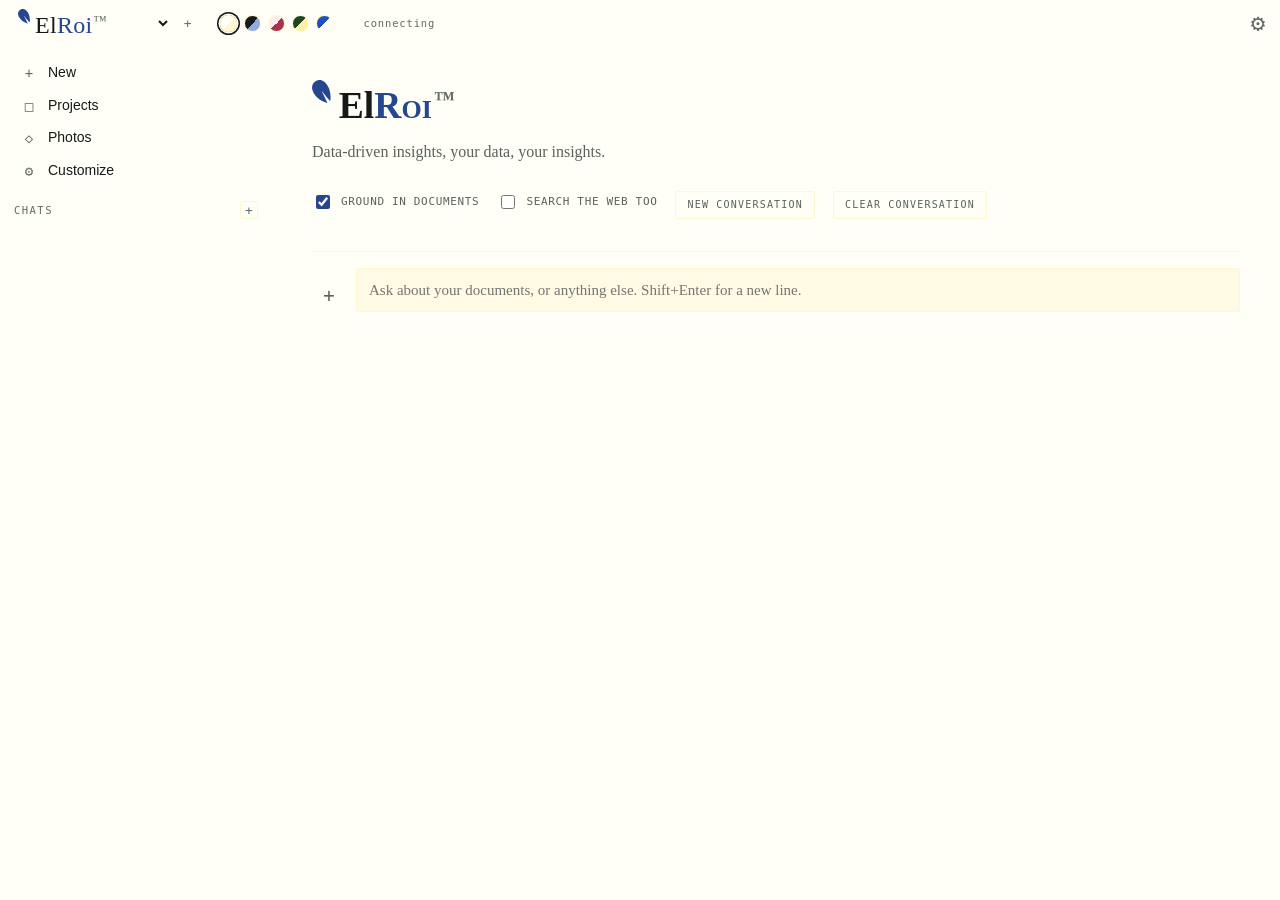
==== templates/index.html @ 9b27650b "Update applied" ====
<!DOCTYPE html>
<html lang="en">
<head>
<meta charset="utf-8">
<meta name="viewport" content="width=device-width, initial-scale=1">
<title>Ask Ash</title>
<link rel="icon" href="/static/logo-light.png">
<script>
/* Runs before the stylesheet paints, so a dark-theme user never sees a white
   flash on load. Falls back to the OS preference on first visit. */
(function(){
  var t;
  try { t = window.localStorage.getItem("theme"); } catch(e){}
  if (!t) t = (window.matchMedia &&
    window.matchMedia("(prefers-color-scheme: dark)").matches) ? "dark" : "light";
  document.documentElement.setAttribute("data-theme", t);
  // Same instant-apply reasoning as theme above: scripture blocks can render
  // the moment a saved conversation loads, well before Settings is ever
  // visited, so this has to come from a cached value at boot rather than
  // waiting on a /api/tuning round trip.
  var sz;
  try { sz = window.localStorage.getItem("scripture_size"); } catch(e){}
  document.documentElement.setAttribute("data-scripture-size", sz || "medium");
})();
</script>
<style>
/* ---------------------------------------------------------------------------
   Proofreader's galley.
   Two-colour proofing convention: red marks what is wrong, blue carries author
   apparatus. That mapping survives every theme, because it means something.
   Charter for prose (Carter designed it for proofing on low-res output), mono
   for everything the machine says. No web fonts, no CDN.

   Three themes. Every text colour was checked against its own background for
   WCAG contrast rather than picked by eye, since red-vs-blue here is load
   bearing: it is the difference between a real citation and an invented one.
   --------------------------------------------------------------------------- */

/* LIGHT — warm grey stock, the colour of proofing paper */
:root, [data-theme="light"]{
  --paper:#fffff7; --paper-2:#fffae3; --paper-3:#fdfbd4;
  --ink:#16191a; --ink-soft:#5a625e; --ink-faint:#626a65;
  --rule:#fff7d1; --rule-soft:#fdfbd4;
  --red:#a5372c; --red-wash:#fff7d1;
  --blue:#26478d; --blue-wash:#ffffff;
  --green:#3c6147;
  --shadow:rgba(22,25,26,.07);
}

/* DARK — not inverted. Warm near-black, accents lifted until they read as ink
   on the new ground rather than as glowing UI. */
[data-theme="dark"]{
  --paper:#16181a; --paper-2:#1e2124; --paper-3:#282c2f;
  --ink:#e6e8e3; --ink-soft:#a3aaa4; --ink-faint:#909891;
  --rule:#343a3c; --rule-soft:#282d2f;
  --red:#e08472; --red-wash:#3a2622;
  --blue:#8fabe0; --blue-wash:#212a3a;
  --green:#7fb894;
  --shadow:rgba(0,0,0,.4);
}

/* BALLET PINK — pale rose stock. The proofing red shifts toward carmine so it
   still separates from the ground, and the accent runs hot magenta: bright
   enough to read as pink on pink, dark enough (5.5:1 on the paper) to hold up
   at citation and label sizes, and far enough from the carmine that accents
   and errors never blur together. */
[data-theme="pink"]{
  --paper:#faeef0; --paper-2:#f4e2e6; --paper-3:#ecd4da;
  --ink:#2e1e24; --ink-soft:#6b4f58; --ink-faint:#7c5e67;
  --rule:#e0c3cb; --rule-soft:#ebd3d9;
  --red:#a8324f; --red-wash:#f6d9e0;
  --blue:#b3187f; --blue-wash:#fadcee;
  --green:#4a7256;
  --shadow:rgba(46,30,36,.08);
}

/* GRASS — deep forest macOS Terminal Grass-style palette. */
[data-theme="grass"]{
  --paper:#1e4620; --paper-2:#275a29; --paper-3:#316d33;
  --ink:#fff0a5; --ink-soft:#eadf99; --ink-faint:#d8cc86;
  --rule:#47794a; --rule-soft:#3b673d;
  --red:#8e2800; --red-wash:#3a1a0b;
  --blue:#b64926; --blue-wash:#3b2f12;
  --green:#fff0a5;
  --shadow:rgba(0,0,0,.35);
}

/* OCEAN — deep terminal blue with crisp white foreground. */
[data-theme="ocean"]{
  --paper:#224fbc; --paper-2:#1d45a6; --paper-3:#173b90;
  --ink:#ffffff; --ink-soft:#eaf0ff; --ink-faint:#d5e1ff;
  --rule:#6f8ee0; --rule-soft:#4f72cf;
  --red:#ffd0c2; --red-wash:#18387f;
  --blue:#ffffff; --blue-wash:#2d5fd0;
  --green:#ffffff;
  --shadow:rgba(0,0,0,.32);
}

:root{
  --serif:Charter,"Bitstream Charter","Iowan Old Style",Georgia,serif;
  --sans:ui-sans-serif,-apple-system,BlinkMacSystemFont,"Segoe UI",sans-serif;
  --mono:ui-monospace,"SF Mono",Menlo,Consolas,monospace;
  --wordmark:"Caveat","Cormorant Garamond",cursive;
  --measure:34rem;
  /* Scripture text runs noticeably larger than body copy by default (this
     is quoted primary-source text, not incidental prose), with small/large
     variants selectable in Settings. [data-scripture-size] overrides below. */
  --scripture-en-size:18px; --scripture-en-lh:1.6;
  --scripture-orig-size:20px; --scripture-orig-lh:1.75;
  --scripture-trans-size:15px; --scripture-trans-lh:1.55;
}
[data-scripture-size="small"]{
  --scripture-en-size:14px; --scripture-en-lh:1.55;
  --scripture-orig-size:15px; --scripture-orig-lh:1.65;
  --scripture-trans-size:12px; --scripture-trans-lh:1.45;
}
[data-scripture-size="large"]{
  --scripture-en-size:22px; --scripture-en-lh:1.65;
  --scripture-orig-size:26px; --scripture-orig-lh:1.85;
  --scripture-trans-size:18px; --scripture-trans-lh:1.6;
}
/* Self-hosted, not a Google Fonts <link> -- see the note above about "no
   web fonts, no CDN". Caveat ships as a single variable-weight file
   (400-700 in one .ttf) rather than separate static files per weight like
   Cormorant Garamond did, so only one @font-face rule is needed here. */
@font-face{
  font-family:"Caveat";
  src:url("/static/fonts/Caveat-Regular.ttf") format("truetype-variations");
  font-weight:400 700;font-style:normal;font-display:swap;
}
@font-face{
  font-family:"Cormorant Garamond";
  src:url("/static/fonts/CormorantGaramond-Regular.ttf") format("truetype");
  font-weight:400;font-style:normal;font-display:swap;
}
@font-face{
  font-family:"Cormorant Garamond";
  src:url("/static/fonts/CormorantGaramond-Medium.ttf") format("truetype");
  font-weight:500;font-style:normal;font-display:swap;
}
html{color-scheme:light}
[data-theme="dark"]{color-scheme:dark}
body,.rail,.slab,.sec,.log,.stream,input,textarea,select{
  transition:background-color .18s ease,border-color .18s ease,color .18s ease}
@media (prefers-reduced-motion:reduce){*{transition:none !important}}
*{box-sizing:border-box}
html,body{margin:0;height:100%}
body{
  background:var(--paper); color:var(--ink); font-family:var(--serif);
  font-size:16px; line-height:1.62;
  -webkit-font-smoothing:antialiased;
}
button,input,textarea,select{font:inherit;color:inherit}

/* --- chrome ------------------------------------------------------------- */
.rail{
  display:flex;align-items:stretch;gap:0;flex-wrap:wrap;
  background:var(--paper);
  position:sticky;top:0;z-index:40;
}
.brand{
  padding:9px 18px;
  display:flex;align-items:center;gap:11px;white-space:nowrap;
}
/* Three recoloured copies, one shown per theme. Swapping in CSS rather than
   JS means the right mark is painted on the first frame, with no flash. */
.brand .mark{height:48px;width:auto;display:none}
[data-theme="light"] .mark:nth-of-type(1),
:root:not([data-theme]) .mark:nth-of-type(1),
[data-theme="dark"]  .mark:nth-of-type(2),
[data-theme="pink"]  .mark:nth-of-type(3),
[data-theme="grass"] .mark:nth-of-type(4),
[data-theme="ocean"] .mark:nth-of-type(5){display:block}
/* Text wordmark: "El" in ink, "Roi" in blue, one baseline. Live text rather
   than art, so it takes each theme's two tones for free. */
.brand .wordmark{
  font-family:var(--serif);font-size:24px;line-height:1;color:var(--ink);
  letter-spacing:.01em;display:inline-block;
  background:none;border:0;padding:0;cursor:pointer;transition:opacity .12s;
}
/* The same leaf the title in the main window carries, at the same
   proportions: sized in em off the wordmark, so the two read as one mark at
   two sizes rather than as two different marks. */
.brand .wordmark .spark{
  color:var(--blue);font-size:.78em;height:.78em;width:auto;
  fill:currentColor;margin-right:.28em;vertical-align:.52em;
}
/* The baseline shift is expressed in the mark's own em, so it has to come
   down as the size goes up or the ™ climbs off the cap line. .56/.61 keeps
   it sitting exactly where .36/.95 put it, only bigger. */
.brand .wordmark .tm{
  font-size:.56em;vertical-align:.61em;margin-left:.09em;
  letter-spacing:0;color:var(--ink-faint);
}
.brand .wordmark:hover{opacity:.72}
.brand .wordmark:focus-visible{outline:2px solid var(--blue);outline-offset:3px}
.brand .wordmark .roi{color:var(--blue);letter-spacing:.01em}
/* The wordmark carries the brand, so this only has to name the tool. Set on
   the baseline of the logo rather than centred, so the two align optically.
   Caveat at a slightly larger size than the mono default used to be --
   handwritten scripts need more room to read clearly than a geometric
   sans does at the same size, and letter-spacing is dropped entirely
   (unlike the Cormorant Garamond version before it) since added tracking
   works against a handwritten feel rather than for it. */
.wordmark-sub{
  font-family:var(--wordmark);font-weight:500;font-size:19px;
  color:var(--ink-faint);padding-top:2px;white-space:nowrap;
}
/* One icon left in here since Home moved onto the wordmark, so the nav no
   longer claims a row of its own -- it rides at the end of the rail. */
nav{
  display:flex;flex:0 0 auto;order:20;margin-left:auto;
  align-items:center;overflow:visible;
}
nav button{
  flex:0 0 auto;
  background:none;border:0;
  padding:9px 14px;cursor:pointer;font-family:var(--mono);font-size:10px;
  letter-spacing:.08em;text-transform:uppercase;color:var(--ink-faint);
  white-space:nowrap;transition:color .12s,background .12s;
}
nav button[data-tab="ask"]{
  flex:1 1 auto;text-align:left;padding:13px 22px;font-size:13px;
  color:var(--ink);background:var(--paper);
}
.home-tab{display:inline-flex;align-items:center;gap:8px}
.home-tab .home-icon{font-size:16px;line-height:1}
nav button.icon-tab{
  width:44px;min-width:44px;padding:7px 0;font-size:24px;line-height:1;
  letter-spacing:0;text-align:center;text-transform:none;
}
nav button:hover{color:var(--ink);background:var(--paper)}
nav button[aria-selected="true"]{
  color:var(--ink);background:var(--paper);
  box-shadow:inset 0 -2px 0 var(--blue);
}
nav button[data-tab="ask"][aria-selected="true"]{
  box-shadow:none;
}
nav button:focus-visible,.btn:focus-visible,.cite:focus-visible{
  outline:2px solid var(--blue);outline-offset:1px}
.projpick{display:flex;align-items:center}
.projpick select{
  background:none;border:0;padding:11px 10px 11px 16px;cursor:pointer;
  font-family:var(--mono);font-size:11px;letter-spacing:.1em;color:var(--ink);
  max-width:15rem;
}
.projpick select:focus{outline:0;background:var(--paper)}
.projpick button{
  background:none;border:0;cursor:pointer;
  padding:11px 13px;font-family:var(--mono);font-size:13px;color:var(--ink-faint);
}
.projpick button:hover{color:var(--ink);background:var(--paper)}
.themes{display:flex;align-items:center;gap:7px;padding:0 15px}
.themes button{
  width:17px;height:17px;border-radius:50%;cursor:pointer;padding:0;
  border:1px solid var(--rule);position:relative;
}
.themes button:hover{transform:scale(1.14)}
.themes button[aria-pressed="true"]{
  box-shadow:0 0 0 1.5px var(--paper),0 0 0 3px var(--ink)}
.themes button:focus-visible{outline:2px solid var(--blue);outline-offset:3px}
.sw-light{background:linear-gradient(135deg,#fffff7 0 50%,#fff7d1 50% 100%);border-color:#c9cec3}
.sw-dark{background:linear-gradient(135deg,#16181a 0 50%,#8fabe0 50% 100%);border-color:#343a3c}
.sw-pink{background:linear-gradient(135deg,#faeef0 0 50%,#a8324f 50% 100%);border-color:#e0c3cb}
.sw-grass{background:linear-gradient(135deg,#1e4620 0 50%,#fff0a5 50% 100%);border-color:#47794a}
.sw-ocean{background:linear-gradient(135deg,#224fbc 0 50%,#ffffff 50% 100%);border-color:#6f8ee0}
.statusbit{
  font-family:var(--mono);font-size:10.5px;letter-spacing:.08em;
  padding:11px 16px;color:var(--ink-faint);
  display:flex;align-items:center;gap:14px;white-space:nowrap;
}
.dot{width:6px;height:6px;border-radius:50%;background:var(--green);display:inline-block;margin-right:5px}
.dot.bad{background:var(--red)}

/* --- update banner -------------------------------------------------------
   Shown when the code on disk has changed since this server process
   started. "Apply" commits the change as a real version and restarts;
   nothing here ever restarts on its own without that click. */
.updatebar{
  display:none;align-items:center;gap:14px;flex-wrap:wrap;
  padding:9px 18px;background:var(--blue-wash);border-bottom:1px solid var(--rule);
  font-family:var(--mono);font-size:11.5px;color:var(--blue);
}
.updatebar.on{display:flex}
.updatebar .files{color:var(--ink-faint);font-size:10.5px}
.restarting{
  position:fixed;inset:0;background:var(--paper);z-index:200;
  display:flex;align-items:center;justify-content:center;
  font-family:var(--mono);font-size:12px;letter-spacing:.08em;text-transform:uppercase;
  color:var(--ink-soft);
}

/* --- panels ------------------------------------------------------------- */
.panel{display:none;padding:34px 40px 90px}
.panel.on{display:block}
.wrap{max-width:74rem;margin:0 auto}
.eyebrow{
  font-family:var(--mono);font-size:10.5px;letter-spacing:.16em;text-transform:uppercase;
  color:var(--ink-faint);margin:0 0 10px;
}
h1{font-size:1.85rem;font-weight:600;letter-spacing:-.01em;margin:0 0 6px;line-height:1.2}
/* h2 and h3 were inheriting body's 1.62, so a single 32px heading sat in a
   52px line box and every section opened with ~20px of leading nobody asked
   for. Body leading is for paragraphs; a heading is one or two lines and
   wants its own. Same inheritance was padding the sidebar rows below. */
h2,h3{line-height:1.2}
h2{font-size:1.2rem;font-weight:600;margin:0 0 4px}
.lede{color:var(--ink-soft);margin:0 0 26px;max-width:44rem}
.bakash-title{margin-bottom:10px}
.bakash-title .word{
  display:block;font-family:var(--serif);font-size:2.35rem;line-height:1.18;font-weight:600;
  letter-spacing:0;
}
.bakash-title .spark{color:var(--blue);font-family:var(--mono);font-size:.78em;margin-right:.28em}
.bakash-title svg.spark{height:.78em;width:auto;fill:currentColor;vertical-align:.52em}
.bakash-title .accent{
  color:var(--blue);font-family:inherit;font-variant-caps:small-caps;
}
/* Matches .brand .wordmark .tm, which is scoped to the rail and so cannot be
   shared. Everything is in em, so the mark tracks the heading at either
   size -- 2.35rem inline, 3.45rem in the empty state. */
.bakash-title .tm{
  font-size:.56em;vertical-align:.61em;margin-left:.09em;
  letter-spacing:0;color:var(--ink-faint);font-variant-caps:normal;
}
.bakash-title .definition{
  display:block;font-family:var(--mono);font-size:12px;font-weight:400;
  letter-spacing:.03em;color:var(--ink-soft);margin-top:7px;
}

.btn{
  background:var(--ink);color:var(--paper);border:0;padding:9px 20px;cursor:pointer;
  font-family:var(--mono);font-size:11px;letter-spacing:.12em;text-transform:uppercase;
  border-radius:2px;transition:opacity .12s;
}
.btn:hover{opacity:.85}
.btn[disabled]{opacity:.32;cursor:not-allowed}
.btn.ghost{background:none;color:var(--ink-soft);border:1px solid var(--rule)}
.btn.ghost:hover{color:var(--ink);border-color:var(--ink-soft)}
.btn.small{padding:5px 11px;font-size:10px}

label{display:block;font-family:var(--mono);font-size:10.5px;letter-spacing:.12em;
  text-transform:uppercase;color:var(--ink-faint);margin:0 0 6px}
input[type=text],input[type=number],textarea{
  width:100%;background:var(--paper-2);border:1px solid var(--rule);
  padding:10px 12px;border-radius:2px;font-family:var(--serif);
}
input[type=text]:focus,input[type=number]:focus,textarea:focus{outline:0;border-color:var(--blue);
  background:var(--paper)}
textarea{resize:vertical;min-height:74px}
.field{margin-bottom:18px}
.row{display:flex;gap:14px;align-items:flex-end;flex-wrap:wrap}
.field select{
  width:100%;background:var(--paper-2);border:1px solid var(--rule);
  padding:10px 12px;border-radius:2px;font-family:var(--serif);
}
.field select:focus{outline:0;border-color:var(--blue);background:var(--paper)}

/* --- setup grid --------------------------------------------------------- */
.slab{border:1px solid var(--rule);background:var(--paper-2);padding:18px 20px;border-radius:2px}
.grid3{display:grid;grid-template-columns:repeat(auto-fit,minmax(230px,1fr));gap:14px;margin-bottom:28px}
.metric{font-family:var(--mono);font-size:1.7rem;letter-spacing:-.02em}
.metric small{font-size:11px;letter-spacing:.1em;color:var(--ink-faint);display:block;margin-top:3px}
.rolerow{display:flex;justify-content:space-between;gap:12px;font-family:var(--mono);
  font-size:11.5px;padding:6px 0;border-bottom:1px dotted var(--rule)}
.rolerow:last-child{border:0}
.role-bad{color:var(--red)}

/* --- outline editor ----------------------------------------------------- */
.sec{
  border:1px solid var(--rule);background:var(--paper-2);border-radius:2px;
  margin-bottom:12px;display:flex;
}
.sec .num{
  font-family:var(--mono);font-size:11px;color:var(--ink-faint);
  padding:16px 0 0;width:44px;text-align:center;flex:0 0 44px;
  border-right:1px solid var(--rule-soft);
}
.sec .body{flex:1;padding:14px 18px}
.sec .tools{display:flex;flex-direction:column;gap:4px;padding:12px;border-left:1px solid var(--rule-soft)}
.sec .tools button{background:none;border:0;cursor:pointer;color:var(--ink-faint);
  font-family:var(--mono);font-size:11px;padding:3px 6px;border-radius:2px}
.sec .tools button:hover{color:var(--ink);background:var(--paper-3)}
.sec .tools button.danger:hover{color:var(--red)}
.qlist{display:flex;flex-wrap:wrap;gap:5px;margin-top:8px}
.q{font-family:var(--mono);font-size:10.5px;background:var(--blue-wash);color:var(--blue);
  padding:3px 8px;border-radius:2px;display:inline-flex;gap:7px;align-items:center}
.q button{background:none;border:0;cursor:pointer;color:var(--blue);opacity:.5;padding:0}
.q button:hover{opacity:1}
.tally{font-family:var(--mono);font-size:11px;color:var(--ink-faint);margin:16px 0 22px}

/* --- galley: the signature ---------------------------------------------- */
.galley{display:grid;grid-template-columns:minmax(0,var(--measure)) 20rem;gap:3.2rem;
  align-items:start;justify-content:center}
.column{max-width:var(--measure)}
/* 2.4em on a 16.8px heading is 40px of air above every section, and a
   lesson answer has six or eight of them. The rule line under the
   heading already does the separating; the margin was doing it twice.
   1.35em keeps a clear break at about half the cost. */
.column h2{font-size:1.05rem;letter-spacing:.02em;margin:1.35em 0 .45em;
  padding-bottom:.3em;border-bottom:1px solid var(--rule)}
.column h2:first-child{margin-top:0}
/* Sub-headings need to read as subordinate, not as another section
   break. Smaller, no rule line, and a margin between h2's and a
   paragraph's. An h1 inside an answer is the answer's own title, so
   it sits at the top with no margin above it. */
.column h1{font-size:1.35rem;letter-spacing:-.005em;margin:0 0 .5em;line-height:1.2}
.column h3{font-size:.95rem;font-weight:600;letter-spacing:.01em;
  margin:1em 0 .3em;line-height:1.25}
.column h3:first-child,.column h1:first-child{margin-top:0}
.column p{margin:0 0 1.1em;hyphens:auto}
.column ul,.column ol{margin:0 0 1.1em;padding-left:1.3em}
.doctitle{font-size:2rem;line-height:1.15;margin:0 0 .2em;letter-spacing:-.015em}
.thesis{color:var(--ink-soft);font-style:italic;margin:0 0 2.2em;
  padding-bottom:1.4em;border-bottom:2px solid var(--ink)}

.cite{
  font-family:var(--mono);font-size:.62em;vertical-align:.42em;
  color:var(--blue);background:none;border:0;cursor:pointer;padding:0 .12em;
  text-decoration:underline;text-decoration-style:dotted;text-underline-offset:2px;
}
.cite:hover,.cite.active{background:var(--blue-wash)}
.cite.ghostmark{color:var(--red);text-decoration-style:wavy;font-weight:600}
/* Red and blue sit at almost identical luminance in every theme, so colour
   alone cannot carry the real-vs-fabricated distinction. The wavy rule and
   this dagger do the work for anyone who cannot separate the hues. */
.cite.ghostmark::after{content:"\2020";font-size:.9em;margin-left:.1em}
.cite.ghostmark:hover{background:var(--red-wash)}

.margin{position:sticky;top:64px;max-height:calc(100vh - 92px);overflow-y:auto}
.margin .hint{font-family:var(--mono);font-size:10.5px;color:var(--ink-faint);
  line-height:1.7;border-left:2px solid var(--rule);padding-left:12px}
.gloss{
  border-left:2px solid var(--blue);padding:9px 0 9px 12px;margin-bottom:14px;
  animation:slide .16s ease-out;
}
.gloss.ghost{border-left-color:var(--red)}
@keyframes slide{from{opacity:0;transform:translateX(6px)}to{opacity:1;transform:none}}
@media (prefers-reduced-motion:reduce){.gloss{animation:none}}
.gloss .head{font-family:var(--mono);font-size:10px;letter-spacing:.1em;
  text-transform:uppercase;color:var(--blue);display:flex;justify-content:space-between;gap:10px}
.gloss.ghost .head{color:var(--red)}
.gloss .src{font-family:var(--mono);font-size:11px;color:var(--ink-soft);margin:5px 0 6px;
  word-break:break-all}
.gloss .txt{font-size:13.5px;line-height:1.55;color:var(--ink-soft);
  max-height:15em;overflow-y:auto}
.gloss.ghost .txt{color:var(--red)}

/* --- run log ------------------------------------------------------------ */
.log{font-family:var(--mono);font-size:11.5px;line-height:1.85;background:var(--paper-2);
  border:1px solid var(--rule);border-radius:2px;padding:14px 16px;max-height:15rem;
  overflow-y:auto;margin-bottom:22px}
.log div{color:var(--ink-soft)}
.log div.now{color:var(--ink)}
.log div.err{color:var(--red)}
.stream{font-family:var(--serif);font-size:14px;color:var(--ink-soft);
  background:var(--paper-2);border:1px solid var(--rule);padding:14px 16px;
  border-radius:2px;max-height:13rem;overflow-y:auto;white-space:pre-wrap;margin-bottom:22px}

/* --- ask / chat ---------------------------------------------------------- */
.askbar{display:flex;align-items:center;gap:18px;flex-wrap:wrap;margin-bottom:24px}
.toggle{display:inline-flex;align-items:center;gap:8px;cursor:pointer;
  font-family:var(--mono);font-size:11px;letter-spacing:.06em;color:var(--ink-soft)}
.toggle input{accent-color:var(--blue);width:14px;height:14px;cursor:pointer}
.toggle[data-hint]{position:relative}
.toggle[data-hint]::after{
  content:attr(data-hint);position:absolute;left:0;top:calc(100% + 8px);
  z-index:30;width:max-content;max-width:min(320px,78vw);
  background:var(--ink);color:var(--paper);border:1px solid var(--ink);
  border-radius:4px;padding:8px 10px;box-shadow:0 10px 24px rgba(0,0,0,.16);
  font-family:var(--mono);font-size:12px;line-height:1.45;letter-spacing:0;
  text-transform:none;white-space:normal;opacity:0;visibility:hidden;
  transform:translateY(-2px);transition:opacity .08s ease,transform .08s ease,visibility 0s linear .08s;
  pointer-events:none;
}
.toggle[data-hint]:hover::after,.toggle[data-hint]:focus-within::after{
  opacity:1;visibility:visible;transform:translateY(0);transition-delay:.08s, .08s, 0s;
}
#askModel{
  background:var(--paper-2);border:1px solid var(--rule);border-radius:2px;
  padding:6px 10px;font-family:var(--mono);font-size:11px;color:var(--ink);
}
.chatmsg{margin:0 0 1.9em}
.chatmsg .who{
  font-family:var(--mono);font-size:10px;letter-spacing:.12em;text-transform:uppercase;
  color:var(--ink-faint);margin-bottom:.45em;
}
.chatmsg.user .who{color:var(--blue)}
.chatmsg .bubble{white-space:pre-wrap}
.chatmsg .bubble p{margin:0 0 1em}
.chatmsg .bubble p:last-child{margin-bottom:0}
.chatmsg .bubble pre,.chatmsg .bubble code{font-family:var(--mono)}
.chatmsg .bubble p code,.chatmsg .bubble li code{
  background:var(--paper-2);border:1px solid var(--rule-soft);
  border-radius:2px;padding:.05em .32em;font-size:.86em;
}
.codeblock{
  border:1px solid var(--rule);background:var(--paper-2);
  border-radius:2px;margin:1em 0;overflow:hidden;white-space:normal;
}
.codebar{
  display:flex;align-items:center;justify-content:space-between;gap:12px;
  border-bottom:1px solid var(--rule-soft);background:var(--paper-3);
  color:var(--ink-faint);font-family:var(--mono);font-size:10px;
  letter-spacing:.1em;text-transform:uppercase;padding:7px 10px;
}
.copy-code{
  background:none;border:1px solid var(--rule);color:var(--ink-soft);
  cursor:pointer;border-radius:2px;padding:3px 7px;font:inherit;
}
.copy-code:hover{color:var(--ink);border-color:var(--ink-soft)}
.codeblock pre{
  margin:0;padding:14px 16px;overflow:auto;max-height:32rem;
  font-size:12.5px;line-height:1.65;white-space:pre;tab-size:2;
}
.mathblock{
  border:1px solid var(--rule);background:var(--paper-2);
  border-radius:2px;margin:1em 0;overflow:hidden;white-space:normal;
}
.mathblock .mathbody{
  padding:16px;overflow:auto;font-size:1.04em;line-height:1.6;
}
.youtube-block{
  border:1px solid var(--rule);background:var(--paper-2);
  border-radius:2px;margin:1em 0;overflow:hidden;white-space:normal;
}
.youtube-frame{
  position:relative;width:100%;aspect-ratio:16 / 9;background:#000;
}
.youtube-frame iframe{
  position:absolute;inset:0;width:100%;height:100%;border:0;
}
.youtube-caption{
  display:flex;align-items:center;justify-content:space-between;gap:12px;
  padding:8px 10px;border-top:1px solid var(--rule-soft);
  font-family:var(--mono);font-size:10px;letter-spacing:.1em;text-transform:uppercase;
  color:var(--ink-faint);
}
.lesson-actions{
  display:flex;flex-wrap:wrap;gap:8px;margin:18px 0 4px;white-space:normal;
}
.lesson-action{
  border:1px solid var(--rule);background:var(--paper-2);color:var(--ink);
  border-radius:4px;padding:6px 10px;font-size:12px;line-height:1;cursor:pointer;
}
.lesson-action:hover,.lesson-action:focus-visible{
  border-color:var(--ink-soft);background:var(--paper);outline:0;
}
.tok-comment{color:var(--ink-faint);font-style:italic}
.tok-string{color:var(--green)}
.tok-keyword{color:var(--blue);font-weight:600}
.tok-number{color:var(--red)}
.tok-command{color:var(--blue)}
.tok-add{color:var(--green)}
.tok-del{color:var(--red)}
.chatmsg .bubble.bibliography p{margin:0 0 .9em}
.chatmsg .bubble.bibliography p:first-child{
  font-weight:700;margin-bottom:1.25em;
}
.chatmsg .bubble.bibliography p:nth-of-type(2n+2){
  padding-left:1.5rem;text-indent:-1.5rem;margin-top:1.15em;margin-bottom:.45em;
}
.chatmsg .bubble.bibliography p:nth-of-type(2n+3){
  margin-left:1.5rem;margin-bottom:1.25em;
}
.chatmsg .bubble.bibliography hr{
  border:0;border-top:1px solid var(--rule);margin:1.35em 0;
}
.chatmsg .bubble.pending{white-space:normal}
/* The brand's own leaf, breathing, instead of a sweeping bar and the word
   WORKING. Same mark as the wordmark, so the wait reads as the app thinking
   rather than as a generic spinner bolted on. The stem end is the pivot, so
   it sways from where it would be attached. */
.run-leaf{display:flex;align-items:baseline;gap:.55em;min-height:1.6em;
  font-size:.86em;line-height:1.6}
/* The leaf keeps its own alignment: baseline works for the text beside it,
   but the SVG has no baseline worth aligning to. */
.run-leaf svg{align-self:center;flex:none}
/* The stage is the long, changing part, so it gets the room and truncates.
   The elapsed clock never truncates -- a half-written duration is worse than
   no duration, and it is only ever a few characters wide. */
.run-leaf .run-stage{
  color:var(--muted);min-width:0;flex:1 1 auto;
  overflow:hidden;text-overflow:ellipsis;white-space:nowrap;
}
.run-leaf .run-elapsed{
  color:var(--muted);opacity:.7;flex:none;
  font-variant-numeric:tabular-nums;
}
.run-leaf svg{
  height:22px;width:auto;fill:var(--blue);color:var(--blue);
  transform-origin:14% 92%;
  animation:leaf-breathe 1.9s ease-in-out infinite;
}
@keyframes leaf-breathe{
  0%   {transform:rotate(-8deg) scale(.92);opacity:.4}
  50%  {transform:rotate(5deg)  scale(1.05);opacity:1}
  100% {transform:rotate(-8deg) scale(.92);opacity:.4}
}
.run-leaf .sr-only{
  position:absolute;width:1px;height:1px;padding:0;margin:-1px;
  overflow:hidden;clip:rect(0 0 0 0);white-space:nowrap;border:0;
}
@media (prefers-reduced-motion:reduce){
  .run-leaf svg{animation:leaf-fade 2.4s ease-in-out infinite}
  @keyframes leaf-fade{0%,100%{opacity:.45}50%{opacity:1}}
}
.chatmsg .sources{margin-top:.6em}
.chatmsg .sources.hidden{display:none}
.active-requirements{
  display:flex;flex-wrap:wrap;gap:6px;margin-top:12px;
  font-family:var(--sans);font-size:12px;color:var(--ink-soft);
}
.provenance{
  font-family:var(--mono);font-size:10px;letter-spacing:.06em;
  color:var(--ink-faint);margin-top:8px;
}
.feedback{display:flex;align-items:center;gap:6px;margin-top:8px;flex-wrap:wrap}
.fb-btn{
  background:none;border:1px solid var(--rule);border-radius:2px;
  cursor:pointer;padding:3px 9px;font-size:12px;line-height:1.4;
  color:var(--ink-faint);
}
.fb-btn:hover{color:var(--ink);border-color:var(--ink-soft)}
.fb-btn.active{border-color:var(--blue);color:var(--blue);background:var(--blue-wash)}
.fb-btn.active.down{border-color:var(--red);color:var(--red);background:var(--red-wash)}
.fb-note{
  font-family:var(--mono);font-size:10.5px;color:var(--ink-faint);
  border-left:2px solid var(--rule);padding-left:8px;margin-left:2px;
}
.scripture-block{
  border:1px solid var(--rule);background:var(--paper-2);border-radius:2px;
  padding:12px 16px;margin:10px 0;position:relative;
}
.scripture-block + .scripture-block{margin-top:4px}
.scripture-ref{
  font-family:var(--mono);font-size:10px;letter-spacing:.08em;text-transform:uppercase;
  color:var(--ink-faint);margin-bottom:6px;
}
.scripture-en{
  font-family:var(--serif);font-size:var(--scripture-en-size);
  line-height:var(--scripture-en-lh);color:var(--ink);
  margin:0 0 8px;
}
.scripture-orig{
  font-family:var(--serif);font-size:var(--scripture-orig-size);
  line-height:var(--scripture-orig-lh);color:var(--ink-soft);
  margin:0;padding-top:8px;border-top:1px dotted var(--rule);
}
.scripture-orig[dir="rtl"]{text-align:right}
.scripture-align{
  border-radius:3px;padding:0 1px;transition:background .12s ease,color .12s ease;
}
.scripture-align.lit{
  background:rgba(178,127,74,.22);color:var(--ink);
}
.morph-word{
  position:relative;border-bottom:1px dotted var(--ink-faint);
  cursor:help;text-decoration:none;
}
.morph-word:focus{outline:1px solid var(--accent);outline-offset:2px}
.morph-popover{
  position:absolute;left:calc(100% + 12px);top:54px;z-index:20;
  display:none;width:max-content;max-width:min(360px,34vw);
  white-space:normal;text-align:left;
  font-family:var(--mono);font-size:13px;line-height:1.55;font-style:normal;
  color:var(--paper);background:var(--ink);border:1px solid var(--ink);
  border-radius:4px;padding:10px 12px;box-shadow:0 10px 24px rgba(0,0,0,.18);
}
.morph-popover.open{display:block}
.morph-popover.frozen{outline:2px solid rgba(178,127,74,.65)}
.morph-popover .morph-line{margin:0 0 3px}
.morph-popover .morph-actions{
  display:flex;flex-wrap:wrap;gap:5px;margin-top:8px;padding-top:8px;
  border-top:1px solid rgba(255,255,255,.18);
}
.morph-popover .morph-action-label{
  flex:0 0 100%;margin-top:2px;color:rgba(255,255,255,.72);
  font-size:11px;text-transform:uppercase;
}
.morph-popover .morph-ref{
  border:1px solid rgba(255,255,255,.24);background:rgba(255,255,255,.08);
  color:var(--paper);border-radius:4px;padding:2px 6px;
  font:inherit;font-size:12px;cursor:pointer;
}
.morph-popover .morph-ref:hover,.morph-popover .morph-ref:focus{
  background:rgba(255,255,255,.18);outline:none;
}
.morph-popover .morph-hint{
  margin-top:8px;color:rgba(255,255,255,.7);font-size:11px;
}
@media (max-width:1100px){
  .morph-word{position:relative}
  .morph-popover{
    left:50%;top:calc(100% + 8px);transform:translateX(-50%);
    max-width:min(340px,78vw);
  }
}
.scripture-trans{
  font-family:var(--serif);font-size:var(--scripture-trans-size);
  line-height:var(--scripture-trans-lh);font-style:italic;color:var(--ink-faint);
  margin:6px 0 0;
}
.active-requirements span{
  border:1px solid var(--rule);background:var(--paper-2);
  border-radius:8px;padding:4px 8px;max-width:100%;
}
.mail-attachments{margin-top:12px;display:grid;gap:10px}
.mail-attachment{
  display:block;border:1px solid var(--rule);border-radius:8px;overflow:hidden;
  background:var(--paper);color:inherit;text-decoration:none;
}
.mail-attachment img{display:block;width:100%;height:auto}
.mail-attachment .cap{
  display:flex;justify-content:space-between;gap:12px;padding:8px 10px;
  font-family:var(--sans);font-size:12px;color:var(--ink-soft);
}
.mail-attachment .cap span:first-child{font-weight:700;color:var(--ink)}
.galley.photo-workspace{grid-template-columns:minmax(0,1fr) 18rem;gap:1.6rem;justify-content:stretch}
.galley.photo-workspace .column{max-width:none}
.galley.project-workspace{display:block}
.galley.project-workspace .column{max-width:none}
.projects-page{width:min(68rem,100%);margin:0 auto;padding-top:34px}
.projects-head{
  display:flex;align-items:center;justify-content:space-between;gap:16px;margin-bottom:28px;
}
.projects-head h2{font-size:2rem;font-weight:500;margin:0}
.projects-tools{display:flex;align-items:center;gap:10px}
.project-search{
  width:13rem;background:var(--paper);border:1px solid var(--rule);border-radius:8px;
  padding:8px 10px;font-family:var(--sans);font-size:14px;
}
.projects-grid{display:grid;grid-template-columns:repeat(2,minmax(16rem,1fr));gap:18px}
.project-card{
  /* 8.8rem forced 141px of card around 47px of content -- title, one meta
     row, and 58px of nothing held open by space-between. 6.25rem leaves a
     deliberate band instead of a void. */
  min-height:6.25rem;border:1px solid var(--rule);border-radius:8px;background:var(--paper);
  padding:18px 20px;display:flex;flex-direction:column;justify-content:space-between;
  cursor:pointer;box-shadow:0 1px 0 var(--shadow);
}
.project-card:hover{border-color:var(--ink-faint);background:var(--paper-2)}
.project-card.active{border-color:var(--blue);box-shadow:0 0 0 1px var(--blue)}
.project-card-title{font-family:var(--sans);font-weight:700;font-size:16px;color:var(--ink)}
.project-card-meta{display:flex;justify-content:space-between;gap:12px;color:var(--ink-faint);font-size:13px}
.project-card-meta span:last-child{font-family:var(--mono);font-size:11px}
.project-detail{width:min(74rem,100%);margin:0 auto;padding-top:16px}
.project-breadcrumb{font-family:var(--sans);font-size:14px;color:var(--ink-soft);margin-bottom:28px}
.project-breadcrumb button{background:none;border:0;color:var(--ink);font:inherit;padding:0;cursor:pointer}
.project-breadcrumb button:hover{text-decoration:underline}
.project-detail-head{display:flex;justify-content:space-between;gap:18px;align-items:center;margin-bottom:24px}
.project-detail-head h2{font-size:2rem;font-weight:600;margin:0}
.project-prompt{
  border:1px solid var(--rule);border-radius:8px;background:var(--paper);
  padding:12px;margin-bottom:28px;box-shadow:0 10px 26px var(--shadow);
}
.project-prompt textarea{border:0;background:transparent;min-height:4.3rem;font-size:17px;padding:6px 8px}
.project-prompt textarea:focus{background:transparent}
.project-prompt-actions{display:flex;justify-content:space-between;align-items:center;gap:12px;margin-top:6px}
.recents-title{font-family:var(--sans);font-size:15px;color:var(--ink-faint);margin:0 0 12px}
.recent-list{display:grid}
.recent-row{
  display:grid;grid-template-columns:minmax(0,1fr) auto;gap:18px;width:100%;
  background:none;border:0;border-bottom:1px solid var(--rule-soft);padding:13px 0;
  cursor:pointer;text-align:left;color:var(--ink);font-family:var(--sans);font-size:16px;
}
.recent-row:hover .recent-title{text-decoration:underline}
.recent-date{color:var(--ink-faint);font-size:14px;white-space:nowrap}
.photo-stage{display:grid;gap:10px}
.photo-stage-tools{display:flex;justify-content:flex-end;align-items:center;gap:12px}
.photo-frames{display:grid;grid-template-columns:1fr;gap:12px;align-items:start}
.photo-frames.compare{grid-template-columns:repeat(2,minmax(0,1fr))}
.photo-frame{border:1px solid var(--rule);border-radius:8px;overflow:hidden;background:var(--paper)}
.photo-frame img{display:block;width:100%;height:auto;max-height:calc(100vh - 280px);object-fit:contain;background:#111}
.photo-frame .cap{
  display:flex;justify-content:space-between;gap:12px;padding:8px 10px;
  font-family:var(--sans);font-size:12px;color:var(--ink-soft);
}
.photo-frame .cap span:first-child{font-weight:700;color:var(--ink)}
.photo-history{display:grid;gap:10px}
.photo-history .title{
  font-family:var(--mono);font-size:10px;letter-spacing:.1em;text-transform:uppercase;
  color:var(--ink-faint);
}
.photo-history-item{border-left:2px solid var(--rule);padding-left:10px;font-size:13px;color:var(--ink-soft)}
.photo-history-item.user{border-left-color:var(--blue);color:var(--ink)}
.photo-history-item .role{
  display:block;font-family:var(--mono);font-size:9.5px;letter-spacing:.1em;text-transform:uppercase;
  color:var(--ink-faint);margin-bottom:3px;
}
.photo-adjustments{
  border:1px solid var(--rule);border-radius:2px;padding:12px;margin-top:10px;
  display:grid;gap:10px;background:var(--paper-2);
}
.photo-adjustments summary{cursor:pointer;font-family:var(--sans);font-size:13px;color:var(--ink)}
.photo-adjustments .title{
  font-family:var(--mono);font-size:10px;letter-spacing:.1em;text-transform:uppercase;
  color:var(--ink-faint);
}
.photo-slider{display:grid;grid-template-columns:8.5rem 1fr 3rem;gap:10px;align-items:center}
.photo-slider span{font-size:12px;color:var(--ink-soft)}
.photo-slider output{font-family:var(--mono);font-size:11px;color:var(--ink-faint);text-align:right}
.photo-slider input{width:100%}
.photo-actions{display:flex;flex-wrap:wrap;gap:8px;align-items:center}
.photo-actions .btn{padding:7px 12px;font-size:12px}
.photo-delta{font-family:var(--mono);font-size:10.5px;color:var(--ink-faint)}
#chatGalley.context-hidden{grid-template-columns:minmax(0,1fr)}
#chatGalley.context-hidden #chatMargin{display:none}
.composer{
  display:flex;gap:10px;align-items:flex-end;position:sticky;bottom:0;
  background:var(--paper);padding:16px 0 4px;border-top:1px solid var(--rule);
  margin-top:8px;
}
.composer textarea{
  flex:1;min-height:44px;max-height:14rem;resize:none;font-size:15px;line-height:1.5;
}
.composer .btn{flex:0 0 auto;padding:11px 22px}
.attach-menu-wrap{position:relative;flex:0 0 auto}
.btn.send{
  display:inline-flex;align-items:center;justify-content:center;
  width:34px;height:34px;padding:0;border-radius:50%;
  transition:opacity .12s, transform .12s;
}
.composer .btn.send{padding:0;margin-bottom:2px}
.btn.send svg{width:16px;height:16px;fill:currentColor;stroke:none;display:block}
.btn.send[data-state="busy"] svg{width:13px;height:13px}
.btn.send[hidden]{display:none}
.btn.send:active{transform:scale(.94)}
.btn.attach-plus{
  border:0;border-radius:50%;padding:0;
  width:34px;height:34px;display:inline-flex;align-items:center;justify-content:center;
  font-size:19px;line-height:1;letter-spacing:0;
}
.btn.attach-plus:hover,.btn.attach-plus[aria-expanded="true"]{
  background:var(--paper-2);color:var(--ink);border:0;
}
.attach-menu{
  position:absolute;bottom:calc(100% + 8px);left:0;z-index:40;display:none;
  min-width:11.5rem;padding:4px;background:var(--paper);
  border:1px solid var(--rule);border-radius:5px;box-shadow:0 12px 28px var(--shadow);
}
.attach-menu.open{display:block}
.attach-menu button{
  display:flex;align-items:center;gap:9px;width:100%;
  background:none;border:0;border-radius:3px;cursor:pointer;
  padding:8px 10px;text-align:left;
  font-family:var(--sans);font-size:13px;color:var(--ink);
}
.attach-menu button:hover,.attach-menu button:focus{background:var(--paper-2);outline:0}
.attach-menu svg{
  width:15px;height:15px;flex:0 0 auto;fill:none;stroke:currentColor;
  stroke-width:1.6;stroke-linecap:round;stroke-linejoin:round;color:var(--ink-soft);
}
.composer select{flex:0 1 12rem;margin-bottom:0}
body.ask-empty #p-ask .home-main .wrap{
  min-height:100%;max-width:none;display:flex;flex-direction:column;
  align-items:center;justify-content:center;padding:28px 40px 92px;
}
body.ask-empty .bakash-title{text-align:center;margin:0 0 28px}
body.ask-empty .bakash-title .word{font-size:3.45rem;font-weight:400}
body.ask-empty #askLede{display:none}
body.ask-empty .askbar{order:4;justify-content:center;margin:14px 0 0;opacity:.82}
body.ask-empty #chatGalley{display:none}
body.projects-view .bakash-title,body.projects-view #askLede,body.projects-view .askbar,
body.projects-view .composer,body.project-detail-view .bakash-title,
body.project-detail-view #askLede,body.project-detail-view .askbar,
body.project-detail-view .composer{display:none}
body.ask-empty .composer{
  position:static;width:min(52rem, 100%);border:1px solid var(--rule);
  border-radius:8px;padding:12px;background:var(--paper-2);box-shadow:0 16px 40px var(--shadow);
}
body.ask-empty .composer textarea{
  min-height:3.4rem;max-height:10rem;background:transparent;border:0;font-size:17px;
}
body.ask-empty .composer textarea:focus{background:transparent}
body.photo-mode-active .composer{
  border:1px dotted var(--blue);border-radius:8px;padding:12px;background:var(--paper-2);
}
body.photo-mode-active .composer textarea{
  border-style:dotted;border-color:var(--blue);background:var(--paper);
}
table{width:100%;border-collapse:collapse;font-family:var(--mono);font-size:12px}
th{text-align:left;font-weight:500;font-size:10px;letter-spacing:.12em;text-transform:uppercase;
  color:var(--ink-faint);padding:8px 10px;border-bottom:1px solid var(--ink)}
td{padding:9px 10px;border-bottom:1px solid var(--rule-soft)}
tr:hover td{background:var(--paper-2)}
td.num{text-align:right;font-variant-numeric:tabular-nums}
.bad{color:var(--red);font-weight:600}
.win{color:var(--green)}
.bar{height:3px;background:var(--blue);display:block;margin-top:3px}
.legend{font-family:var(--mono);font-size:10.5px;color:var(--ink-faint);
  line-height:1.9;margin-top:16px;border-left:2px solid var(--rule);padding-left:12px}
.chip{display:inline-block;font-family:var(--mono);font-size:10px;letter-spacing:.08em;
  text-transform:uppercase;padding:2px 7px;border-radius:2px;margin:0 4px 4px 0;
  background:var(--red-wash);color:var(--red)}
.pick{display:flex;flex-wrap:wrap;gap:7px;margin-bottom:20px}
.pick label{display:inline-flex;align-items:center;gap:7px;font-family:var(--mono);
  font-size:11px;text-transform:none;letter-spacing:0;color:var(--ink);
  border:1px solid var(--rule);padding:6px 11px;border-radius:2px;cursor:pointer;margin:0}
.pick label:has(input:checked){border-color:var(--blue);background:var(--blue-wash)}
.pick label.cloud{color:var(--red);border-style:dashed}
.empty{font-family:var(--mono);font-size:12px;color:var(--ink-faint);
  border:1px dashed var(--rule);padding:26px;text-align:center;border-radius:2px}
.tunegrid{display:grid;grid-template-columns:minmax(0,1.7fr) minmax(17rem,.9fr);
  gap:18px;align-items:start}
.filterbar{display:flex;gap:10px;flex-wrap:wrap;margin:0 0 14px}
.filterbar input{max-width:18rem}
.filterbar input,.filterbar select{font-family:var(--mono);font-size:11px}
.filterbar select{
  width:auto;background:var(--paper-2);border:1px solid var(--rule);
  padding:10px 12px;border-radius:2px;
}
.criteria-row{cursor:pointer}
.criteria-row.off td{color:var(--ink-faint)}
.criteria-row.off td:first-child{text-decoration:line-through}
.criteria-summary{
  display:flex;gap:8px;flex-wrap:wrap;margin:0 0 14px;
  font-family:var(--mono);font-size:10.5px;color:var(--ink-faint);
}
.criteria-summary button{
  background:var(--paper);border:1px solid var(--rule);color:var(--ink-soft);
  cursor:pointer;border-radius:2px;padding:5px 8px;font:inherit;
}
.criteria-summary button:hover{border-color:var(--ink-soft);color:var(--ink)}
.criteria-groups{display:grid;gap:10px}
.criteria-group{
  border:1px solid var(--rule);background:var(--paper);border-radius:2px;
  overflow:hidden;
}
.criteria-group summary{
  cursor:pointer;list-style:none;padding:10px 12px;
  display:flex;align-items:center;justify-content:space-between;gap:12px;
  font-family:var(--mono);font-size:11px;color:var(--ink);
}
.criteria-group summary::-webkit-details-marker{display:none}
.criteria-group summary::before{
  content:"+";color:var(--ink-faint);margin-right:2px;
}
.criteria-group[open] summary::before{content:"-"}
.criteria-group .group-title{flex:1}
.criteria-group .group-count{color:var(--ink-faint);font-size:10px}
.criteria-group table{border-top:1px solid var(--rule-soft)}
.tiny{font-family:var(--mono);font-size:10.5px;color:var(--ink-faint)}

@media(max-width:880px){
  .galley{grid-template-columns:1fr;gap:1.6rem}
  .galley.photo-workspace{grid-template-columns:1fr}
  .projects-grid{grid-template-columns:1fr}
  .photo-frames.compare{grid-template-columns:1fr}
  .tunegrid{grid-template-columns:1fr}
  .margin{position:static;max-height:none}
  .panel{padding:24px 18px 80px}
  .home-layout{flex-direction:column;height:auto;overflow:visible}
  .home-main{overflow-y:visible}
  .home-sidebar{width:auto;border-right:0;border-bottom:1px solid var(--rule);
    max-height:16rem;position:static}
}

/* --- home sidebar --------------------------------------------------------
   Ask-panel-only navigation: Projects and Chats, side by side with the
   chat itself, the same shape as claude.ai's own sidebar. Deliberately
   scoped to #p-ask rather than the whole app -- Setup/Compare/History/
   Settings keep the existing top-rail project picker untouched, since
   those pages weren't part of this pass and don't need their own copy of
   this navigation. */
/* Two independent scroll panes. The layout box is exactly the height left
   over under the rail (and the update bar when it is showing), measured at
   runtime into --chrome-h, so neither column can push the window itself into
   a scrollbar. overflow-y:auto means each column shows its own bar only once
   its content actually overflows. */
.home-layout{
  display:flex;align-items:stretch;
  height:calc(100vh - var(--chrome-h, 60px));min-height:0;overflow:hidden;
}
/* The panel's own padding would sit outside those two scroll panes and push
   the window into a scrollbar of its own. The columns carry their padding. */
#p-ask{padding:0}
.home-sidebar{
  width:17rem;flex:0 0 17rem;min-height:0;
  padding:12px 10px;overflow-y:auto;background:var(--paper);
}
.home-main{flex:1;min-width:0;min-height:0;overflow-y:auto}
.home-main .wrap{padding:34px 40px 90px}
.sidebar-primary{display:grid;gap:3px;margin-bottom:16px}
.sidebar-action{
  display:flex;align-items:center;gap:10px;width:100%;border:0;background:none;
  padding:6px 10px;border-radius:6px;cursor:pointer;color:var(--ink);
  font-family:var(--sans);font-size:14px;line-height:1.25;text-align:left;
}
.sidebar-action:hover,.sidebar-action.active{background:var(--paper-3)}
.sidebar-icon{
  width:18px;flex:0 0 18px;text-align:center;color:var(--ink-faint);
  font-family:var(--mono);font-size:14px;line-height:1;
}
.sidebar-section{margin-bottom:14px}
.sidebar-head{
  display:flex;align-items:center;justify-content:space-between;
  font-family:var(--mono);font-size:10.5px;letter-spacing:.14em;text-transform:uppercase;
  color:var(--ink-faint);margin-bottom:6px;padding:0 4px;
}
.sidebar-add{
  background:none;border:1px solid var(--rule);border-radius:2px;cursor:pointer;
  color:var(--ink-faint);width:18px;height:18px;line-height:1;font-size:13px;padding:0;
}
.sidebar-add:hover{color:var(--ink);border-color:var(--ink-soft)}
.sidebar-item{
  display:flex;align-items:center;gap:9px;padding:5px 9px;border-radius:6px;
  cursor:pointer;font-size:13.5px;line-height:1.25;color:var(--ink);white-space:nowrap;
  overflow:hidden;text-overflow:ellipsis;
}
.sidebar-item:hover{background:var(--paper-3);color:var(--ink)}
.sidebar-item.active{background:var(--blue-wash);color:var(--blue);font-weight:600}
.sidebar-chat{display:flex;align-items:center;justify-content:space-between;gap:8px}
.sidebar-chat-title{overflow:hidden;text-overflow:ellipsis;white-space:nowrap;flex:1}
.chat-tag{
  font-family:var(--mono);font-size:9.5px;letter-spacing:.04em;color:var(--ink-faint);
  border:1px solid var(--rule);border-radius:2px;padding:1px 5px;flex:0 0 auto;
}
.sidebar-empty{font-size:12px;color:var(--ink-faint);padding:4px}
</style>
<!-- KaTeX, vendored under static/vendor/katex rather than pulled from a CDN.
     Everything else in this app runs without the network and the math should
     too: a lesson read on a plane must still show its formulas. Only the
     woff2 faces are shipped (20 files, ~300KB); the CSS still lists woff and
     ttf fallbacks, but no browser this app targets will ever ask for them. -->
<link rel="stylesheet" href="/static/vendor/katex/katex.min.css">
<script defer src="/static/vendor/katex/katex.min.js"></script>
<script defer src="/static/vendor/katex/auto-render.min.js"></script>
</head>
<body>

<div class="rail">
  <div class="brand">
    <button class="wordmark" id="btnHome" type="button" title="Home" aria-label="Home"><svg class="spark" viewBox="0 0 457 562" aria-hidden="true" focusable="false"><path fill="currentColor" d="M361.00 557.91 C212.51 518.64 77.16 407.49 23.20 280.50 C7.86 244.41 1.06 215.37 1.02 185.80 C0.92 113.11 39.36 51.52 105.84 17.88 C137.89 1.66 174.63 -3.52 212.00 2.92 C245.53 8.70 278.96 24.36 308.53 48.15 C329.83 65.29 356.13 95.72 376.41 126.70 C440.35 224.38 467.83 352.98 452.97 485.03 C449.99 511.58 448.96 516.43 446.25 516.82 C444.65 517.05 442.90 515.91 440.13 512.82 C434.69 506.75 314.30 361.94 293.54 336.50 C284.12 324.95 271.71 309.20 265.97 301.50 C254.86 286.60 242.65 273.03 241.45 274.23 C239.73 275.93 248.46 295.27 260.56 316.62 C270.72 334.54 278.93 351.24 363.68 526.32 C372.01 543.53 377.99 557.07 377.81 558.32 C377.36 561.49 374.24 561.41 361.00 557.91 Z"/></svg>El<span class="roi">Roi</span><span class="tm" aria-hidden="true">™</span></button>
  </div>
  <div class="projpick">
    <select id="projSel" title="Project"></select>
    <button id="btnNewProj" title="New project">+</button>
  </div>
  <nav id="nav">
    <button class="icon-tab" data-tab="tuning" aria-selected="false" title="Settings" aria-label="Settings">⚙</button>
  </nav>
  <div class="themes" role="group" aria-label="Theme">
    <button class="sw-light" data-theme-set="light" title="Light" aria-pressed="true"></button>
    <button class="sw-dark"  data-theme-set="dark"  title="Dark"  aria-pressed="false"></button>
    <button class="sw-pink"  data-theme-set="pink"  title="Ballet pink" aria-pressed="false"></button>
    <button class="sw-grass" data-theme-set="grass" title="Grass" aria-pressed="false"></button>
    <button class="sw-ocean" data-theme-set="ocean" title="Ocean" aria-pressed="false"></button>
  </div>
  <div class="statusbit" id="statusbit">connecting</div>
</div>

<div class="updatebar" id="updateBar">
  <span>Update available</span>
  <span class="files" id="updateFiles"></span>
  <button class="btn small" id="btnApplyUpdate">Apply &amp; restart</button>
</div>

<!-- SETUP -->
<section class="panel" id="p-setup"><div class="wrap">
  <p class="eyebrow">Local status</p>
  <h1>Projects and index health</h1>
  <p class="lede">This is a status page. Your projects are source folders under
    the documents root; use this page to confirm what is indexed, rescan files,
    and check the local model setup.</p>
  <div class="grid3" id="setupgrid"></div>
  <div class="slab" style="margin-bottom:20px">
    <p class="eyebrow" style="margin-bottom:12px">Model roles</p>
    <div id="roles"></div>
  </div>
  <div class="slab" style="margin-bottom:20px">
    <p class="eyebrow" style="margin-bottom:12px">Version</p>
    <div id="versionInfo"></div>
    <div id="versionHistory" style="margin-top:4px"></div>
  </div>
  <div class="row">
    <button class="btn" id="btnRescan">Rescan documents</button>
    <button class="btn ghost" id="btnToOutline">Plan a document</button>
  </div>
  <div class="log" id="setuplog" style="display:none;margin-top:20px"></div>
</div></section>

<!-- ASK -->
<section class="panel on" id="p-ask"><div class="home-layout">
  <aside class="home-sidebar" id="homeSidebar">
    <div class="sidebar-primary">
      <button class="sidebar-action" id="btnSidebarNewChat" type="button">
        <span class="sidebar-icon" aria-hidden="true">+</span><span>New</span>
      </button>
      <button class="sidebar-action" id="btnSidebarProjects" type="button">
        <span class="sidebar-icon" aria-hidden="true">□</span><span>Projects</span>
      </button>
      <button class="sidebar-action" id="btnSidebarPhotos" type="button">
        <span class="sidebar-icon" aria-hidden="true">◇</span><span>Photos</span>
      </button>
      <button class="sidebar-action" id="btnSidebarSettings" type="button">
        <span class="sidebar-icon" aria-hidden="true">⚙</span><span>Customize</span>
      </button>
    </div>
    <div class="sidebar-section">
      <div class="sidebar-head">
        <span>Chats</span>
        <button class="sidebar-add" id="btnNewChatSidebar" title="New conversation">+</button>
      </div>
      <div id="sidebarChats"></div>
    </div>
  </aside>
  <div class="home-main"><div class="wrap">
  <h1 class="bakash-title">
    <span class="word"><svg class="spark" viewBox="0 0 457 562" aria-hidden="true" focusable="false"><path fill="currentColor" d="M361.00 557.91 C212.51 518.64 77.16 407.49 23.20 280.50 C7.86 244.41 1.06 215.37 1.02 185.80 C0.92 113.11 39.36 51.52 105.84 17.88 C137.89 1.66 174.63 -3.52 212.00 2.92 C245.53 8.70 278.96 24.36 308.53 48.15 C329.83 65.29 356.13 95.72 376.41 126.70 C440.35 224.38 467.83 352.98 452.97 485.03 C449.99 511.58 448.96 516.43 446.25 516.82 C444.65 517.05 442.90 515.91 440.13 512.82 C434.69 506.75 314.30 361.94 293.54 336.50 C284.12 324.95 271.71 309.20 265.97 301.50 C254.86 286.60 242.65 273.03 241.45 274.23 C239.73 275.93 248.46 295.27 260.56 316.62 C270.72 334.54 278.93 351.24 363.68 526.32 C372.01 543.53 377.99 557.07 377.81 558.32 C377.36 561.49 374.24 561.41 361.00 557.91 Z"/></svg><span id="askWelcome">El<span class="accent">Roi</span><span class="tm" aria-hidden="true">™</span></span></span>
  </h1>
  <p class="lede" id="askLede">Data-driven insights, your data, your insights.</p>

  <div class="askbar">
    <label class="toggle" data-hint="Use passages from the current project's indexed documents. Turn this off for a plain conversation.">
      <input type="checkbox" id="groundToggle" checked>
      <span>Ground in documents</span>
    </label>
    <label class="toggle" data-hint="Allow a web search when local documents do not cover the question. This works independently of document grounding.">
      <input type="checkbox" id="externalSearchAskToggle">
      <span>Search the web too</span>
    </label>
    <button class="btn ghost small" id="btnNewChat">New conversation</button>
    <button class="btn ghost small" id="btnClearChat">Clear conversation</button>
  </div>

  <div class="galley" id="chatGalley">
    <div class="column" id="chatColumn"></div>
    <div class="margin" id="chatMargin">
      <div class="hint" id="chatHint">Click any citation to read its source.</div>
      <div id="chatGlosses"></div>
    </div>
  </div>

  <div class="log" id="asklog" style="display:none"></div>

  <div class="composer">
    <span id="composerAttachSlot"></span>
    <input id="attachmentInput" type="file" accept="image/*,.arw,.bmp,.cr2,.cr3,.dng,.docx,.gif,.jpeg,.jpg,.md,.nef,.orf,.pdf,.png,.pptx,.raf,.rw2,.tiff,.txt,.xlsx" multiple hidden>
    <input id="folderInput" type="file" webkitdirectory directory multiple hidden>
    <textarea id="askInput" rows="1"
      placeholder="Ask about your documents, or anything else. Shift+Enter for a new line."></textarea>
    <button class="btn send" id="btnAsk" type="button" hidden>Send</button>
  </div>
  </div></div>
</div></section>

<!-- SUMMARIZE -->
<section class="panel" id="p-summarize"><div class="wrap">
  <p class="eyebrow">Whole documents, not fragments</p>
  <h1>Search, then summarize</h1>
  <p class="lede">Finds every indexed file that mentions your term — every
    one, not just the closest matches — then reads and summarizes each straight
    off disk. No retrieved chunks involved, so a passing mention doesn't get
    truncated into nothing.</p>

  <div class="row" style="margin-bottom:22px">
    <div class="field" style="flex:1;min-width:220px;margin-bottom:0">
      <label for="sumTerm">Search term</label>
      <input type="text" id="sumTerm" placeholder="An author, title fragment, or topic">
    </div>
    <button class="btn" id="btnSummarize">Search &amp; summarize</button>
  </div>

  <div class="log" id="sumlog" style="display:none"></div>
  <div id="sumWrap"></div>
</div></section>

<!-- OUTLINE -->
<section class="panel" id="p-outline"><div class="wrap">
  <p class="eyebrow">Step one</p>
  <h1>Plan it before you spend the time</h1>
  <p class="lede">Editing the plan is the highest-leverage two minutes here. The
    search queries in each section are run against your own documents, so phrase
    them the way your material reads, not as questions.</p>

  <div class="slab" style="margin-bottom:26px">
    <div class="field"><label for="topic">Topic</label>
      <input type="text" id="topic" placeholder="What is the document about?"></div>
    <div class="field"><label for="brief">Direction (optional)</label>
      <textarea id="brief" placeholder="Angle, audience, emphasis"></textarea></div>
    <button class="btn" id="btnPlan">Generate outline</button>
  </div>

  <div class="log" id="outlog" style="display:none"></div>
  <div id="outlineWrap"></div>
  <div id="archive"></div>
</div></section>

<!-- DRAFT -->
<section class="panel" id="p-draft"><div class="wrap">
  <div id="draftPre">
    <p class="eyebrow">Step two</p>
    <h1>Write it</h1>
    <p class="lede" id="draftLede">Load or create an outline first.</p>
    <button class="btn" id="btnDraft" disabled>Start drafting</button>
  </div>
  <div class="log" id="draftlog" style="display:none;margin-top:22px"></div>
  <div class="stream" id="stream" style="display:none"></div>
  <div id="docWrap"></div>
</div></section>

<!-- BENCH -->
<section class="panel" id="p-bench"><div class="wrap">
  <p class="eyebrow">Controlled comparison</p>
  <h1>Which model writes this best</h1>
  <p class="lede">Same outline, same retrieval, same prompts. Only the drafting
    model changes, so the difference you see is the model.</p>
  <div class="slab" style="margin-bottom:22px">
    <p class="eyebrow" style="margin-bottom:10px">Models to compare</p>
    <div class="pick" id="modelpick"></div>
    <div class="row">
      <div><label for="secLimit">Sections</label>
        <select id="secLimit" style="padding:8px;border:1px solid var(--rule);
          background:var(--paper-2);border-radius:2px"></select></div>
      <button class="btn" id="btnBench">Run comparison</button>
    </div>
  </div>
  <div class="log" id="benchlog" style="display:none"></div>
  <div id="benchWrap"></div>
</div></section>

<!-- HISTORY -->
<section class="panel" id="p-history"><div class="wrap">
  <p class="eyebrow">Accumulated evidence</p>
  <h1>How each model holds up over time</h1>
  <p class="lede">One topic proves very little. Several start to mean something.</p>
  <div id="histWrap"></div>
</div></section>

<!-- TUNING -->
<section class="panel" id="p-tuning"><div class="wrap">
  <p class="eyebrow">Retrieval controls</p>
  <h1>Settings</h1>
  <div class="row" style="margin-bottom:16px">
    <button class="btn ghost small" onclick="show('setup')">Status</button>
    <button class="btn ghost small" onclick="show('bench')">Compare</button>
    <button class="btn ghost small" onclick="show('history')">History</button>
  </div>
  <p class="lede">Criteria live in memory, so retrieval can be adjusted without
    editing code. Misses are saved as examples to check future tuning against.</p>

  <div class="tunegrid">
    <div>
      <div class="slab" style="margin-bottom:18px">
        <p class="eyebrow" style="margin-bottom:12px">Search criteria</p>
        <div class="filterbar">
          <select id="critFilterType" title="Criteria type">
            <option value="">All types</option>
            <option value="stopword">Stopword</option>
            <option value="low_signal">Low signal</option>
            <option value="source_low_signal">Source low signal</option>
            <option value="section_noise">Section noise</option>
            <option value="document_section">Document section</option>
            <option value="genre_marker">Genre marker</option>
            <option value="theme_marker">Theme marker</option>
            <option value="subject_stop_label">Subject stop label</option>
            <option value="domain_trigger">Domain trigger</option>
            <option value="domain_term">Domain term</option>
            <option value="ask_route">Ask route</option>
            <option value="genre_alias">Genre alias</option>
            <option value="source_lookup_stopword">Source lookup stopword</option>
            <option value="relation_target">Relation target</option>
            <option value="generic_reference">Generic reference</option>
            <option value="query_stopword">Query stopword</option>
            <option value="query_boost">Query boost</option>
            <option value="redaction_profile">Redaction profile</option>
            <option value="redaction_rule">Redaction rule</option>
            <option value="redaction_protection">Redaction protection</option>
            <option value="requirement_trigger">Requirement trigger</option>
            <option value="requirement_text">Requirement text</option>
          </select>
          <input type="text" id="critFilterText" placeholder="Filter term or group">
        </div>
        <div id="criteriaWrap"></div>
      </div>

      <div class="slab">
        <p class="eyebrow" style="margin-bottom:12px">Recent misses</p>
        <div id="missWrap"></div>
      </div>

      <div class="slab" style="margin-top:18px">
        <p class="eyebrow" style="margin-bottom:12px">Response feedback</p>
        <div class="row" style="margin-bottom:10px;align-items:center">
          <select id="fbFilter" title="Filter by rating">
            <option value="">All ratings</option>
            <option value="up">Good only</option>
            <option value="down">Bad only</option>
          </select>
          <span class="tiny" id="fbCounts"></span>
          <button class="btn ghost small" id="btnExportFeedback" style="margin-left:auto">Export JSONL</button>
        </div>
        <div id="feedbackWrap"></div>
        <div class="tiny" style="margin-top:10px">Click a row to read the full question and answer. Good rows are the positive examples, bad rows are the negative ones -- the export keeps that shape.</div>
      </div>
    </div>

    <div>
      <div class="slab" style="margin-bottom:18px">
        <p class="eyebrow" style="margin-bottom:12px">Ask preferences</p>
        <div class="field" style="margin-bottom:12px">
          <label for="askModel">Response model</label>
          <select id="askModel" title="Model"></select>
        </div>
        <label class="toggle" style="margin-bottom:4px">
          <input type="checkbox" id="contextToggle">
          <span>Show source context</span>
        </label>
      </div>

      <div class="slab" style="margin-bottom:18px">
        <p class="eyebrow" style="margin-bottom:12px">Add or edit</p>
        <div class="field"><label for="critType">Type</label>
          <select id="critType">
            <option value="stopword">Stopword</option>
            <option value="low_signal">Low signal</option>
            <option value="source_low_signal">Source low signal</option>
            <option value="section_noise">Section noise</option>
            <option value="document_section">Document section</option>
            <option value="genre_marker">Genre marker</option>
            <option value="theme_marker">Theme marker</option>
            <option value="subject_stop_label">Subject stop label</option>
            <option value="domain_trigger">Domain trigger</option>
            <option value="domain_term">Domain term</option>
            <option value="ask_route">Ask route</option>
            <option value="genre_alias">Genre alias</option>
            <option value="source_lookup_stopword">Source lookup stopword</option>
            <option value="relation_target">Relation target</option>
            <option value="generic_reference">Generic reference</option>
            <option value="query_stopword">Query stopword</option>
            <option value="query_boost">Query boost</option>
            <option value="redaction_profile">Redaction profile</option>
            <option value="redaction_rule">Redaction rule</option>
            <option value="redaction_protection">Redaction protection</option>
            <option value="requirement_trigger">Requirement trigger</option>
            <option value="requirement_text">Requirement text</option>
          </select></div>
        <div class="row">
          <div class="field" style="flex:1;min-width:120px"><label for="critGroup">Group</label>
            <input type="text" id="critGroup" placeholder="healthcare"></div>
          <div class="field" style="flex:1;min-width:120px"><label for="critWeight">Weight</label>
            <input type="number" id="critWeight" value="1" step="0.1"></div>
        </div>
        <div class="field"><label for="critTerm">Term</label>
          <input type="text" id="critTerm" placeholder="clinical"></div>
        <div class="field"><label for="critNotes">Notes</label>
          <textarea id="critNotes" placeholder="Why this term matters"></textarea></div>
        <label class="toggle" style="margin-bottom:14px">
          <input type="checkbox" id="critEnabled" checked>
          <span>Enabled</span>
        </label>
        <div class="row">
          <button class="btn" id="btnSaveCrit">Save criterion</button>
          <button class="btn ghost" id="btnClearCrit">Clear</button>
        </div>
      </div>

      <div class="slab" style="margin-bottom:18px">
        <p class="eyebrow" style="margin-bottom:12px">Indexing</p>
        <div class="row">
          <div class="field" style="flex:1;min-width:120px"><label for="chunkSize">Chunk size</label>
            <input type="number" id="chunkSize" min="150" max="2000" step="25"></div>
          <div class="field" style="flex:1;min-width:120px"><label for="chunkOverlap">Overlap</label>
            <input type="number" id="chunkOverlap" min="0" max="500" step="25"></div>
          <div class="field" style="flex:1;min-width:120px"><label for="topicMinHits">Minimum topic hits</label>
            <input type="number" id="topicMinHits" min="1" max="100" step="1"></div>
        </div>
        <div class="field"><label for="supportedExtensions">Supported extensions</label>
          <textarea id="supportedExtensions" placeholder=".pdf, .docx, .md"></textarea></div>
        <div class="field"><label for="ignoredDirs">Ignored folders</label>
          <textarea id="ignoredDirs" placeholder=".git, node_modules, .trash"></textarea></div>
        <button class="btn ghost" id="btnSaveIndexing">Save indexing</button>
        <div class="tiny" style="margin-top:10px">Re-index after changing extensions, ignored folders, or chunking.</div>
      </div>

      <div class="slab" style="margin-bottom:18px">
        <p class="eyebrow" style="margin-bottom:12px">Mail source</p>
        <div class="row">
          <div class="field" style="flex:1;min-width:120px"><label for="mailAccount">Account name</label>
            <input type="text" id="mailAccount" placeholder="Personal"></div>
          <div class="field" style="flex:1;min-width:180px"><label for="mailHost">IMAP host</label>
            <input type="text" id="mailHost" placeholder="imap.gmail.com"></div>
        </div>
        <div class="field"><label for="mailUser">Email address</label>
          <input type="text" id="mailUser" placeholder="you@example.com"></div>
        <div class="row">
          <div class="field" style="flex:1;min-width:120px"><label for="mailMaxAge">Days back</label>
            <input type="number" id="mailMaxAge" min="1" max="3650" step="30"></div>
          <div class="field" style="flex:1;min-width:120px"><label for="mailMaxSize">Max message bytes</label>
            <input type="number" id="mailMaxSize" min="10000" max="50000000" step="100000"></div>
        </div>
        <div class="field"><label for="mailFolders">Folders</label>
          <textarea id="mailFolders" placeholder="INBOX, Sent"></textarea></div>
        <div class="field"><label for="mailCert">Certificate file</label>
          <input type="text" id="mailCert" placeholder="/opt/homebrew/etc/openssl@3/cert.pem"></div>
        <label class="toggle" style="margin-bottom:14px">
          <input type="checkbox" id="mailSsl" checked>
          <span>Use SSL</span>
        </label>
        <div class="row">
          <button class="btn ghost" id="btnSaveMail">Save mail settings</button>
          <button class="btn" id="btnRescanMail">Index synced mail</button>
        </div>
        <div class="tiny" id="mailInfo" style="margin-top:10px"></div>
        <div class="log" id="maillog" style="display:none;margin-top:14px"></div>
      </div>

      <div class="slab" style="margin-bottom:18px">
        <p class="eyebrow" style="margin-bottom:12px">Redaction profiles</p>
        <div id="redactionProfilesWrap"></div>
        <button class="btn ghost small" id="btnSaveRedactionProfiles">Save redaction profiles</button>
        <div class="tiny" style="margin-top:10px">Rules and protections are editable above under redaction criteria.</div>
      </div>

      <div class="slab" style="margin-bottom:18px">
        <p class="eyebrow" style="margin-bottom:12px">Apply changes</p>
        <label class="toggle" style="margin-bottom:14px">
          <input type="checkbox" id="autoReindexToggle">
          <span>Auto re-index after saves</span>
        </label>
        <label class="toggle" style="margin-bottom:14px">
          <input type="checkbox" id="externalSearchToggle">
          <span>Allow external web search for other integrations</span>
        </label>
        <button class="btn" id="btnReindexTuning">Re-index now</button>
        <div class="log" id="tuninglog" style="display:none;margin-top:14px"></div>
      </div>

      <div class="slab" style="margin-bottom:18px">
        <p class="eyebrow" style="margin-bottom:12px">Scripture translation</p>
        <div class="field" style="margin-bottom:10px">
          <label for="bibleTranslation">New Testament translation</label>
          <select id="bibleTranslation">
            <option value="kjv">King James Version (KJV)</option>
            <option value="web">World English Bible (WEB)</option>
            <option value="asv">American Standard Version (ASV)</option>
            <option value="ylt">Young's Literal Translation (YLT)</option>
            <option value="darby">Darby Translation</option>
            <option value="bbe">Bible in Basic English (BBE)</option>
          </select>
        </div>
        <div class="field" style="margin-bottom:10px">
          <label for="scriptureFontSize">Scripture text size</label>
          <select id="scriptureFontSize">
            <option value="small">Small</option>
            <option value="medium">Medium</option>
            <option value="large">Large</option>
          </select>
        </div>
        <div class="tiny">Old Testament passages always use Sefaria's own Hebrew text. This only changes the English translation used for New Testament references.</div>
      </div>

      <div class="slab">
        <p class="eyebrow" style="margin-bottom:12px">Submit miss</p>
        <div class="field"><label for="missQuery">Query</label>
          <textarea id="missQuery" placeholder="Question that produced the miss"></textarea></div>
        <div class="field"><label for="missExpected">Expected source</label>
          <input type="text" id="missExpected" placeholder="The source that should have matched"></div>
        <div class="field"><label for="missActual">Actual source</label>
          <input type="text" id="missActual" placeholder="The irrelevant source that appeared"></div>
        <div class="field"><label for="missNotes">Notes</label>
          <textarea id="missNotes" placeholder="What went wrong"></textarea></div>
        <button class="btn" id="btnSubmitMiss">Save miss</button>
      </div>
    </div>
  </div>
</div></section>

<script>
const $ = s => document.querySelector(s);
const el = (t, c, x) => { const n = document.createElement(t);
  if (c) n.className = c; if (x !== undefined) n.textContent = x; return n; };
const esc = s => (s ?? "").replace(/[&<>"]/g, c =>
  ({"&":"&amp;","<":"&lt;",">":"&gt;",'"':"&quot;"}[c]));

let STATE = { outline:null, evidence:{}, models:[], busy:false,
              project:null, projects:[], showContext:false };
STATE.tuning = { criteria: [], misses: [], settings: {} };
STATE.mail = { settings: {} };
STATE.morph = { anchor:null, panel:null, frozen:false };

/* Every request carries the project explicitly. The server holds no session,
   so there is no way to be looking at one project and writing into another. */
const withProject = (o) => Object.assign({project: STATE.project}, o || {});
const qp = (u) => u + (u.includes("?") ? "&" : "?") +
  "project=" + encodeURIComponent(STATE.project || "");

/* --- theme -------------------------------------------------------------- */
/* Applied before first paint by the inline script in <head>, so there is no
   flash of the wrong theme on load. This only handles switching. */
function setTheme(name){
  document.documentElement.setAttribute("data-theme", name);
  document.querySelectorAll("[data-theme-set]").forEach(b =>
    b.setAttribute("aria-pressed", b.dataset.themeSet === name));
  try { window.localStorage.setItem("theme", name); } catch(e){}
}
document.querySelectorAll("[data-theme-set]").forEach(b =>
  b.onclick = () => setTheme(b.dataset.themeSet));

/* Same pattern as setTheme() above: applies instantly (no page reload,
   no waiting on Settings to load) and caches to localStorage so the next
   boot picks it up before the first scripture block ever renders. */
function applyScriptureFontSize(size){
  document.documentElement.setAttribute("data-scripture-size", size);
  try { window.localStorage.setItem("scripture_size", size); } catch(e){}
}

/* --- tabs --------------------------------------------------------------- */
$("#nav").addEventListener("click", e => {
  const b = e.target.closest("button[data-tab]"); if (!b) return;
  show(b.dataset.tab);
});
function show(tab){
  document.querySelectorAll("#nav button[data-tab]").forEach(b =>
    b.setAttribute("aria-selected", b.dataset.tab === tab));
  document.querySelectorAll(".panel").forEach(p =>
    p.classList.toggle("on", p.id === "p-" + tab));
  if (tab === "tuning") loadTuning();
  if (tab === "history") loadHistory();
}
/* --- job streaming ------------------------------------------------------ */
const JOB_STOPPED = "__job_stopped__";

function runJob(url, body, logEl, onEvent){
  // The returned promise carries an .abort() so the composer's stop button
  // can cut a stream mid-flight. Aborting closes the EventSource and rejects
  // with JOB_STOPPED, which callers treat as "keep what arrived" rather than
  // as a failure worth rolling the turn back.
  let cancelStream = null, cancelled = false;
  const job = new Promise((resolve, reject) => {
    logEl.style.display = "none"; logEl.innerHTML = "";
    fetch(url, {method:"POST", headers:{"Content-Type":"application/json"},
                body: JSON.stringify(withProject(body))})
      .then(r => r.json()).then(j => {
        if (j.error) { logLine(logEl, j.error, "err"); return reject(j.error); }
        if (cancelled) return reject(JOB_STOPPED);
        const src = new EventSource(`/api/jobs/${j.job}/stream`);
        cancelStream = () => { src.close(); reject(JOB_STOPPED); };
        src.onmessage = m => {
          const ev = JSON.parse(m.data);
          onEvent(ev, logEl);
          if (ev.type === "done"){
            src.close();
            if (!logEl.children.length) logEl.style.display = "none";
            resolve(ev);
          }
          if (ev.type === "error"){ src.close();
            logLine(logEl, ev.message, "err"); reject(ev.message); }
        };
        src.onerror = () => { src.close(); reject("connection lost"); };
      }).catch(reject);
  });
  job.abort = () => {
    if (cancelled) return;
    cancelled = true;
    if (cancelStream) cancelStream();
  };
  return job;
}
function logLine(box, text, cls){
  box.style.display = "block";
  box.querySelectorAll(".now").forEach(n => n.classList.remove("now"));
  const d = el("div", "now " + (cls || ""), text);
  box.appendChild(d); box.scrollTop = box.scrollHeight;
}

/* --- setup -------------------------------------------------------------- */
async function loadStatus(){
  const s = await (await fetch(qp("/api/status"))).json();
  STATE.models = s.models;
  STATE.roles = s.roles;
  // Live from the server every load/switch, not just set-and-forget on
  // click -- if it's changed from the Tuning tab (or by another tab open
  // on this same app), the Ask bar reflects that on the next status pull
  // instead of silently disagreeing with what the next question will do.
  STATE.externalSearchEnabled = !!s.external_search_enabled;
  const extToggle = $("#externalSearchAskToggle");
  if (extToggle) extToggle.checked = STATE.externalSearchEnabled;
  const bad = s.roles.filter(r => !r.ok).length;
  $("#statusbit").innerHTML =
    `<span><span class="dot${s.ollama ? "" : " bad"}"></span>ollama</span>` +
    `<span><span class="dot${bad ? " bad" : ""}"></span>${bad ? bad + " model missing" : "models ready"}</span>` +
    `<span>${(s.projects.find(p => p.name === STATE.project)?.chunks ?? s.chunks).toLocaleString()} chunks in ${STATE.project}</span>`;
  STATE.projects = s.projects;

  const g = $("#setupgrid"); g.innerHTML = "";
  [["Indexed chunks", s.chunks.toLocaleString()],
   ["Models installed", s.models.length],
   ["Saved outline", s.has_plan ? "yes" : "none"]].forEach(([k, v]) => {
    const d = el("div", "slab");
    const m = el("div", "metric", v); m.appendChild(el("small", "", k));
    d.appendChild(m); g.appendChild(d);
  });

  // This asks the RUNNING server process directly which fixes it actually
  // has loaded. Two separate lines, not one: a process can have picked up
  // an earlier fix without the next one, and a single combined status would
  // hide exactly that gap.
  const codeCard = el("div", "slab");
  codeCard.style.gridColumn = "1 / -1";
  const allLoaded = s.ask_retry_guard && s.ask_history_sanitizer;
  codeCard.style.borderColor = allLoaded ? "" : "var(--red)";
  const head = el("div", "eyebrow", "Running code");
  head.style.margin = "0 0 8px";
  codeCard.appendChild(head);
  [["Ask retry guard", s.ask_retry_guard],
   ["Ask history sanitizer", s.ask_history_sanitizer]].forEach(([label, ok]) => {
    const row = el("div", "rolerow" + (ok ? "" : " role-bad"));
    row.appendChild(el("span", "", label));
    row.appendChild(el("span", "",
      ok ? "active" : "NOT LOADED — restart the server after updating ask.py"));
    codeCard.appendChild(row);
  });
  g.appendChild(codeCard);

  const r = $("#roles"); r.innerHTML = "";
  s.roles.forEach(x => {
    const row = el("div", "rolerow" + (x.ok ? "" : " role-bad"));
    row.appendChild(el("span", "", x.role));
    row.appendChild(el("span", "", x.model + (x.ok ? "" : "  not installed")));
    r.appendChild(row);
  });
  if (bad) {
    const p = el("div", "legend",
      "Pull the missing model, or point its OLLAMA_*_MODEL variable in .env at one you have.");
    r.appendChild(p);
  }
  buildModelPicker();
  buildAskModel();
  loadVersionInfo();
  renderSidebarProjects();
}

$("#btnRescan").onclick = () =>
  runJob("/api/rescan", {}, $("#setuplog"), (ev, box) => {
    if (ev.type === "stage") logLine(box, ev.stage);
    if (ev.type === "done"){
      const s = ev.summary;
      logLine(box, `${s.new.length} new, ${s.updated.length} updated, ` +
                   `${s.removed.length} removed. ${s.chunks} chunks indexed.`);
      loadStatus();
    }
  });
$("#btnToOutline").onclick = () => show("outline");

/* --- outline editor ----------------------------------------------------- */
$("#btnPlan").onclick = async () => {
  const topic = $("#topic").value.trim();
  if (!topic) { $("#topic").focus(); return; }
  $("#btnPlan").disabled = true;
  try {
    const ev = await runJob("/api/outline", {topic, brief: $("#brief").value},
      $("#outlog"), (e, box) => {
        if (e.type === "stage") logLine(box, e.stage);
      });
    STATE.outline = ev.outline; renderOutline();
  } catch(e){} finally { $("#btnPlan").disabled = false; }
};

function toast(msg){
  let t = $("#toast");
  if (!t){ t = el("div"); t.id = "toast";
    t.style.cssText = "position:fixed;bottom:22px;left:50%;transform:translateX(-50%);" +
      "background:var(--ink);color:var(--paper);font-family:var(--mono);font-size:11px;" +
      "letter-spacing:.08em;padding:9px 16px;border-radius:2px;z-index:99";
    document.body.appendChild(t); }
  t.textContent = msg; t.style.opacity = "1";
  clearTimeout(t._h); t._h = setTimeout(() => t.style.opacity = "0", 2600);
}

async function loadArchive(){
  const box = $("#archive");
  const j = await (await fetch(qp("/api/plans"))).json();
  box.innerHTML = "";
  if (!j.plans.length) return;
  box.appendChild(Object.assign(el("p", "eyebrow"),
    {textContent: "Discarded outlines", style: "margin:34px 0 10px"}));
  j.plans.forEach(p => {
    const row = el("div", "rolerow");
    const left = el("span", "", `${p.title}   ${p.sections} sections`);
    const b = el("button", "btn small ghost", "Restore");
    b.onclick = async () => {
      const r = await (await fetch(qp(`/api/plans/${encodeURIComponent(p.file)}/restore`),
        {method:"POST"})).json();
      STATE.outline = r.outline; renderOutline(); toast("Restored");
    };
    row.append(left, b); box.appendChild(row);
  });
}

function renderOutline(){
  const w = $("#outlineWrap"); w.innerHTML = "";
  const o = STATE.outline;
  if (!o) { w.appendChild(el("div", "empty",
    "No outline yet. Describe the document above and generate one.")); 
    prepDraft(); loadArchive(); return; }

  const head = el("div", "slab"); head.style.marginBottom = "18px";
  const t = el("div", "field");
  t.appendChild(Object.assign(el("label"), {textContent:"Title"}));
  const ti = el("input"); ti.type = "text"; ti.value = o.title || "";
  ti.oninput = e => o.title = e.target.value; t.appendChild(ti);
  const th = el("div", "field"); th.style.marginBottom = "0";
  th.appendChild(Object.assign(el("label"), {textContent:"Thesis"}));
  const ta = el("textarea"); ta.value = o.thesis || "";
  ta.oninput = e => o.thesis = e.target.value; th.appendChild(ta);
  head.append(t, th); w.appendChild(head);

  o.sections.forEach((s, i) => w.appendChild(sectionCard(s, i)));

  const total = o.sections.reduce((a, s) => a + (+s.target_words || 700), 0);
  const n = o.sections.length;
  w.appendChild(el("div", "tally",
    `${n} sections   ${total.toLocaleString()} words   about ${n*3}–${n*5} minutes to draft`));

  const bar = el("div", "row");
  const add = el("button", "btn ghost", "Add section");
  add.onclick = () => { o.sections.push({heading:"New section", purpose:"",
    target_words:700, queries:[]}); renderOutline(); };
  const save = el("button", "btn ghost", "Save plan");
  save.onclick = async () => { await fetch("/api/plan", {method:"POST",
    headers:{"Content-Type":"application/json"},
    body:JSON.stringify({outline:o})}); save.textContent = "Saved"; 
    setTimeout(() => save.textContent = "Save plan", 1400); };
  const go = el("button", "btn", "Draft this");
  go.onclick = () => { show("draft"); prepDraft(); };
  const drop = el("button", "btn ghost", "Discard outline");
  drop.style.marginLeft = "auto";
  drop.onclick = async () => {
    if (!confirm("Clear this outline and start over?\n\n" +
                 "A copy is kept in the plans folder, so you can bring it back.")) return;
    const r = await (await fetch(qp("/api/plan"), {method:"DELETE"})).json();
    STATE.outline = null;
    $("#topic").value = ""; $("#brief").value = "";
    renderOutline(); loadArchive();
    if (r.archived) toast(`Archived to ${r.archived.split("/").slice(-2).join("/")}`);
  };
  bar.append(add, save, go, drop); w.appendChild(bar);

  loadArchive();

  prepDraft(); buildSectionLimit();
}

function sectionCard(s, i){
  const o = STATE.outline;
  const card = el("div", "sec");
  card.appendChild(el("div", "num", String(i + 1).padStart(2, "0")));

  const body = el("div", "body");
  const h = el("input"); h.type = "text"; h.value = s.heading || "";
  h.style.cssText = "font-family:var(--serif);font-size:1.02rem;font-weight:600;" +
    "border:0;background:none;padding:0;margin-bottom:6px";
  h.oninput = e => s.heading = e.target.value;

  const p = el("textarea"); p.value = s.purpose || "";
  p.placeholder = "What this section establishes, and what it leaves to others";
  p.style.cssText = "font-size:14px;min-height:52px;background:none;border:0;" +
    "padding:0;color:var(--ink-soft)";
  p.oninput = e => s.purpose = e.target.value;

  const wr = el("div"); wr.style.cssText = "display:flex;gap:8px;align-items:center;margin-top:8px";
  const wl = el("span", "", "target"); 
  wl.style.cssText = "font-family:var(--mono);font-size:10px;letter-spacing:.1em;" +
    "text-transform:uppercase;color:var(--ink-faint)";
  const wi = el("input"); wi.type = "text"; wi.value = s.target_words || 700;
  wi.style.cssText = "width:70px;font-family:var(--mono);font-size:12px;padding:3px 7px";
  wi.oninput = e => { const v = parseInt(e.target.value, 10);
    if (!isNaN(v)) s.target_words = v; };
  wr.append(wl, wi, el("span", "", "words"));
  wr.lastChild.style.cssText = "font-family:var(--mono);font-size:10px;color:var(--ink-faint)";

  const ql = el("div", "qlist");
  (s.queries || []).forEach((q, qi) => {
    const chip = el("span", "q"); chip.appendChild(el("span", "", q));
    const x = el("button", "", "\u00d7"); x.title = "Remove query";
    x.onclick = () => { s.queries.splice(qi, 1); renderOutline(); };
    chip.appendChild(x); ql.appendChild(chip);
  });
  const addq = el("button", "btn small ghost", "+ query");
  addq.onclick = () => { const v = prompt("Search phrase, as your documents would word it:");
    if (v) { (s.queries = s.queries || []).push(v); renderOutline(); } };
  ql.appendChild(addq);

  body.append(h, p, wr, ql);

  const tools = el("div", "tools");
  const up = el("button", "", "\u2191"); up.title = "Move up"; up.disabled = i === 0;
  up.onclick = () => { o.sections.splice(i - 1, 0, o.sections.splice(i, 1)[0]); renderOutline(); };
  const dn = el("button", "", "\u2193"); dn.title = "Move down";
  dn.disabled = i === o.sections.length - 1;
  dn.onclick = () => { o.sections.splice(i + 1, 0, o.sections.splice(i, 1)[0]); renderOutline(); };
  const rm = el("button", "danger", "\u00d7"); rm.title = "Delete section";
  rm.onclick = () => { o.sections.splice(i, 1); renderOutline(); };
  tools.append(up, dn, rm);

  card.append(body, tools);
  return card;
}

/* --- drafting ----------------------------------------------------------- */
function prepDraft(){
  const o = STATE.outline, ok = o && o.sections && o.sections.length;
  $("#btnDraft").disabled = !ok || STATE.busy;
  $("#draftLede").textContent = ok
    ? `${o.sections.length} sections planned. Roughly ${o.sections.length*3}–${o.sections.length*5} minutes.`
    : "Load or create an outline first.";
}

$("#btnDraft").onclick = async () => {
  STATE.busy = true; prepDraft();
  $("#stream").style.display = "block"; $("#stream").textContent = "";
  $("#docWrap").innerHTML = "";
  const bodies = [];
  try {
    const ev = await runJob("/api/draft", {outline: STATE.outline},
      $("#draftlog"), (e, box) => {
        if (e.type === "stage") logLine(box, e.stage);
        if (e.type === "section_start")
          logLine(box, `${String(e.index+1).padStart(2,"0")}  ${e.heading}  ` +
                       `${e.passages} passages, target ${e.target}w`);
        if (e.type === "token"){
          const s = $("#stream"); s.textContent += e.text;
          if (s.textContent.length > 4000) s.textContent = s.textContent.slice(-4000);
          s.scrollTop = s.scrollHeight;
        }
        if (e.type === "section_done"){
          bodies[e.index] = e.body;
          logLine(box, `    done  ${e.words}w in ${e.elapsed_s}s`);
        }
      });
    STATE.evidence = ev.evidence || {};
    $("#stream").style.display = "none";
    renderDocument(ev.title, STATE.outline.thesis, bodies, ev.report);
  } catch(e){} finally { STATE.busy = false; prepDraft(); }
};

/* Minimal markdown: headings, lists, bold, italic. The drafter is told to emit
   an h2 and prose, so a full parser would be more surface area than value. */
function stripHiddenCitations(md){
  return md
    .replace(/(?:\s*(?:,|and|or)?\s*\[[\w-]*C\d+\])+/gi, "")
    .replace(/\s+([,.;:!?])/g, "$1")
    .replace(/,\s*([.;:!?])/g, "$1")
    .replace(/\s+(?:and|or)\s*([.;:!?])/gi, "$1")
    .replace(/[ \t]{2,}/g, " ");
}

function mdToHtml(md, opts = {}){
  const showCitations = opts.showCitations !== false;
  if (!showCitations) md = stripHiddenCitations(md);
  const lines = md.split("\n"); let out = [], list = null, code = null;
  let scripture = null, math = null;
  const inline = t => esc(t)
    .replace(/`([^`]+)`/g, "<code>$1</code>")
    .replace(/\*\*(.+?)\*\*/g, "<strong>$1</strong>")
    .replace(/(^|\W)\*(?!\s)(.+?)\*/g, "$1<em>$2</em>")
    // Chat markers are prefixed per turn ("t1-C3") so citations from different
    // turns never collide once merged into one evidence map; document markers
    // stay bare ("C3"). Both shapes match here.
    .replace(/\[([\w-]*C\d+)\]/g, (m, c) => showCitations ? citeHtml(c) : "")
    .replace(/\bhttps?:\/\/[^\s<]+/g, url => linkUrlHtml(url));
  const close = () => { if (list){ out.push(`</${list}>`); list = null; } };
  for (const raw of lines){
    if (math){
      const end = raw.match(/^(.*?)\\+\]\s*$/);
      if (end){
        if (end[1]) math.lines.push(end[1]);
        out.push(mathBlockHtml(math.lines.join("\n")));
        math = null;
      } else {
        math.lines.push(raw);
      }
      continue;
    }
    // A [SCRIPTURE ref="..." translation="..." lang="he|grc"] ... [/SCRIPTURE]
    // block is its own mini-format, not markdown -- see ask.py's "Scripture
    // display convention" for why: a verse quotation needs English on top
    // and the original-language text underneath, visually set apart from
    // ordinary prose, rather than blending into a paragraph. Parsed as its
    // own block state the same way a code fence is, so it can span
    // multiple lines and can't be mistaken for a heading or list item.
    if (scripture){
      if (/^\s*\[\/SCRIPTURE\]\s*$/.test(raw)){
        out.push(scriptureBlockHtml(scripture));
        scripture = null;
      } else {
        const enMatch = raw.match(/^\s*EN:\s*(.*)$/);
        const origMatch = raw.match(/^\s*ORIG:\s*(.*)$/);
        const transMatch = raw.match(/^\s*TRANS:\s*(.*)$/);
        const morphMatch = raw.match(/^\s*MORPH:\s*(.*)$/);
        if (enMatch) scripture.en = enMatch[1].trim();
        else if (origMatch) scripture.orig = origMatch[1].trim();
        else if (transMatch) scripture.trans = transMatch[1].trim();
        else if (morphMatch) scripture.morph = morphMatch[1].trim();
      }
      continue;
    }
    const scriptureStart = raw.match(/^\s*\[SCRIPTURE\b([^\]]*)\]\s*$/);
    if (scriptureStart){
      close();
      const attrs = parseScriptureAttrs(scriptureStart[1]);
      scripture = {ref: attrs.ref || "", translation: attrs.translation || "",
                   lang: attrs.lang || "", en: "", orig: "", trans: "", morph: ""};
      continue;
    }
    let fence = raw.match(/^\s*```\s*([\w.+-]*)\s*$/);
    if (fence){
      close();
      if (code){
        out.push(codeBlockHtml(code.lang, code.lines.join("\n")));
        code = null;
      } else {
        code = {lang: (fence[1] || "text").toLowerCase(), lines: []};
      }
      continue;
    }
    if (code){ code.lines.push(raw); continue; }
    const mathStart = raw.match(/^\s*\\+\[\s*(.*)$/);
    if (mathStart){
      close();
      const sameLine = mathStart[1].match(/^(.*?)\\+\]\s*$/);
      if (sameLine) out.push(mathBlockHtml(sameLine[1]));
      else math = {lines: mathStart[1] ? [mathStart[1]] : []};
      continue;
    }
    const l = raw.trim();
    if (!l) { close(); continue; }
    let m;
    if ((m = l.match(/^youtube:([A-Za-z0-9_-]{11})$/i))) {
      close();
      out.push(youtubeBlockHtml(m[1]));
    }
    else if ((m = l.match(/^\[LESSON_ACTIONS\s+([a-z\s]+)\]$/i))) {
      close();
      out.push(lessonActionsHtml(m[1]));
    }
    else if (lessonActionWordsFromText(l).length) {
      close();
      out.push(lessonActionsHtml(lessonActionWordsFromText(l).join(" ")));
    }
    else if ((m = l.match(/^https:\/\/(?:www\.)?youtube\.com\/watch\?v=([A-Za-z0-9_-]{11})\b/i))
        || (m = l.match(/^https:\/\/youtu\.be\/([A-Za-z0-9_-]{11})\b/i))) {
      close();
      out.push(youtubeBlockHtml(m[1]));
    }
    else if (/^---+$/.test(l)) { close(); out.push("<hr>"); }
    // Every heading level used to collapse to <h2>, so "###" looked exactly
    // like "##" and a long answer read as one flat stack of equal sections
    // with no hierarchy. "#" was not matched at all and fell through to a
    // paragraph, which is why a leading "# expected utility" printed its own
    // hash at the reader. Levels 1-3 now map to h1-h3; 4+ stays h3.
    else if ((m = l.match(/^(#{1,6})\s+(.*)/))) {
      close();
      const level = Math.min(m[1].length, 3);
      out.push(`<h${level}>${inline(m[2])}</h${level}>`);
    }
    else if ((m = l.match(/^[-*]\s+(.*)/))) {
      if (list !== "ul"){ close(); out.push("<ul>"); list = "ul"; }
      out.push(`<li>${inline(m[1])}</li>`);
    } else if ((m = l.match(/^\d+\.\s+(.*)/))) {
      if (list !== "ol"){ close(); out.push("<ol>"); list = "ol"; }
      out.push(`<li>${inline(m[1])}</li>`);
    } else { close(); out.push(`<p>${inline(l)}</p>`); }
  }
  if (scripture) out.push(scriptureBlockHtml(scripture));
  if (math) out.push(mathBlockHtml(math.lines.join("\n")));
  if (code) out.push(codeBlockHtml(code.lang, code.lines.join("\n")));
  close(); return out.join("");
}

/* Attributes on a [SCRIPTURE ...] tag, order-independent -- the model is
   told a specific attribute order in the system prompt, but this doesn't
   depend on it holding exactly, the same defensiveness as everywhere else
   markers can drift slightly from what was asked for. */
function parseScriptureAttrs(attrString){
  const attrs = {};
  const re = /(\w+)="([^"]*)"/g;
  let m;
  while ((m = re.exec(attrString || ""))) attrs[m[1]] = m[2];
  return attrs;
}

/* English on top, original language in the middle, transliteration underneath.
   dir="rtl" for Hebrew keeps punctuation and word order reading correctly;
   Greek stays left-to-right by default. */
function scriptureBlockHtml(s){
  const label = s.ref + (s.translation ? ` (${s.translation})` : "");
  const langAttr = s.lang === "he" ? ' dir="rtl" lang="he"' : ' lang="grc"';
  const morph = scriptureMorphItems(s);
  const alignment = scriptureAlignment(s, morph);
  let html = `<div class="scripture-block">`;
  if (label.trim()) html += `<div class="scripture-ref">${esc(label)}</div>`;
  if (s.en) html += `<p class="scripture-en">${scriptureLinkedLineHtml(s.en, alignment.en)}</p>`;
  if (s.orig) html += `<p class="scripture-orig"${langAttr}>${scriptureOrigHtml(s, morph)}</p>`;
  if (s.trans) html += `<p class="scripture-trans">${scriptureLinkedLineHtml(s.trans, alignment.trans)}</p>`;
  html += `</div>`;
  return html;
}

function scriptureAlignment(s, morph){
  const count = morph.length;
  if (!count) return {en: {}, trans: {}};
  return {
    en: scriptureEnglishAlignment(s, count),
    trans: scriptureOneToOneAlignment(count)
  };
}

function scriptureOneToOneAlignment(count){
  const map = {};
  for (let i = 0; i < count; i++) map[i] = [i];
  return map;
}

function scriptureEnglishAlignment(s, count){
  const wordCount = scriptureWordCount(s.en);
  if (!wordCount || !count) return {};

  const ref = (s.ref || "").trim().toLowerCase();
  if (s.lang === "he" && ref === "genesis 1:1") {
    return scriptureGroupsToWordMap([
      [0, 1, 2], // בְּרֵאשִׁית: In the beginning
      [4],       // בָּרָא: created
      [3],       // אֱלֹהִים: God
      [5, 6],    // אֵת: direct-object marker for the heaven
      [5, 6],    // הַשָּׁמַיִם: the heaven
      [7, 8, 9], // וְאֵת: and + direct-object marker for the earth
      [8, 9],    // הָאָרֶץ: the earth
    ], wordCount);
  }

  const groups = [];
  for (let i = 0; i < count; i++) {
    const start = Math.round(i * wordCount / count);
    const end = Math.round((i + 1) * wordCount / count);
    const indexes = [];
    for (let j = start; j < end; j++) indexes.push(j);
    groups.push(indexes);
  }
  return scriptureGroupsToWordMap(groups, wordCount);
}

function scriptureWordCount(text){
  return ((text || "").match(/\S+/g) || []).length;
}

function scriptureGroupsToWordMap(groups, wordCount){
  const map = {};
  groups.forEach((indexes, alignIndex) => {
    indexes.forEach(wordIndex => {
      if (wordIndex >= 0 && wordIndex < wordCount) {
        if (!map[wordIndex]) map[wordIndex] = [];
        map[wordIndex].push(alignIndex);
      }
    });
  });
  return map;
}

function scriptureLinkedLineHtml(text, wordMap){
  const re = /\S+/g;
  let html = "", last = 0, wordIndex = 0, match;
  while ((match = re.exec(text || ""))) {
    html += esc((text || "").slice(last, match.index));
    const word = match[0];
    const alignIndexes = wordMap[wordIndex++];
    if (!alignIndexes || !alignIndexes.length) html += esc(word);
    else html += `<span class="scripture-align" data-align-index="${alignIndexes.join(" ")}">${esc(word)}</span>`;
    last = match.index + word.length;
  }
  html += esc((text || "").slice(last));
  return html;
}

function scriptureMorphItems(s){
  if (!s.morph) return [];
  try {
    const parsed = JSON.parse(s.morph);
    return Array.isArray(parsed) ? parsed : [];
  } catch(e) {
    return [];
  }
}

function morphTooltip(item){
  const lines = [];
  if (item.lemma) lines.push(`Lemma: ${item.lemma}`);
  if (item.root) lines.push(`Root: ${item.root}`);
  if (item.part_of_speech) lines.push(`Part of speech: ${item.part_of_speech}`);
  if (item.parsing) lines.push(`Parsing: ${item.parsing}`);
  if (item.definition) lines.push(`Definition: ${item.definition}`);
  if (item.grammar) lines.push(`Grammar: ${item.grammar}`);
  if (item.strongs) lines.push(`Strong's: ${item.strongs}`);
  if (Array.isArray(item.alternates) && item.alternates.length) {
    lines.push(`Also possible: ${item.alternates.join("; ")}`);
  }
  if (Array.isArray(item.same_form_refs) && item.same_form_refs.length) {
    lines.push(`Same form: ${item.same_form_refs.join(", ")}`);
  }
  if (Array.isArray(item.same_root_refs) && item.same_root_refs.length) {
    lines.push(`Same root: ${item.same_root_refs.join(", ")}`);
  }
  return lines.join("\n");
}

function morphPayload(item){
  try {
    return JSON.stringify(item || {});
  } catch(e) {
    return "{}";
  }
}

function scriptureOrigHtml(s, morph){
  if (!morph.length) return esc(s.orig);
  const wordRe = s.lang === "he"
    ? /[\u05d0-\u05ea][\u0591-\u05bd\u05bf-\u05c7\u05d0-\u05ea]*/g
    : /[\u0370-\u03ff\u1f00-\u1fff]+/g;
  let html = "", last = 0, idx = 0, match;
  while ((match = wordRe.exec(s.orig || ""))) {
    html += esc((s.orig || "").slice(last, match.index));
    const word = match[0];
    const item = morph[idx++];
    if (item) {
      html += `<span class="scripture-align morph-word" tabindex="0" data-align-index="${idx - 1}" data-morph="${escAttr(morphTooltip(item))}" data-morph-json="${escAttr(morphPayload(item))}">${esc(word)}</span>`;
    } else {
      html += esc(word);
    }
    last = match.index + word.length;
  }
  html += esc((s.orig || "").slice(last));
  return html;
}

function codeBlockHtml(lang, code){
  const label = lang || "text";
  if (isMathLang(label)) return mathBlockHtml(code);
  return `<div class="codeblock" data-code="${escAttr(code)}">` +
    `<div class="codebar"><span>${esc(label)}</span>` +
    `<button class="copy-code" type="button">Copy</button></div>` +
    `<pre><code class="language-${escAttr(label)}">${highlightCode(code, label)}</code></pre>` +
    `</div>`;
}

function isMathLang(lang){
  return ["math", "tex", "latex"].includes((lang || "").toLowerCase());
}

function mathBlockHtml(code){
  const body = (code || "").trim();
  return `<div class="mathblock" data-code="${escAttr(body)}">` +
    `<div class="codebar"><span>math</span>` +
    `<button class="copy-code" type="button">Copy</button></div>` +
    `<div class="mathbody">\\[${esc(body)}\\]</div>` +
    `</div>`;
}

function youtubeBlockHtml(id){
  const videoId = String(id || "").trim();
  if (!/^[A-Za-z0-9_-]{11}$/.test(videoId)) return "";
  return `<div class="youtube-block">` +
    `<div class="youtube-frame">` +
    `<iframe src="https://www.youtube-nocookie.com/embed/${escAttr(videoId)}" ` +
    `title="MIT lecture video" loading="lazy" ` +
    `allow="accelerometer; autoplay; clipboard-write; encrypted-media; gyroscope; picture-in-picture; web-share" ` +
    `allowfullscreen></iframe>` +
    `</div>` +
    `<div class="youtube-caption"><span>MIT lecture video</span><span>${esc(videoId)}</span></div>` +
    `</div>`;
}

function linkUrlHtml(raw){
  const match = String(raw || "").match(/^(.*?)([).,;:!?]*)$/);
  const url = match ? match[1] : String(raw || "");
  const tail = match ? match[2] : "";
  return `<a href="${escAttr(url)}" target="_blank" rel="noopener">${url}</a>${tail}`;
}

const LESSON_ACTION_LABELS = {
  watch: "Watch",
  next: "Next",
  back: "Back",
  repeat: "Repeat",
  example: "Example",
  quiz: "Quiz",
  sources: "Sources",
  related: "Related",
  syllabus: "Syllabus",
};

function lessonActionsHtml(raw){
  const actions = String(raw || "")
    .trim()
    .split(/\s+/)
    .filter(a => Object.prototype.hasOwnProperty.call(LESSON_ACTION_LABELS, a));
  if (!actions.length) return "";
  return `<div class="lesson-actions">` + actions.map(action =>
    `<button type="button" class="lesson-action" data-lesson-command="${escAttr(action)}">` +
    `${esc(LESSON_ACTION_LABELS[action])}</button>`
  ).join("") + `</div>`;
}

function lessonActionWordsFromText(text){
  const parts = String(text || "").split(/\s*·\s*/);
  if (parts.length < 2) return [];
  const actions = [];
  for (const part of parts){
    const word = part.trim().split(/\s+/)[0]?.toLowerCase() || "";
    if (!Object.prototype.hasOwnProperty.call(LESSON_ACTION_LABELS, word)) return [];
    actions.push(word);
  }
  return actions;
}

function sendLessonCommand(command){
  if (!command || STATE.chat.busy) return;
  const input = $("#askInput");
  input.value = command;
  autoResize(input);
  sendAsk();
}

function highlightCode(code, lang){
  const l = (lang || "").toLowerCase();
  if (l === "diff" || l === "patch") {
    return code.split("\n").map(line => {
      const cls = line.startsWith("+") && !line.startsWith("+++") ? "tok-add" :
                  line.startsWith("-") && !line.startsWith("---") ? "tok-del" : "";
      return cls ? `<span class="${cls}">${esc(line)}</span>` : esc(line);
    }).join("\n");
  }
  if (l === "json") return esc(code)
    .replace(/(&quot;[^&]*?&quot;)(\s*:)/g, '<span class="tok-keyword">$1</span>$2')
    .replace(/\b(true|false|null)\b/g, '<span class="tok-keyword">$1</span>')
    .replace(/\b(-?\d+(?:\.\d+)?)\b/g, '<span class="tok-number">$1</span>');
  return code.split("\n").map(line => highlightLine(line, l)).join("\n");
}

function highlightLine(line, lang){
  const commentAt = line.search(lang === "bash" || lang === "sh" ? /(^|\s)#/ : /\/\//);
  const head = commentAt >= 0 ? line.slice(0, commentAt) : line;
  const tail = commentAt >= 0 ? line.slice(commentAt) : "";
  const stringRe = /(["'])(?:\\.|(?!\1).)*\1/g;
  let html = "", last = 0, match;
  while ((match = stringRe.exec(head))){
    html += highlightPlainCode(head.slice(last, match.index), lang);
    html += `<span class="tok-string">${esc(match[0])}</span>`;
    last = match.index + match[0].length;
  }
  html += highlightPlainCode(head.slice(last), lang);
  return html + (tail ? `<span class="tok-comment">${esc(tail)}</span>` : "");
}

function highlightPlainCode(text, lang){
  let html = esc(text)
    .replace(/\b(function|const|let|var|return|if|else|for|while|try|catch|import|from|def|class|with|as|in|elif|fi|then|do|done)\b/g,
      '<span class="tok-keyword">$1</span>')
    .replace(/\b(-?\d+(?:\.\d+)?)\b/g, '<span class="tok-number">$1</span>');
  if (lang === "bash" || lang === "sh") {
    html = html.replace(/^(\s*)([A-Za-z_][\w.-]*)\b/,
      '$1<span class="tok-command">$2</span>');
  }
  return html;
}

function escAttr(s){
  return esc(s).replace(/"/g, "&quot;");
}
function citeHtml(c){
  const known = !!STATE.evidence[c];
  return `<button class="cite${known ? "" : " ghostmark"}" data-c="${c}" ` +
         `title="${known ? "Show source" : "No such source"}">${c}</button>`;
}

function setScriptureLinkedHighlight(target, on){
  const mark = target.closest(".scripture-align[data-align-index]");
  if (!mark) return;
  const block = mark.closest(".scripture-block");
  if (!block) return;
  const indexes = (mark.dataset.alignIndex || "").split(/\s+/).filter(Boolean);
  if (!indexes.length) return;
  if (!on && STATE.morph.frozen && STATE.morph.anchor) {
    const frozenBlock = STATE.morph.anchor.closest(".scripture-block");
    const frozenIndexes = (STATE.morph.anchor.dataset.alignIndex || "").split(/\s+/);
    if (block === frozenBlock && indexes.some(idx => frozenIndexes.includes(idx))) return;
  }
  block.querySelectorAll(".scripture-align[data-align-index]").forEach(el => {
    const other = (el.dataset.alignIndex || "").split(/\s+/);
    if (indexes.some(idx => other.includes(idx))) el.classList.toggle("lit", on);
  });
}

function clearScriptureHighlight(anchor){
  if (!anchor) return;
  const block = anchor.closest(".scripture-block");
  const indexes = (anchor.dataset.alignIndex || "").split(/\s+/).filter(Boolean);
  if (!block || !indexes.length) return;
  block.querySelectorAll(".scripture-align[data-align-index]").forEach(el => {
    const other = (el.dataset.alignIndex || "").split(/\s+/);
    if (indexes.some(idx => other.includes(idx))) el.classList.remove("lit");
  });
}

function morphPanel(){
  if (STATE.morph.panel) return STATE.morph.panel;
  const panel = el("div", "morph-popover");
  panel.addEventListener("click", e => {
    const refButton = e.target.closest(".morph-ref");
    if (!refButton) return;
    e.preventDefault();
    const input = $("#askInput");
    const scrollX = window.scrollX, scrollY = window.scrollY;
    input.value = `/bible ${refButton.dataset.ref || refButton.textContent}`;
    autoResize(input);
    try { input.focus({preventScroll:true}); } catch(err) { input.focus(); }
    input.selectionStart = input.selectionEnd = input.value.length;
    window.scrollTo(scrollX, scrollY);
    toast("Verse lookup is ready");
  });
  STATE.morph.panel = panel;
  return panel;
}

function morphItemFromWord(word){
  try {
    return JSON.parse(word.dataset.morphJson || "{}");
  } catch(e) {
    return {};
  }
}

function morphPanelHtml(item, frozen){
  const rows = [
    ["Lemma", item.lemma],
    ["Root", item.root],
    ["Part of speech", item.part_of_speech],
    ["Parsing", item.parsing],
    ["Definition", item.definition],
    ["Grammar", item.grammar],
    ["Strong's", item.strongs],
  ].filter(row => row[1]);
  let html = rows.map(([label, value]) =>
    `<div class="morph-line"><strong>${esc(label)}:</strong> ${esc(value)}</div>`
  ).join("");
  const alternates = Array.isArray(item.alternates) ? item.alternates : [];
  if (alternates.length) {
    html += `<div class="morph-line"><strong>Also possible:</strong> ${esc(alternates.join("; "))}</div>`;
  }
  const formRefs = Array.isArray(item.same_form_refs) ? item.same_form_refs : [];
  const rootRefs = Array.isArray(item.same_root_refs) ? item.same_root_refs : [];
  if (formRefs.length || rootRefs.length) {
    html += `<div class="morph-actions">`;
    if (formRefs.length) {
      html += `<div class="morph-action-label">Same form</div>`;
      html += formRefs.map(ref =>
        `<button type="button" class="morph-ref" data-ref="${escAttr(ref)}">${esc(ref)}</button>`
      ).join("");
    }
    if (rootRefs.length) {
      html += `<div class="morph-action-label">Same root</div>`;
      html += rootRefs.map(ref =>
        `<button type="button" class="morph-ref" data-ref="${escAttr(ref)}">${esc(ref)}</button>`
      ).join("");
    }
    html += `</div>`;
  }
  html += `<div class="morph-hint">${frozen ? "Frozen · F unfreezes" : "Press F to freeze"} · Esc closes</div>`;
  return html;
}

function showMorphPanel(anchor, frozen = false){
  if (!anchor || !anchor.classList.contains("morph-word")) return;
  if (STATE.morph.frozen && !frozen && STATE.morph.anchor !== anchor) return;
  const block = anchor.closest(".scripture-block");
  if (!block) return;
  const panel = morphPanel();
  if (panel.parentElement !== block) block.appendChild(panel);
  STATE.morph.anchor = anchor;
  STATE.morph.frozen = !!frozen;
  panel.innerHTML = morphPanelHtml(morphItemFromWord(anchor), STATE.morph.frozen);
  panel.className = "morph-popover open" + (STATE.morph.frozen ? " frozen" : "");
  setScriptureLinkedHighlight(anchor, true);
}

function hideMorphPanel(force = false){
  if (STATE.morph.frozen && !force) return;
  clearScriptureHighlight(STATE.morph.anchor);
  if (STATE.morph.panel) STATE.morph.panel.classList.remove("open", "frozen");
  STATE.morph.anchor = null;
  STATE.morph.frozen = false;
}

function maybeHideMorphPanel(){
  setTimeout(() => {
    if (STATE.morph.frozen) return;
    const panel = STATE.morph.panel;
    const anchor = STATE.morph.anchor;
    if ((panel && panel.matches(":hover")) || (anchor && anchor.matches(":hover,:focus"))) return;
    hideMorphPanel(true);
  }, 80);
}

document.addEventListener("pointerover", e => {
  const word = e.target.closest(".morph-word");
  if (word) showMorphPanel(word);
  setScriptureLinkedHighlight(e.target, true);
});
document.addEventListener("pointerout", e => {
  setScriptureLinkedHighlight(e.target, false);
  if (e.target.closest(".morph-word") || e.target.closest(".morph-popover")) maybeHideMorphPanel();
});
document.addEventListener("focusin", e => {
  const word = e.target.closest(".morph-word");
  if (word) showMorphPanel(word);
  setScriptureLinkedHighlight(e.target, true);
});
document.addEventListener("focusout", e => {
  setScriptureLinkedHighlight(e.target, false);
  if (e.target.closest(".morph-word")) maybeHideMorphPanel();
});
document.addEventListener("keydown", e => {
  const typing = e.target.closest("input, textarea, select") || e.target.isContentEditable;
  const key = e.key || "";
  const morphOpen = !!(STATE.morph.anchor && STATE.morph.panel
    && STATE.morph.panel.classList.contains("open"));
  if (typing && !(morphOpen && key.toLowerCase() === "f")) return;
  if (key.toLowerCase() === "f" && morphOpen && !e.metaKey && !e.ctrlKey && !e.altKey) {
    e.preventDefault();
    e.stopPropagation();
    showMorphPanel(STATE.morph.anchor, !STATE.morph.frozen);
  } else if (key === "Escape") {
    hideMorphPanel(true);
  }
}, true);

/* Shared by the document galley and the chat galley: clicking any [Cn] marker
   inside containerEl slides its source into marginEl.glosses. One definition
   so the two views cannot drift apart on what a click does. */
function wireCitations(containerEl, glossesEl){
  containerEl.addEventListener("click", e => {
    const copy = e.target.closest(".copy-code");
    if (copy){
      const block = copy.closest(".codeblock,.mathblock");
      const code = block ? block.dataset.code || "" : "";
      navigator.clipboard.writeText(code).then(() => {
        copy.textContent = "Copied";
        setTimeout(() => copy.textContent = "Copy", 1200);
      }).catch(() => toast("Could not copy code"));
      return;
    }
    const b = e.target.closest(".cite"); if (!b) return;
    if (containerEl.id === "chatColumn" && !STATE.showContext) return;
    containerEl.querySelectorAll(".cite.active").forEach(x => x.classList.remove("active"));
    b.classList.add("active");
    const c = b.dataset.c, ev = STATE.evidence[c];
    glossesEl.innerHTML = "";
    const box = el("div", "gloss" + (ev ? "" : " ghost"));
    const head = el("div", "head");
    head.appendChild(el("span", "", c));
    head.appendChild(el("span", "", ev ? (ev.start === ev.end
      ? `chunk ${ev.start}` : `chunks ${ev.start}\u2013${ev.end}`) : "no source"));
    box.appendChild(head);
    box.appendChild(el("div", "src", ev ? ev.source : "This marker was invented by the model."));
    if (ev) box.appendChild(el("div", "txt", ev.text));
    glossesEl.appendChild(box);
    if (window.innerWidth <= 880) box.scrollIntoView({behavior:"smooth", block:"center"});
  });
}

function renderDocument(title, thesis, bodies, report){
  const w = $("#docWrap"); w.innerHTML = "";
  const g = el("div", "galley");

  const col = el("div", "column");
  col.appendChild(Object.assign(el("h1", "doctitle"), {textContent: title || "Untitled"}));
  if (thesis) col.appendChild(Object.assign(el("p", "thesis"), {textContent: thesis}));
  const prose = el("div");
  prose.innerHTML = bodies.filter(Boolean).map(mdToHtml).join("");
  col.appendChild(prose);

  const margin = el("div", "margin");
  const hint = el("div", "hint");
  hint.textContent = report
    ? `${report.words.toLocaleString()} words   score ${report.quality_score}   ` +
      `grounding ${report.grounding}   ${report.passages_cited} of ` +
      `${report.passages_retrieved} passages cited\n\nClick any marker to read its source.`
    : "Click any marker to read its source.";
  hint.style.whiteSpace = "pre-line";
  margin.appendChild(hint);
  const glosses = el("div"); margin.appendChild(glosses);

  if (report && report.invented_markers && report.invented_markers.length){
    const warn = el("div", "gloss ghost");
    warn.appendChild(Object.assign(el("div", "head"), {textContent: "Fabricated"}));
    warn.appendChild(Object.assign(el("div", "txt"),
      {textContent: `${report.invented_markers.join(", ")} cite nothing that was retrieved. Treat those claims as unsupported.`}));
    margin.insertBefore(warn, glosses);
  }
  if (report && report.flags && report.flags.length){
    const f = el("div"); f.style.marginTop = "12px";
    report.flags.forEach(x => f.appendChild(el("span", "chip", x.replace(/_/g, " "))));
    margin.appendChild(f);
  }

  g.append(col, margin); w.appendChild(g);
  wireCitations(prose, glosses);
}

/* --- benchmark ---------------------------------------------------------- */
function buildModelPicker(){
  const p = $("#modelpick"); p.innerHTML = "";
  STATE.models.forEach(m => {
    const cloud = m.includes("cloud");
    const l = el("label", cloud ? "cloud" : "");
    const cb = el("input"); cb.type = "checkbox"; cb.value = m; cb.disabled = cloud;
    l.append(cb, el("span", "", m + (cloud ? "  leaves your machine" : "")));
    p.appendChild(l);
  });
}
function buildSectionLimit(){
  const s = $("#secLimit"); const n = STATE.outline?.sections?.length || 0;
  s.innerHTML = "";
  [["2","first 2, quick"], ["3","first 3"], ["", `all ${n}`]].forEach(([v, t]) => {
    const o = el("option", "", t); o.value = v; s.appendChild(o);
  });
}
$("#btnBench").onclick = async () => {
  const models = [...document.querySelectorAll("#modelpick input:checked")].map(i => i.value);
  if (!models.length || !STATE.outline) return;
  const limit = $("#secLimit").value;
  $("#btnBench").disabled = true; $("#benchWrap").innerHTML = "";
  try {
    const ev = await runJob("/api/bench",
      {outline: STATE.outline, models, sections: limit ? +limit : null},
      $("#benchlog"), (e, box) => {
        if (e.type === "stage") logLine(box, e.stage);
        if (e.type === "evidence") logLine(box, `${e.passages} shared passages, identical for every model`);
        if (e.type === "model_start") logLine(box, `drafting with ${e.model}`);
        if (e.type === "model_done") logLine(box,
          `    ${e.model}  score ${e.report.score}  ` +
          `${e.report.citations.fabricated_count} fabricated  ` +
          `${e.report.speed.total_min} min`);
        if (e.type === "model_failed") logLine(box, `    ${e.model} failed: ${e.message}`, "err");
      });
    STATE.evidence = ev.evidence || {};
    renderBench(ev.results, ev.drafts);
  } catch(e){} finally { $("#btnBench").disabled = false; }
};

function renderBench(results, drafts){
  const w = $("#benchWrap"); w.innerHTML = "";
  if (!results || !results.length){
    w.appendChild(el("div", "empty", "No results.")); return; }
  const rows = [...results].sort((a, b) => b.score - a.score);
  const best = rows[0].score;

  const tb = el("table");
  tb.innerHTML = "<thead><tr>" +
    ["Model","Score","Fabricated","Grounding","Distinct-3","Cross-section","Length","Tok/s","Minutes"]
    .map((h, i) => `<th${i ? ' style="text-align:right"' : ""}>${h}</th>`).join("") +
    "</tr></thead>";
  const body = el("tbody");
  rows.forEach(r => {
    const tr = el("tr");
    const name = el("td", "", r.model); tr.appendChild(name);
    const cells = [
      [r.score.toFixed(1), r.score === best ? "win" : ""],
      [r.citations.fabricated_count, r.citations.fabricated_count ? "bad" : ""],
      [r.grounding.toFixed(3), ""],
      [r.distinct_3.toFixed(3), r.distinct_3 < 0.75 ? "bad" : ""],
      [r.cross_section.mean.toFixed(3), r.cross_section.mean > 0.05 ? "bad" : ""],
      [r.length.ratio.toFixed(2), ""],
      [r.speed.mean_tok_per_s ?? "\u2013", ""],
      [r.speed.total_min.toFixed(1), ""],
    ];
    cells.forEach(([v, cls], i) => {
      const td = el("td", "num " + cls, String(v));
      if (i === 0){ const b = el("span", "bar");
        b.style.width = (100 * r.score / 100) + "%"; td.appendChild(b); }
      tr.appendChild(td);
    });
    body.appendChild(tr);
  });
  tb.appendChild(body); w.appendChild(tb);

  const notes = el("div", "legend");
  notes.textContent =
    "Fabricated must be zero. Grounding is overlap with the evidence given, higher means less invention. " +
    "Distinct-3 below 0.75 means visible repetition. Cross-section above 0.05 means sections repeat each other. " +
    "The score ranks candidates. It does not judge prose, so read the drafts.";
  w.appendChild(notes);

  rows.forEach(r => {
    if (!r.flags.length && !r.citations.fabricated.length) return;
    const d = el("div"); d.style.marginTop = "12px";
    d.appendChild(Object.assign(el("span"), {textContent: r.model + "  ",
      style: "font-family:var(--mono);font-size:11px"}));
    r.citations.fabricated.forEach(c => d.appendChild(el("span", "chip", "invented " + c)));
    r.flags.forEach(f => d.appendChild(el("span", "chip", f.replace(/_/g, " "))));
    w.appendChild(d);
  });

  const pick = el("div"); pick.style.margin = "30px 0 16px";
  pick.appendChild(Object.assign(el("p", "eyebrow"), {textContent: "Read a draft"}));
  const bar = el("div", "row");
  rows.forEach(r => {
    const b = el("button", "btn ghost small", r.model);
    b.onclick = () => {
      bar.querySelectorAll("button").forEach(x => x.className = "btn ghost small");
      b.className = "btn small";
      renderDocument(STATE.outline.title, STATE.outline.thesis, drafts[r.model], null);
      $("#docWrap").scrollIntoView({behavior:"smooth"});
    };
    bar.appendChild(b);
  });
  pick.appendChild(bar); w.appendChild(pick);
  w.appendChild(Object.assign(el("div"), {id:"docWrapBench"}));
}

/* --- ask / chat ----------------------------------------------------------
   Free-form prompting. No outline, no sections, no target length: one message
   in, one streamed back, with retrieval as an optional ingredient rather than
   the whole architecture. Citations reuse the same wireCitations/mdToHtml
   machinery as the document galley, which is why chat markers arrive from the
   server pre-prefixed per turn ("t1-C3") rather than bare ("C3"): once merged
   into one STATE.evidence map, two different turns' [C1] would otherwise be
   indistinguishable and the wrong source would surface on click. -------- */

STATE.chat = {
  messages: [], busy: false, job: null, turnSeq: 0, history: [], histPos: null,
  loadedProject: null, conversations: []
};
STATE.photo = { compare:false };
STATE.home = { view:"chat", projectQuery:"", detailProject:null };

function loadAskHistory(){
  try {
    const raw = JSON.parse(window.localStorage.getItem("ask_prompt_history") || "[]");
    STATE.chat.history = Array.isArray(raw) ? raw.filter(Boolean).slice(0, 50) : [];
  } catch(e){ STATE.chat.history = []; }
  renderAskHistory();
}

function saveAskHistory(){
  try {
    window.localStorage.setItem(
      "ask_prompt_history",
      JSON.stringify(STATE.chat.history.slice(0, 50)));
  } catch(e){}
}

function updateAskWelcome(){
  const target = $("#askWelcome");
  if (!target) return;
  if (STATE.chat.messages.length){
    target.innerHTML = 'El<span class="accent">Roi</span><span class="tm" aria-hidden="true">™</span>';
    return;
  }
  let name = "Ashlee";
  try { name = window.localStorage.getItem("ask_user_name") || name; } catch(e){}
  const hour = new Date().getHours();
  const part = hour < 12 ? "morning" : hour < 18 ? "afternoon" : "evening";
  target.textContent = `Good ${part}, ${name}`;
}

function rememberAskPrompt(text){
  const clean = (text || "").trim();
  if (!clean) return;
  STATE.chat.history = [clean, ...STATE.chat.history.filter(x => x !== clean)]
    .slice(0, 50);
  STATE.chat.histPos = null;
  saveAskHistory();
  renderAskHistory();
}

async function loadAskCommandCriteria(){
  if (!STATE.project) return;
  try {
    const j = await (await fetch(qp("/api/tuning"))).json();
    STATE.tuning.criteria = j.criteria || STATE.tuning.criteria || [];
  } catch(e){}
}

function clearAskState(){
  STATE.chat.messages = [];
  STATE.chat.history = [];
  STATE.chat.histPos = null;
  STATE.chat.turnSeq = 0;
  STATE.evidence = {};
  $("#chatGlosses").innerHTML = "";
  saveAskHistory();
  renderAskHistory();
  renderChat();
}

async function loadAskConversation(){
  if (!STATE.project) return;
  try {
    const saved = await (await fetch(qp("/api/ask/conversation"))).json();
    STATE.chat.messages = Array.isArray(saved.messages) ? saved.messages : [];
    STATE.chat.turnSeq = Number(saved.turn_seq || 0);
    STATE.chat.loadedProject = STATE.project;
    STATE.evidence = {};
    $("#chatGlosses").innerHTML = "";
  } catch(e){
    STATE.chat.messages = [];
    STATE.chat.turnSeq = 0;
    STATE.chat.loadedProject = STATE.project;
  }
  await loadAskConversationList();
  await hydrateFeedback();
  renderChat();
}

async function loadAskConversationList(){
  const sel = $("#askConversationSelect");
  if (!STATE.project) return;
  if (sel) {
    sel.innerHTML = "";
    sel.appendChild(el("option", "", "Current conversation"));
  }
  try {
    const saved = await (await fetch(qp("/api/ask/conversations"))).json();
    STATE.chat.conversations = Array.isArray(saved.conversations)
      ? saved.conversations : [];
  } catch(e){
    STATE.chat.conversations = [];
  }
  if (sel) {
    STATE.chat.conversations.forEach(c => {
      const title = c.title || "Untitled conversation";
      const date = (c.archived_at || "").slice(0, 10);
      const option = el("option", "", date ? `${title} (${date})` : title);
      option.value = String(c.id);
      sel.appendChild(option);
    });
    sel.value = "";
  }
  loadSidebarChats();
}

/* --- home sidebar: Projects + Chats --------------------------------------
   Deliberately reads STATE.projects (already loaded by loadStatus) and a
   fresh cross-project conversation list rather than inventing a second
   source of truth for either -- clicking here calls the exact same
   switchProject()/restoreAskConversation() functions the existing top-rail
   picker and saved-conversations dropdown already use, so there is only
   ever one code path for "switch project" or "open a saved chat". */
function renderSidebarProjects(){
  const wrap = $("#sidebarProjects"); if (!wrap) return;
  wrap.innerHTML = "";
  (STATE.projects || []).forEach(p => {
    const row = el("div", "sidebar-item" + (p.name === STATE.project ? " active" : ""));
    row.appendChild(el("span", "sidebar-icon", "□"));
    row.appendChild(el("span", "sidebar-chat-title", p.label || p.name));
    row.title = `${(p.chunks || 0).toLocaleString()} chunks`;
    row.onclick = () => {
      if (p.name === STATE.project) return;
      $("#projSel").value = p.name;
      switchProject(p.name);
    };
    wrap.appendChild(row);
  });
}

async function loadSidebarChats(){
  const wrap = $("#sidebarChats"); if (!wrap) return;
  try {
    const j = await (await fetch("/api/ask/conversations/all?limit=50")).json();
    renderSidebarChats(j.conversations || []);
  } catch(e){
    wrap.innerHTML = "";
  }
}

function renderSidebarChats(conversations){
  const wrap = $("#sidebarChats"); if (!wrap) return;
  wrap.innerHTML = "";
  if (!conversations.length){
    wrap.appendChild(el("div", "sidebar-empty", "No saved chats yet."));
    return;
  }
  conversations.forEach(c => {
    const row = el("div", "sidebar-item sidebar-chat");
    row.appendChild(el("span", "sidebar-icon", "○"));
    row.appendChild(el("span", "sidebar-chat-title", c.title || "Untitled conversation"));
    row.appendChild(el("span", "chat-tag", c.project || ""));
    row.title = (c.archived_at || "").slice(0, 16);
    row.onclick = () => openChatFromSidebar(c.id, c.project);
    wrap.appendChild(row);
  });
}

async function openChatFromSidebar(id, project){
  if (project && project !== STATE.project){
    $("#projSel").value = project;
    await switchProject(project);
  }
  await restoreAskConversation(id);
  loadSidebarChats();
}

async function saveAskConversation(){
  if (!STATE.project) return;
  try {
    await fetch("/api/ask/conversation", {
      method: "POST",
      headers: {"Content-Type": "application/json"},
      body: JSON.stringify({
        project: STATE.project,
        messages: STATE.chat.messages,
        turn_seq: STATE.chat.turnSeq
      })
    });
  } catch(e){}
}

async function clearAskConversation(){
  if (!STATE.project) return;
  try {
    await fetch("/api/ask/conversation/clear", {
      method: "POST",
      headers: {"Content-Type": "application/json"},
      body: JSON.stringify({project: STATE.project})
    });
  } catch(e){}
}

async function newAskConversation(){
  if (!STATE.project) return;
  try {
    await fetch("/api/ask/conversation/new", {
      method: "POST",
      headers: {"Content-Type": "application/json"},
      body: JSON.stringify({project: STATE.project})
    });
  } catch(e){}
  STATE.chat.messages = [];
  STATE.chat.turnSeq = 0;
  STATE.evidence = {};
  STATE.home.view = "chat";
  $("#chatGlosses").innerHTML = "";
  await loadAskConversationList();
  renderChat();
}

async function restoreAskConversation(id){
  if (!STATE.project || !id) return;
  try {
    const saved = await (await fetch("/api/ask/conversation/restore", {
      method: "POST",
      headers: {"Content-Type": "application/json"},
      body: JSON.stringify({project: STATE.project, id})
    })).json();
    STATE.chat.messages = Array.isArray(saved.messages) ? saved.messages : [];
    STATE.chat.turnSeq = Number(saved.turn_seq || 0);
    STATE.evidence = {};
    STATE.home.view = "chat";
    $("#chatGlosses").innerHTML = "";
    await hydrateFeedback();
    renderChat();
  } catch(e){
    toast("Could not restore that conversation");
  }
}

function appCommand(text){
  const q = (text || "").toLowerCase().replace(/[-_]/g, " ");
  const has = group => (STATE.tuning.criteria || []).some(row =>
    row.enabled !== 0 &&
    row.criteria_type === "ask_route" &&
    row.group_name === group &&
    q.includes(String(row.term || "").toLowerCase()));
  const clearHistory = has("clear_history");
  const newConversation = has("new_conversation");
  const reindex = has("reindex");
  const showArtifacts = has("show_attachments");
  if (showArtifacts && latestChatAttachments().length) return "show_attachments";
  if (newConversation) return "new_conversation";
  if (clearHistory && reindex) return "clear_history_reindex";
  if (clearHistory) return "clear_history";
  if (reindex) return "reindex";
  return null;
}

function latestChatAttachments(){
  for (let i = STATE.chat.messages.length - 1; i >= 0; i--){
    const atts = STATE.chat.messages[i].attachments || [];
    if (atts.length) return atts;
  }
  return [];
}

function clientPhotoModeActive(){
  let active = false;
  STATE.chat.messages.forEach(m => {
    if (m.role !== "user") return;
    const text = (m.content || "").trim().toLowerCase();
    if (/^(?:\/photo\s+(?:off|exit|stop|done)|\/exit\s+photo|exit\s+photo\s+mode|leave\s+photo\s+mode|stop\s+photo\s+mode)$/.test(text))
      active = false;
    else if (/^\/photo\b/.test(text))
      active = true;
  });
  return active;
}

function latestPhotoMessage(){
  for (let i = STATE.chat.messages.length - 1; i >= 0; i--){
    const m = STATE.chat.messages[i];
    const atts = m.attachments || [];
    if (m.role === "assistant" && atts.some(a => a.photo_preview)) return {message:m, index:i};
  }
  return null;
}

function focusAskInputSoon(){
  window.setTimeout(() => {
    const input = $("#askInput");
    if (!input || input.disabled) return;
    const active = document.activeElement;
    if (active && active !== document.body && active !== input &&
        /^(?:INPUT|BUTTON|SELECT|TEXTAREA)$/.test(active.tagName || ""))
      return;
    input.focus({preventScroll:true});
  }, 0);
}

function setHomeView(view){
  STATE.home.view = view || "chat";
  renderChat();
  if (STATE.home.view === "chat") focusAskInputSoon();
}

async function openProjectDetail(projectName){
  if (projectName === "__all__") {
    STATE.home.view = "chat";
    renderChat();
    return;
  }
  STATE.home.view = "project-detail";
  STATE.home.detailProject = projectName;
  if (projectName && projectName !== STATE.project){
    $("#projSel").value = projectName;
    await switchProject(projectName);
  }
  STATE.home.view = "project-detail";
  STATE.home.detailProject = projectName || STATE.project;
  await loadAskConversationList();
  renderChat();
}

function updateSidebarActions(){
  const photosActive = clientPhotoModeActive() && STATE.home.view !== "projects";
  const projectsActive = STATE.home.view === "projects" || STATE.home.view === "project-detail";
  const states = {
    btnSidebarProjects: projectsActive,
    btnSidebarPhotos: photosActive,
    btnSidebarNewChat: false,
    btnSidebarSettings: false,
  };
  Object.entries(states).forEach(([id, active]) => {
    const btn = $("#" + id);
    if (btn) btn.classList.toggle("active", !!active);
  });
}

async function runAppCommand(command){
  if (command === "show_attachments"){
    STATE.chat.messages.push({
      role: "assistant",
      content: "Here are the artifacts attached to the cited email.",
      attachments: latestChatAttachments(),
      showAttachments: true
    });
    renderChat();
    return;
  }
  if (command === "new_conversation"){
    await newAskConversation();
    return;
  }
  if (command === "clear_history" || command === "clear_history_reindex"){
    clearAskState();
    await clearAskConversation();
  }
  if (command === "clear_history"){
    STATE.chat.messages.push({
      role: "assistant",
      content: "History cleared."
    });
    renderChat();
    return;
  }

  STATE.chat.busy = true; setSendState();
  const pending = {
    role: "assistant",
    content: command === "clear_history_reindex"
      ? "History cleared. Scanning for changes now..."
      : "Scanning for changes now...",
    pending: true,
  };
  STATE.chat.messages.push(pending);
  renderChat();
  try {
    const scan = runJob("/api/rescan", {}, $("#asklog"), (e, box) => {
      if (e.type === "stage") logLine(box, e.stage);
      if (e.type === "done"){
        const s = e.summary;
        logLine(box, `${s.new.length} new, ${s.updated.length} updated, ` +
                     `${s.removed.length} removed. ${s.chunks} chunks indexed.`);
      }
    });
    const timeout = new Promise((_, reject) => {
      setTimeout(() => reject(new Error("scan timeout")), 90000);
    });
    STATE.chat.job = scan;
    const ev = await Promise.race([scan, timeout]);
    const s = ev.summary || {};
    pending.content = `Done. ${s.new?.length || 0} new, ${s.updated?.length || 0} updated, ${s.removed?.length || 0} removed, ${s.unchanged?.length || 0} unchanged. ${s.chunks || 0} chunks indexed.`;
    pending.pending = false;
    renderChat();
    loadStatus().catch(() => {});
  } catch(e){
    if (e === JOB_STOPPED){
      pending.content = "Scan stopped.";
      pending.pending = false;
      renderChat();
      return;
    }
    try {
      const res = await fetch("/api/status");
      const status = await res.json();
      pending.content = `The scan is still running or the progress stream did not finish. The current index reports ${status.chunks || 0} chunks.`;
    } catch(statusError) {
      pending.content = "I couldn't complete the scan.";
    }
    pending.pending = false;
    renderChat();
  } finally {
    STATE.chat.busy = false; STATE.chat.job = null; setSendState();
    if (clientPhotoModeActive()) focusAskInputSoon();
  }
}

function renderAskHistory(){
  const sel = $("#askHistory"); if (!sel) return;
  sel.innerHTML = "";
  sel.appendChild(el("option", "", "History"));
  STATE.chat.history.forEach((item, idx) => {
    const label = item.length > 44 ? item.slice(0, 41) + "..." : item;
    const o = el("option", "", label); o.value = String(idx); sel.appendChild(o);
  });
  sel.value = "";
}

function recallAskHistory(delta){
  if (!STATE.chat.history.length) return false;
  const input = $("#askInput");
  if (STATE.chat.histPos === null){
    if (delta > 0) return false;
    STATE.chat.histPos = 0;
  } else {
    STATE.chat.histPos += delta;
  }
  if (STATE.chat.histPos < 0) STATE.chat.histPos = 0;
  if (STATE.chat.histPos >= STATE.chat.history.length){
    STATE.chat.histPos = null;
    input.value = "";
  } else {
    input.value = STATE.chat.history[STATE.chat.histPos];
  }
  autoResize(input);
  input.selectionStart = input.selectionEnd = input.value.length;
  return true;
}

function setContextVisibility(on){
  STATE.showContext = !!on;
  const galley = $("#chatGalley");
  const sources = document.querySelectorAll("#chatColumn .sources");
  if (galley) galley.classList.toggle("context-hidden", !STATE.showContext);
  sources.forEach(s => s.classList.toggle("hidden", !STATE.showContext));
  if (!STATE.showContext){
    $("#chatGlosses").innerHTML = "";
    document.querySelectorAll("#chatColumn .cite.active")
      .forEach(x => x.classList.remove("active"));
  }
  try {
    window.localStorage.setItem("ask_show_context", STATE.showContext ? "1" : "0");
  } catch(e){}
}

function buildAskModel(){
  const sel = $("#askModel"); if (!sel) return;
  const keep = sel.value;
  sel.innerHTML = "";
  STATE.models.filter(m => !m.includes("cloud")).forEach(m => {
    const o = el("option", "", m); o.value = m; sel.appendChild(o);
  });
  // Default to whatever Compare has already told you drafts best, if it's
  // in the list; otherwise whatever the drafter role is set to.
  const preferred = keep || writerDefaultModel();
  if (preferred && [...sel.options].some(o => o.value === preferred))
    sel.value = preferred;
}
function writerDefaultModel(){
  const role = (STATE.roles || []).find(r => r.role === "drafter");
  return role ? role.model : null;
}

/* Typeset any LaTeX the model produced.

   All four delimiter pairs are accepted, not just the two the prompts ask
   for. The prompt says \( \) and \[ \]; local models cheerfully emit $ and $$
   instead, and the OCW notes themselves are written in $-delimited TeX. A
   renderer that only honours the delimiters we asked for prints "$\sum p_n =
   1$" at the reader, which is worse than useless -- it looks like a bug in
   the material rather than in us.

   throwOnError:false so one malformed expression degrades to its own source
   text instead of taking down the rest of the answer. */
const MATH_DELIMITERS = [
  {left: "$$", right: "$$", display: true},
  {left: "\\[", right: "\\]", display: true},
  {left: "\\(", right: "\\)", display: false},
];
/* No bare "$" pair, deliberately. It was tried, and in a tool that teaches
   decision theory it is actively harmful: "the price was $5 and the cost was
   $3" pairs its two dollar signs and renders as "5andthecostwas3". The Allais
   paradox is written in dollars; 14.03's worked example is a draw between $2
   and $0. mathtext.normalize() on the server decides which dollar signs are
   maths -- it converts them to \\( \\) only when what sits between them
   actually contains TeX -- so by the time text reaches here the question is
   already settled. */

function typesetMath(root){
  if (!root || typeof renderMathInElement !== "function") return;
  try {
    renderMathInElement(root, {
      delimiters: MATH_DELIMITERS,
      throwOnError: false,
      ignoredTags: ["script", "noscript", "style", "textarea", "pre", "code"],
    });
  } catch (e) {
    /* Never let a math failure break the transcript. */
  }
}

function renderChat(){
  const col = $("#chatColumn");
  const galley = $("#chatGalley");
  const photo = latestPhotoMessage();
  const inPhotoMode = clientPhotoModeActive();
  document.body.classList.toggle("photo-mode-active", inPhotoMode);
  document.body.classList.toggle("projects-view", STATE.home.view === "projects");
  document.body.classList.toggle("project-detail-view", STATE.home.view === "project-detail");
  document.body.classList.toggle("ask-empty", STATE.home.view === "chat" && !STATE.chat.messages.length);
  updateAskWelcome();
  updateSidebarActions();
  if (STATE.home.view === "projects"){
    renderProjectsWorkspace();
    return;
  }
  if (STATE.home.view === "project-detail"){
    renderProjectDetailWorkspace();
    return;
  }
  if (photo && inPhotoMode){
    renderPhotoWorkspace(photo.message);
    return;
  }
  if (galley) {
    galley.classList.remove("photo-workspace");
    galley.classList.remove("project-workspace");
  }
  const margin = $("#chatMargin");
  if (margin)
    margin.innerHTML = '<div class="hint" id="chatHint">Click any citation to read its source.</div><div id="chatGlosses"></div>';
  if (!STATE.chat.messages.length){
    col.innerHTML = "";
    return;
  }
  col.innerHTML = "";
  STATE.chat.messages.forEach((m, i) => col.appendChild(chatBubble(m, i)));
  setContextVisibility(STATE.showContext);
  wireCitations(col, $("#chatGlosses"));
  // After citations are wired, so KaTeX cannot swallow a citation marker, and
  // once per render rather than per bubble -- renderMathInElement walks the
  // tree itself and doing it per bubble would walk it n times.
  typesetMath(col);
  anchorLatestTurn({scroll: true});
}

/* Park the question you just asked at the top of the reading column and let
   the answer fill in underneath it, rather than chasing the bottom of a
   growing response and making you scroll back up to read from the start.
   The tail spacer is what makes that possible on a short answer: without it
   there is nothing below to scroll against, so the question could not reach
   the top. It shrinks as the answer grows and disappears once the turn is
   taller than the pane. */
function anchorLatestTurn(opts){
  const pane = document.querySelector(".home-main");
  const col = $("#chatColumn");
  if (!pane || !col) return;
  const asks = col.querySelectorAll(".chatmsg.user");
  const last = asks[asks.length - 1];
  if (!last) return;

  let tail = col.querySelector("#chatTail");
  if (!tail){ tail = document.createElement("div"); tail.id = "chatTail"; }
  tail.style.height = "0px";
  col.appendChild(tail);

  const paneTop = pane.getBoundingClientRect().top;
  const askTop = last.getBoundingClientRect().top;
  const colBottom = col.getBoundingClientRect().bottom;
  const turnHeight = colBottom - askTop;
  tail.style.height = Math.max(0, pane.clientHeight - turnHeight - 28) + "px";

  if (!opts || opts.scroll !== false){
    const target = askTop - paneTop + pane.scrollTop - 12;
    pane.scrollTo({top: Math.max(0, target),
                   behavior: opts && opts.smooth ? "smooth" : "auto"});
  }
}

function renderProjectsWorkspace(){
  const col = $("#chatColumn");
  const margin = $("#chatMargin");
  const galley = $("#chatGalley");
  if (galley) {
    galley.classList.remove("photo-workspace");
    galley.classList.add("project-workspace");
  }
  col.innerHTML = "";
  margin.innerHTML = "";

  const page = el("div", "projects-page");
  const head = el("div", "projects-head");
  head.appendChild(el("h2", "", "Projects"));
  const tools = el("div", "projects-tools");
  const search = document.createElement("input");
  search.type = "search";
  search.className = "project-search";
  search.placeholder = "Search projects";
  search.value = STATE.home.projectQuery || "";
  search.oninput = () => {
    STATE.home.projectQuery = search.value;
    renderProjectsWorkspace();
    const fresh = $(".project-search");
    if (fresh) {
      fresh.focus({preventScroll:true});
      fresh.selectionStart = fresh.selectionEnd = fresh.value.length;
    }
  };
  const add = el("button", "btn", "New project");
  add.type = "button";
  add.onclick = () => $("#btnNewProj").click();
  tools.append(search, add);
  head.appendChild(tools);
  page.appendChild(head);

  const q = (STATE.home.projectQuery || "").trim().toLowerCase();
  const rows = (STATE.projects || [])
    .filter(p => p.name !== "__all__")
    .filter(p => !q || String(p.label || p.name || "").toLowerCase().includes(q));
  const grid = el("div", "projects-grid");
  if (!rows.length) {
    grid.appendChild(el("div", "empty", "No projects match that search."));
  } else {
    rows.forEach(p => {
      const card = el("button", "project-card" + (p.name === STATE.project ? " active" : ""));
      card.type = "button";
      card.appendChild(el("div", "project-card-title", p.label || p.name));
      const meta = el("div", "project-card-meta");
      meta.appendChild(el("span", "", p.name === STATE.project ? "Current project" : "Open project"));
      meta.appendChild(el("span", "", `${(p.chunks || 0).toLocaleString()} chunks`));
      card.appendChild(meta);
      card.onclick = () => openProjectDetail(p.name);
      grid.appendChild(card);
    });
  }
  page.appendChild(grid);
  col.appendChild(page);
}

function renderProjectDetailWorkspace(){
  const col = $("#chatColumn");
  const margin = $("#chatMargin");
  const galley = $("#chatGalley");
  if (galley) {
    galley.classList.remove("photo-workspace");
    galley.classList.add("project-workspace");
  }
  col.innerHTML = "";
  margin.innerHTML = "";

  const projectName = STATE.home.detailProject || STATE.project;
  const project = (STATE.projects || []).find(p => p.name === projectName) || {};
  const label = project.label || project.name || projectName || "Project";
  const page = el("div", "project-detail");

  const crumb = el("div", "project-breadcrumb");
  const back = el("button", "", "Projects");
  back.type = "button";
  back.onclick = () => setHomeView("projects");
  crumb.append(back, document.createTextNode(" / " + label));
  page.appendChild(crumb);

  const head = el("div", "project-detail-head");
  head.appendChild(el("h2", "", label));
  const newProject = el("button", "btn ghost small", "New project");
  newProject.type = "button";
  newProject.onclick = () => $("#btnNewProj").click();
  head.appendChild(newProject);
  page.appendChild(head);

  const prompt = el("div", "project-prompt");
  const ta = document.createElement("textarea");
  ta.rows = 2;
  ta.placeholder = "Type / for skills";
  ta.addEventListener("input", e => autoResize(e.target));
  ta.addEventListener("keydown", e => {
    if (e.key === "Enter" && !e.shiftKey){
      e.preventDefault();
      sendProjectPrompt(ta.value);
    }
  });
  const actions = el("div", "project-prompt-actions");
  const attach = buildAttachMenu();
  const send = el("button", "btn", "Send");
  send.type = "button";
  send.onclick = () => sendProjectPrompt(ta.value);
  actions.append(attach, send);
  prompt.append(ta, actions);
  page.appendChild(prompt);

  page.appendChild(el("div", "recents-title", "Recents"));
  const list = el("div", "recent-list");
  const rows = (STATE.chat.conversations || []).slice(0, 12);
  if (!rows.length) {
    list.appendChild(el("div", "empty", "No recent commands yet."));
  } else {
    rows.forEach(c => {
      const row = el("button", "recent-row");
      row.type = "button";
      row.appendChild(el("span", "recent-title", c.title || "Untitled conversation"));
      row.appendChild(el("span", "recent-date", formatShortDate(c.archived_at)));
      row.onclick = () => openChatFromSidebar(c.id, projectName);
      list.appendChild(row);
    });
  }
  page.appendChild(list);
  col.appendChild(page);
  ta.focus({preventScroll:true});
}

function formatShortDate(value){
  if (!value) return "";
  const d = new Date(value);
  if (Number.isNaN(d.getTime())) return String(value).slice(0, 10);
  return d.toLocaleDateString(undefined, {month:"short", day:"numeric"});
}

function sendProjectPrompt(text){
  const input = $("#askInput");
  input.value = (text || "").trim();
  autoResize(input);
  sendAsk();
}

function renderPhotoWorkspace(photoMessage){
  const col = $("#chatColumn");
  const margin = $("#chatMargin");
  const galley = $("#chatGalley");
  if (galley) galley.classList.add("photo-workspace");
  if (galley) galley.classList.remove("project-workspace");
  col.innerHTML = "";
  margin.innerHTML = "";

  const attachments = photoMessage.attachments || [];
  const original = attachments.find(a => a.photo_preview && a.role === "original");
  const modified = attachments.find(a => a.photo_preview && a.role === "modified");
  const display = attachments.find(a => a.photo_preview && a.role === "display");
  const current = modified || display || original;
  if (!current) return;

  const stage = el("div", "photo-stage");
  const tools = el("div", "photo-stage-tools");
  if (original && current && original !== current) {
    const compare = el("label", "toggle");
    const input = document.createElement("input");
    input.type = "checkbox";
    input.checked = !!STATE.photo.compare;
    input.onchange = () => {
      STATE.photo.compare = input.checked;
      renderPhotoWorkspace(photoMessage);
    };
    compare.append(input, el("span", "", "Compare with original"));
    tools.appendChild(compare);
  }
  stage.appendChild(tools);

  const frames = el("div", "photo-frames" + (STATE.photo.compare && original && original !== current ? " compare" : ""));
  if (STATE.photo.compare && original && original !== current)
    frames.appendChild(photoFrame(original, "Before"));
  frames.appendChild(photoFrame(current, current.role === "display" ? "Photo" : "Current"));
  stage.appendChild(frames);
  const controls = photoAdjustmentControls(attachments, stage);
  if (controls && current.role !== "display") stage.appendChild(controls);
  col.appendChild(stage);

  const history = el("div", "photo-history");
  history.appendChild(el("div", "title", "Command history"));
  STATE.chat.messages.slice(-12).forEach(m => {
    if (m.pending) return;
    const item = el("div", "photo-history-item " + m.role);
    item.appendChild(el("span", "role", m.role === "user" ? "Command" : "Change"));
    const text = (m.content || "").replace(/\s+/g, " ").trim();
    item.appendChild(el("span", "", text.length > 180 ? text.slice(0, 177) + "..." : text));
    history.appendChild(item);
  });
  margin.appendChild(history);
  focusAskInputSoon();
}

function photoFrame(attachment, label){
  const link = el("a", "photo-frame");
  link.dataset.role = attachment.role || "";
  link.href = attachment.url;
  link.target = "_blank";
  link.rel = "noopener";
  const img = document.createElement("img");
  img.src = attachment.url;
  img.alt = attachment.filename || label;
  link.appendChild(img);
  const cap = el("div", "cap");
  cap.appendChild(el("span", "", attachment.filename || label));
  cap.appendChild(el("span", "", label));
  link.appendChild(cap);
  return link;
}

function chatBubble(m, index){
  const box = el("div", "chatmsg " + m.role);
  box.appendChild(el("div", "who", m.role === "user" ? "you" : "assistant"));
  const bubble = el("div", "bubble" + (m.pending ? " pending" : ""));
  bubble.classList.toggle("bibliography",
    m.role === "assistant" && isAnnotatedBibliography(m.content || ""));
  if (m.role === "user") {
    bubble.innerHTML = esc(m.content).replace(/\n/g, "<br>");
  } else if (m.pending && !(m.content || "").trim()) {
    bubble.innerHTML = runningIndicatorHtml(m.stage, m.startedAt);
  } else {
    bubble.innerHTML = mdToHtml(m.content || "", {showCitations: STATE.showContext});
  }
  if (m.role === "assistant" && m.showAttachments && m.attachments && m.attachments.length)
    bubble.appendChild(renderMailAttachments(m.attachments));
  box.appendChild(bubble);
  if (m.role === "assistant" && !m.pending && m.route !== undefined)
    box.appendChild(el("div", "provenance", provenanceLabel(m.route, m.grounded)));
  if (m.role === "assistant" && !m.pending && m.turn_id)
    box.appendChild(feedbackControls(m, index));
  return box;
}

const LEAF_PATH = "M361.00 557.91 C212.51 518.64 77.16 407.49 23.20 280.50 C7.86 244.41 1.06 215.37 1.02 185.80 C0.92 113.11 39.36 51.52 105.84 17.88 C137.89 1.66 174.63 -3.52 212.00 2.92 C245.53 8.70 278.96 24.36 308.53 48.15 C329.83 65.29 356.13 95.72 376.41 126.70 C440.35 224.38 467.83 352.98 452.97 485.03 C449.99 511.58 448.96 516.43 446.25 516.82 C444.65 517.05 442.90 515.91 440.13 512.82 C434.69 506.75 314.30 361.94 293.54 336.50 C284.12 324.95 271.71 309.20 265.97 301.50 C254.86 286.60 242.65 273.03 241.45 274.23 C239.73 275.93 248.46 295.27 260.56 316.62 C270.72 334.54 278.93 351.24 363.68 526.32 C372.01 543.53 377.99 557.07 377.81 558.32 C377.36 561.49 374.24 561.41 361.00 557.91 Z";

/* Leaf, what it is working on, and how long it has been at it -- one line.
   The stage text comes from the job stream (see the "stage" events app.py
   emits); the clock is computed client-side from startedAt, because a
   server-sent time would only be as fresh as the last event and long silent
   stretches are exactly when someone wants to see the number moving. */
function runningIndicatorHtml(stage, startedAt){
  const started = startedAt || Date.now();
  return '<div class="run-leaf" role="status" aria-live="polite" ' +
      'data-started="' + started + '">' +
    '<svg viewBox="0 0 457 562" aria-hidden="true" focusable="false">' +
    '<path fill="currentColor" d="' + LEAF_PATH + '"/></svg>' +
    '<span class="run-stage">' + esc(stage || "thinking") + '</span>' +
    '<span class="run-elapsed">' + elapsedLabel(started) + '</span>' +
    '<span class="sr-only">Working</span></div>';
}

function elapsedLabel(started){
  const total = Math.max(0, Math.round((Date.now() - started) / 1000));
  const mins = Math.floor(total / 60), secs = total % 60;
  return mins ? mins + "m " + String(secs).padStart(2, "0") + "s" : total + "s";
}

/* One interval for the whole page rather than one per bubble: there is only
   ever a handful of these, and a timer per message is a leak waiting for the
   first time a render drops a node without clearing it. */
setInterval(() => {
  document.querySelectorAll(".run-leaf[data-started]").forEach(leaf => {
    const clock = leaf.querySelector(".run-elapsed");
    if (clock) clock.textContent = elapsedLabel(Number(leaf.dataset.started));
  });
}, 1000);

/* Update the stage in place. Re-rendering the whole chat on every stage event
   would rebuild the composer and cost the caret its position mid-thought. */
function setRunStage(text){
  const leaves = document.querySelectorAll(".run-leaf .run-stage");
  const target = leaves[leaves.length - 1];
  if (target) target.textContent = text;
}

/* Thumbs for training data, not just a reaction emoji. A click writes
   straight to response_feedback via /api/ask/feedback -- see app.py and
   memory_client.py. Clicking the already-active thumb un-rates the turn
   (DELETE) rather than doing nothing, so a misclick is always reversible. */
function feedbackControls(m, index){
  const wrap = el("div", "feedback");
  const rating = m.feedback && m.feedback.rating;
  const up = el("button", "fb-btn" + (rating === "up" ? " active" : ""), "\u{1F44D} Good");
  up.type = "button"; up.title = "Mark this a good answer";
  up.onclick = () => submitFeedback(index, "up");
  const down = el("button", "fb-btn" + (rating === "down" ? " active down" : ""), "\u{1F44E} Bad");
  down.type = "button"; down.title = "Mark this a bad answer";
  down.onclick = () => submitFeedback(index, "down");
  wrap.append(up, down);
  if (rating === "down" && m.feedback.note)
    wrap.appendChild(el("span", "fb-note", m.feedback.note));
  return wrap;
}

async function submitFeedback(index, rating){
  const m = STATE.chat.messages[index];
  if (!m || !m.turn_id || !STATE.project) return;
  const current = m.feedback && m.feedback.rating;

  if (current === rating){
    try {
      await fetch("/api/ask/feedback", {
        method: "DELETE", headers: {"Content-Type": "application/json"},
        body: JSON.stringify(withProject({turn_id: m.turn_id})),
      });
    } catch(e){}
    m.feedback = null;
    renderChat();
    return;
  }

  let note = null;
  if (rating === "down")
    note = prompt("What was wrong with this answer? (optional)") || null;

  const question = (STATE.chat.messages[index - 1] || {}).content || "";
  try {
    const r = await (await fetch("/api/ask/feedback", {
      method: "POST", headers: {"Content-Type": "application/json"},
      body: JSON.stringify(withProject({
        turn_id: m.turn_id, question, answer: m.content || "",
        rating, note, route: m.route || null, grounded: !!m.grounded,
        model: $("#askModel") ? $("#askModel").value : null,
      })),
    })).json();
    if (r.error) return toast(r.error);
    m.feedback = {rating, note};
    renderChat();
    toast(rating === "up" ? "Marked as a good answer" : "Marked as a bad answer");
  } catch(e){
    toast("Could not save feedback");
  }
}

/* Batch-loads thumbs state for every rated turn already in STATE.chat.messages
   -- one request instead of one per bubble -- so a reopened conversation shows
   prior votes immediately rather than looking unrated until you click again. */
async function hydrateFeedback(){
  const ids = STATE.chat.messages
    .filter(m => m.role === "assistant" && m.turn_id)
    .map(m => m.turn_id);
  if (!ids.length || !STATE.project) return;
  try {
    const url = qp("/api/ask/feedback") + "&turn_ids=" + encodeURIComponent(ids.join(","));
    const r = await (await fetch(url)).json();
    const map = r.feedback || {};
    STATE.chat.messages.forEach(m => {
      if (m.role === "assistant" && m.turn_id && map[m.turn_id])
        m.feedback = map[m.turn_id];
    });
  } catch(e){}
}

/* Turns ask.py's internal route string into the one honest sentence this
   whole change exists for: not "grounding is on" (a setting), but "here is
   what actually fed this specific answer" (an outcome). Unknown routes fall
   through to the raw value rather than disappearing, so a new route added to
   ask.py later shows up as *something* instead of silently going unlabeled. */
const PROVENANCE_LABELS = {
  document_registry: "your document library",
  document_store: "your documents, full text",
  hybrid_retrieval: "your documents",
  local_workspace: "local code workspace",
  external_search: "your documents + web search",
  insufficient_local_evidence: "no strong match in your documents",
  needs_verified_sources: "waiting on verified sources",
  app_command_guard: "app command, not a search",
  coder_request: "code writer",
  redaction_request: "redaction tool",
  photo_command: "photo mode",
};
function provenanceLabel(route, grounded){
  if (!grounded) return "answered from the model's own knowledge -- no documents, no web search";
  if (route === "external_search") return "answered using your documents + web search";
  const known = PROVENANCE_LABELS[route];
  return "answered from " + (known || (route || "an unspecified source").replace(/_/g, " "));
}

function renderActiveRequirements(requirements){
  const wrap = el("div", "active-requirements");
  requirements.slice(0, 6).forEach(req => wrap.appendChild(el("span", "", req)));
  if (requirements.length > 6)
    wrap.appendChild(el("span", "", `+${requirements.length - 6} more`));
  return wrap;
}

function renderMailAttachments(attachments){
  const wrap = el("div", "mail-attachments");
  attachments.forEach(a => {
    const link = el("a", "mail-attachment");
    link.dataset.role = a.role || "";
    link.href = a.url;
    link.target = "_blank";
    link.rel = "noopener";
    if (a.image){
      const img = document.createElement("img");
      img.src = a.url;
      img.alt = a.filename || "mail attachment";
      link.appendChild(img);
    }
    const cap = el("div", "cap");
    cap.appendChild(el("span", "", a.filename || "attachment"));
    cap.appendChild(el("span", "", `${Math.round((a.size || 0) / 1024)} KB`));
    link.appendChild(cap);
    wrap.appendChild(link);
  });
  const controls = photoAdjustmentControls(attachments, wrap);
  if (controls) wrap.appendChild(controls);
  return wrap;
}

function photoAdjustmentControls(attachments, wrap){
  const original = (attachments || []).find(a => a.photo_preview && a.role === "original");
  const modified = (attachments || []).find(a => a.photo_preview && a.role === "modified");
  if (!original || !modified || !modified.source) return null;

  const panel = document.createElement("details");
  panel.className = "photo-adjustments";
  panel.appendChild(el("summary", "", "Fine tune sliders"));
  panel.appendChild(el("div", "title", "Preview adjustments"));
  const zeroValues = () => ({
    brightness: 0, contrast: 0, warmth: 0, saturation: 0,
    background: 0, blur: 0, crop: 0,
  });
  const values = zeroValues();
  const rows = [
    ["brightness", "Brightness", -50, 50],
    ["contrast", "Contrast", -50, 70],
    ["warmth", "Warmth", -50, 50],
    ["saturation", "Saturation", -50, 70],
    ["background", "Background", 0, 70],
    ["blur", "Blur", 0, 16],
    ["crop", "Crop", 0, 30],
  ];
  const delta = el("div", "photo-delta", "");
  const inputs = {};
  const initialUrl = modified.url;
  const previewPathFromUrl = url => {
    try {
      return new URL(url || "", window.location.origin).searchParams.get("path") || "";
    } catch(e) {
      return "";
    }
  };
  const basePreviewPath = modified.preview_path || previewPathFromUrl(modified.url);
  const copyValues = src => Object.assign(zeroValues(), src || {});
  const sameValues = (a, b) => rows.every(([key]) => Number(a[key] || 0) === Number(b[key] || 0));
  let lastCommitted = {values: copyValues(values), url: initialUrl, delta: ""};
  const undoStack = [];

  const previewImage = () => wrap.querySelector(
    '.mail-attachment[data-role="modified"] img, .photo-frame[data-role="modified"] img');
  const previewLink = () => wrap.querySelector(
    '.mail-attachment[data-role="modified"], .photo-frame[data-role="modified"]');
  const setPreviewUrl = url => {
    if (!url) return;
    const img = previewImage();
    if (img) {
      img.src = url + (url.includes("?") ? "&" : "?") + "t=" + Date.now().toString(36);
      img.style.filter = "";
      img.style.transform = "";
    }
    const link = previewLink();
    if (link) link.href = url;
  };
  const setControls = next => {
    Object.assign(values, copyValues(next));
    Object.entries(inputs).forEach(([key, input]) => {
      input.value = String(values[key] || 0);
      if (input.nextElementSibling) input.nextElementSibling.textContent = input.value;
    });
  };
  const applyLocalPreview = () => {
    const img = previewImage();
    if (!img) return;
    const brightness = 1 + ((values.brightness || 0) - (values.background || 0) * 0.18) / 100;
    const contrast = 1 + (values.contrast || 0) / 100;
    const saturation = 1 + (values.saturation || 0) / 100;
    const warmth = values.warmth || 0;
    const blur = Math.max(0, Math.min(2.5, (values.blur || 0) / 12));
    const scale = 1 + (values.crop || 0) / 130;
    img.style.transition = "filter .06s linear, transform .06s linear";
    img.style.transformOrigin = "50% 50%";
    img.style.transform = `scale(${scale.toFixed(3)})`;
    img.style.filter = [
      `brightness(${Math.max(.25, brightness).toFixed(3)})`,
      `contrast(${Math.max(.25, contrast).toFixed(3)})`,
      `saturate(${Math.max(.1, saturation).toFixed(3)})`,
      `sepia(${Math.max(0, warmth) / 180})`,
      `hue-rotate(${Math.min(0, warmth) / 4}deg)`,
      blur ? `blur(${blur.toFixed(2)}px)` : "",
    ].filter(Boolean).join(" ");
  };

  const renderPreview = async (pushUndo=true) => {
    if (sameValues(values, lastCommitted.values)) {
      delta.textContent = "Already up to date";
      return;
    }
    if (pushUndo) undoStack.push({
      values: copyValues(lastCommitted.values),
      url: lastCommitted.url,
      delta: lastCommitted.delta,
    });
    delta.textContent = "Rendering preview...";
    try {
      const r = await fetch("/api/photo/adjust", {
        method: "POST",
        headers: {"Content-Type": "application/json"},
        body: JSON.stringify({
          source: modified.source,
          project: modified.project || STATE.project,
          adjustments: values,
          base_preview: basePreviewPath,
        }),
      });
      const data = await r.json();
      if (data.error) {
        delta.textContent = data.error;
        applyLocalPreview();
        return;
      }
      const url = data.attachment && data.attachment.url;
      setPreviewUrl(url);
      lastCommitted = {
        values: copyValues(values),
        url: url || lastCommitted.url,
        delta: `Change strength: ${(data.delta || 0).toFixed(1)}/255`,
      };
      delta.textContent = lastCommitted.delta;
    } catch(e){
      delta.textContent = "Could not update preview";
      applyLocalPreview();
    }
  };

  rows.forEach(([key, label, min, max]) => {
    const row = el("label", "photo-slider");
    row.appendChild(el("span", "", label));
    const input = document.createElement("input");
    input.type = "range"; input.min = min; input.max = max; input.value = "0";
    const out = document.createElement("output");
    out.textContent = "0";
    input.oninput = () => {
      values[key] = Number(input.value);
      out.textContent = input.value;
      applyLocalPreview();
      delta.textContent = "Live preview. Release or update to render.";
    };
    input.onchange = () => renderPreview(true);
    inputs[key] = input;
    row.append(input, out);
    panel.appendChild(row);
  });
  const actions = el("div", "photo-actions");
  const updateBtn = el("button", "btn", "Update preview");
  updateBtn.type = "button";
  updateBtn.onclick = () => renderPreview(true);
  const undoBtn = el("button", "btn ghost", "Undo");
  undoBtn.type = "button";
  undoBtn.onclick = () => {
    const previous = undoStack.pop();
    if (!previous) {
      delta.textContent = "Nothing to undo";
      return;
    }
    setControls(previous.values);
    setPreviewUrl(previous.url);
    lastCommitted = {
      values: copyValues(previous.values),
      url: previous.url,
      delta: previous.delta || "",
    };
    delta.textContent = "Undone";
  };
  const resetBtn = el("button", "btn ghost", "Reset sliders");
  resetBtn.type = "button";
  resetBtn.onclick = () => {
    if (!sameValues(values, zeroValues()) || lastCommitted.url !== initialUrl)
      undoStack.push({values: copyValues(lastCommitted.values), url: lastCommitted.url, delta: lastCommitted.delta});
    setControls(zeroValues());
    setPreviewUrl(initialUrl);
    lastCommitted = {values: zeroValues(), url: initialUrl, delta: ""};
    delta.textContent = "Reset to the starting preview";
  };
  actions.append(updateBtn, undoBtn, resetBtn);
  panel.appendChild(actions);
  panel.appendChild(delta);
  return panel;
}

/* Streamed tokens update just the last bubble's text rather than calling
   renderChat() per token, the same restraint the Draft tab uses on its
   preview stream: a full re-render per token is needless churn once a
   response runs past a few hundred words. */
function appendToLastBubble(text){
  const col = $("#chatColumn");
  const last = col.lastElementChild;
  const bubble = last && last.querySelector(".bubble");
  if (!bubble) return renderChat();
  bubble.classList.toggle("bibliography", isAnnotatedBibliography(text));
  bubble.innerHTML = mdToHtml(text || "", {showCitations: STATE.showContext});
  // Deliberately NOT typeset here. This runs on every streamed token, and
  // half-arrived math ("\\(u(x") is not valid LaTeX -- rendering it would
  // flash errors through the whole answer as it lands. The final renderChat()
  // typesets once, when the text is complete.
  anchorLatestTurn({scroll: false});
}

function isAnnotatedBibliography(text){
  return /^\s*(?:\*\*)?Annotated Bibliography\b/i.test(text || "");
}

function autoResize(ta){
  ta.style.height = "auto";
  ta.style.height = Math.min(ta.scrollHeight, 224) + "px";
  setSendState();
}

/* --- send button ----------------------------------------------------------
   One button, three states, like a tape deck: nothing at all while the
   prompt is empty, a play arrow once there is something to send, a filled
   square while a turn is streaming. The square really does stop the stream
   (see runJob's abort) rather than just looking the part. ---------------- */

const SEND_ICON_PLAY =
  '<svg viewBox="0 0 24 24" aria-hidden="true"><path d="M8 4.8l12 7.2-12 7.2z"/></svg>';
const SEND_ICON_STOP =
  '<svg viewBox="0 0 24 24" aria-hidden="true"><rect x="6.5" y="6.5" width="11" height="11" rx="1.5"/></svg>';

function setSendState(){
  const btn = $("#btnAsk");
  if (!btn) return;
  const input = $("#askInput");
  if (STATE.chat.busy){
    btn.hidden = false;
    if (btn.dataset.state !== "busy"){
      btn.dataset.state = "busy";
      btn.innerHTML = SEND_ICON_STOP;
    }
    btn.title = "Stop";
    btn.setAttribute("aria-label", "Stop");
    return;
  }
  const hasText = !!(input && input.value.trim());
  btn.hidden = !hasText;
  if (btn.dataset.state !== "ready"){
    btn.dataset.state = "ready";
    btn.innerHTML = SEND_ICON_PLAY;
  }
  btn.title = "Send";
  btn.setAttribute("aria-label", "Send");
}

function stopAsk(){
  const job = STATE.chat.job;
  if (job && typeof job.abort === "function") job.abort();
}
$("#askInput").addEventListener("input", e => autoResize(e.target));
$("#askInput").addEventListener("keydown", e => {
  if (e.key === "Enter" && !e.shiftKey){ e.preventDefault(); sendAsk(); }
  else if ((e.key === "ArrowUp" || e.key === "ArrowDown")
      && !e.shiftKey && !e.metaKey && !e.ctrlKey && !e.altKey){
    const atEdge = e.key === "ArrowUp"
      ? e.target.selectionStart === 0 && e.target.selectionEnd === 0
      : e.target.selectionStart === e.target.value.length
        && e.target.selectionEnd === e.target.value.length;
    if (!e.target.value || STATE.chat.histPos !== null || atEdge){
      if (recallAskHistory(e.key === "ArrowUp" ? -1 : 1)) e.preventDefault();
    }
  } else {
    STATE.chat.histPos = null;
  }
});
$("#btnAsk").onclick = () => (STATE.chat.busy ? stopAsk() : sendAsk());
document.addEventListener("click", e => {
  const action = e.target.closest("[data-lesson-command]");
  if (!action) return;
  e.preventDefault();
  sendLessonCommand(action.dataset.lessonCommand || "");
});
$("#attachmentInput").onchange = uploadAttachments;
$("#folderInput").onchange = uploadAttachments;
$("#btnSidebarNewChat").onclick = async () => {
  if (STATE.chat.busy) return;
  await newAskConversation();
  setHomeView("chat");
  focusAskInputSoon();
};
$("#btnHome").onclick = () => { show("ask"); setHomeView("chat"); };
$("#btnSidebarProjects").onclick = () => setHomeView("projects");
$("#btnSidebarPhotos").onclick = () => {
  STATE.home.view = "chat";
  renderChat();
  const input = $("#askInput");
  input.value = "/photo ";
  autoResize(input);
  input.focus();
  input.selectionStart = input.selectionEnd = input.value.length;
};
$("#btnSidebarSettings").onclick = () => show("tuning");
$("#btnClearChat").onclick = () => {
  if (STATE.chat.messages.length && !confirm("Delete this conversation from the current slot? Use New conversation to save it first.")) return;
  clearAskState();
  clearAskConversation();
  loadAskConversationList();
};
$("#btnNewChat").onclick = async () => {
  if (STATE.chat.busy) return;
  await newAskConversation();
};
$("#contextToggle").onchange = e => {
  STATE.showContext = e.target.checked;
  renderChat();
};
$("#externalSearchAskToggle").onchange = saveExternalSearchFromAsk;
try {
  STATE.showContext = window.localStorage.getItem("ask_show_context") === "1";
} catch(e){}
$("#contextToggle").checked = STATE.showContext;
setContextVisibility(STATE.showContext);
loadAskHistory();

async function sendAsk(){
  if (STATE.chat.busy) return;
  const input = $("#askInput");
  const text = input.value.trim();
  if (!text) return;
  STATE.home.view = "chat";

  const command = appCommand(text);
  if (command){
    input.value = ""; autoResize(input);
    await runAppCommand(command);
    return;
  }

  if (!STATE.project) return toast("Pick a project first");

  rememberAskPrompt(text);
  STATE.chat.messages.push({role: "user", content: text});
  input.value = ""; autoResize(input);
  const pending = {role: "assistant", content: "", pending: true,
                   startedAt: Date.now(), stage: "thinking"};
  STATE.chat.messages.push(pending);
  STATE.chat.busy = true; setSendState();
  renderChat();

  const turnId = "t" + (++STATE.chat.turnSeq) + Date.now().toString(36).slice(-4);
  pending.turn_id = turnId;
  const ground = $("#groundToggle").checked;
  const model = $("#askModel").value;
  // History excludes the pending placeholder and is trimmed server-side too;
  // sending full role/content pairs keeps the server stateless per request.
  const history = STATE.chat.messages.slice(0, -1)
    .map(m => ({role: m.role, content: m.content}));

  try {
    const job = runJob("/api/ask",
      {messages: history, ground, model, turn_id: turnId},
      $("#asklog"),
      (e) => {
        if (e.type === "stage"){
          pending.stage = e.stage || "";
          setRunStage(pending.stage);
        }
        if (e.type === "token"){
          pending.content += e.text;
          appendToLastBubble(pending.content);
        }
      });
    STATE.chat.job = job;
    const ev = await job;
    pending.content = ev.text;
    pending.pending = false;
    pending.sources = Object.keys(ev.evidence || {});
    pending.attachments = ev.attachments || [];
    pending.showAttachments = !!ev.showAttachments;
    pending.requirements = ev.requirements || [];
    // Provenance for the reply that just streamed in -- what ask.py actually
    // did this turn, not what the toggles merely requested. This is the
    // direct fix for "I can't tell what just happened": ev.metrics.route and
    // ev.grounded come straight back from ask.ask()'s own bookkeeping.
    pending.route = (ev.metrics && ev.metrics.route) || null;
    pending.grounded = !!ev.grounded;
    Object.assign(STATE.evidence, ev.evidence || {});
    renderChat();
    if (ev.project && ev.project !== STATE.project)
      await adoptProjectForCurrentChat(ev.project);
    saveAskConversation();
  } catch(err){
    if (err === JOB_STOPPED){
      // Keep whatever streamed in before the stop; the turn still happened.
      pending.pending = false;
      if (!pending.content.trim()) pending.content = "_Stopped._";
      renderChat();
      saveAskConversation();
    } else {
      STATE.chat.messages.pop();
      STATE.chat.messages.pop();
      input.value = text; autoResize(input);
      renderChat();
      toast(typeof err === "string" ? err : "That didn't go through");
    }
  } finally {
    STATE.chat.busy = false; STATE.chat.job = null; setSendState();
  }
}

async function uploadAttachments(ev){
  const input = (ev && ev.target) || $("#attachmentInput");
  const files = Array.from(input.files || []);
  if (!files.length) return;
  if (!STATE.project) {
    input.value = "";
    return toast("Pick a project first");
  }
  const form = new FormData();
  form.append("project", STATE.project);
  files.forEach(file => form.append("files", file));
  setAttachBusy(true);
  try {
    const r = await fetch("/api/photo/upload", {method: "POST", body: form});
    const data = await r.json();
    if (data.error) return toast(data.error);
    const skipped = (data.skipped || []).length
      ? ` ${data.skipped.length} unsupported file(s) were skipped.`
      : "";
    STATE.chat.messages.push({
      role: "assistant",
      content: `Attached ${data.saved.length} file(s) under \`${data.folder}\`.${skipped}\n\nRun \`${data.ingest_command}\` for photo analysis, or rescan documents for general document search.`
    });
    renderChat();
    saveAskConversation();
  } catch(e){
    toast("Could not attach files");
  } finally {
    input.value = "";
    setAttachBusy(false);
  }
}

/* --- attach menu ----------------------------------------------------------
   The composer's "+" opens a two-item menu: files (paper clip) or a whole
   folder (webkitdirectory, which hands us every file inside). Both feed the
   same /api/photo/upload handler, so the only difference is which hidden
   input we click. The project-detail prompt reuses the same builder. ----- */

const ATTACH_ICON_CLIP =
  '<svg viewBox="0 0 24 24" aria-hidden="true"><path d="M21.4 11.1l-9.2 9.2a6 6 0 0 1-8.5-8.5l9.2-9.2a4 4 0 0 1 5.7 5.7l-9.2 9.2a2 2 0 0 1-2.9-2.9l8.5-8.5"/></svg>';
const ATTACH_ICON_FOLDER =
  '<svg viewBox="0 0 24 24" aria-hidden="true"><path d="M3 7.5A2 2 0 0 1 5 5.5h3.6a2 2 0 0 1 1.6.8l1 1.4H19a2 2 0 0 1 2 2v8.3a2 2 0 0 1-2 2H5a2 2 0 0 1-2-2z"/></svg>';

function closeAttachMenus(){
  document.querySelectorAll(".attach-menu.open").forEach(m => m.classList.remove("open"));
  document.querySelectorAll(".attach-plus").forEach(b => b.setAttribute("aria-expanded", "false"));
}

function setAttachBusy(busy){
  document.querySelectorAll(".attach-plus").forEach(b => { b.disabled = !!busy; });
}

function buildAttachMenu(){
  const wrap = el("div", "attach-menu-wrap");

  const plus = el("button", "btn ghost attach-plus", "+");
  plus.type = "button";
  plus.title = "Add files or a folder";
  plus.setAttribute("aria-label", "Add files or a folder");
  plus.setAttribute("aria-haspopup", "menu");
  plus.setAttribute("aria-expanded", "false");

  const menu = el("div", "attach-menu");
  menu.setAttribute("role", "menu");

  const item = (icon, label, pick) => {
    const b = el("button", "", "");
    b.type = "button";
    b.setAttribute("role", "menuitem");
    b.innerHTML = icon + "<span>" + label + "</span>";
    b.onclick = e => { e.stopPropagation(); closeAttachMenus(); pick(); };
    return b;
  };

  menu.append(
    item(ATTACH_ICON_CLIP, "Attach files", () => $("#attachmentInput").click()),
    item(ATTACH_ICON_FOLDER, "Attach folder", () => $("#folderInput").click())
  );

  plus.onclick = e => {
    e.stopPropagation();
    const wasOpen = menu.classList.contains("open");
    closeAttachMenus();
    if (!wasOpen){
      menu.classList.add("open");
      plus.setAttribute("aria-expanded", "true");
    }
  };

  wrap.append(plus, menu);
  return wrap;
}

document.addEventListener("click", closeAttachMenus);
document.addEventListener("keydown", e => { if (e.key === "Escape") closeAttachMenus(); });
$("#composerAttachSlot").replaceWith(buildAttachMenu());

/* --- summarize -------------------------------------------------------------
   Search finds every file that mentions the term (see summarize.py's
   find_documents -- exhaustive, scanning every indexed chunk, not a top-k
   ranked call), then each match is read straight off disk and summarized
   whole. One card per document, filled in as its stream arrives -- the
   same on_token -> emit -> SSE path draft() uses for its preview stream,
   just one card per source instead of one shared box. -------------------- */

$("#sumTerm").addEventListener("keydown", e => {
  if (e.key === "Enter"){ e.preventDefault(); runSummarize(); }
});
$("#btnSummarize").onclick = runSummarize;

async function runSummarize(){
  const term = $("#sumTerm").value.trim();
  if (!term) { $("#sumTerm").focus(); return; }
  if (!STATE.project) return toast("Pick a project first");

  const wrap = $("#sumWrap"); wrap.innerHTML = "";
  $("#btnSummarize").disabled = true;
  const cards = {};   // source -> body element, filled in as tokens stream

  try {
    await runJob("/api/summarize", {query: term}, $("#sumlog"), (e, box) => {
      if (e.type === "stage") logLine(box, e.stage);

      if (e.type === "found")
        logLine(box, e.sources.length
          ? `${e.sources.length} matching document(s)`
          : "no matches");

      if (e.type === "document_start"){
        const card = el("div", "slab"); card.style.marginBottom = "16px";
        const head = el("div", "eyebrow", e.source);
        head.style.marginBottom = "8px";
        const body = el("div"); body.style.whiteSpace = "pre-wrap";
        card.append(head, body); wrap.appendChild(card);
        cards[e.source] = body;
        logLine(box, `reading ${e.source}`);
      }

      if (e.type === "token" && cards[e.source])
        cards[e.source].textContent += e.text;

      if (e.type === "document_done"){
        const r = e.result, body = cards[r.source];
        if (body){
          if (r.error){
            body.textContent = "";
            body.appendChild(Object.assign(el("span"),
              {textContent: "Could not summarize: " + r.error,
               style: "color:var(--red)"}));
          } else if (r.truncated){
            body.appendChild(el("div", "legend",
              `(truncated at ${r.chars.toLocaleString()} characters)`));
          }
        }
        logLine(box, `done: ${r.source}`);
      }
    });
  } catch(e){} finally { $("#btnSummarize").disabled = false; }

  if (!wrap.children.length)
    wrap.appendChild(el("div", "empty", "No indexed documents matched."));
}

/* --- tuning ------------------------------------------------------------- */
async function loadTuning(){
  if (!STATE.project) return;
  try {
    const j = await (await fetch(qp("/api/tuning"))).json();
    if (j.error) return toast(j.error);
    STATE.tuning.criteria = j.criteria || [];
    STATE.tuning.misses = j.misses || [];
    STATE.tuning.settings = j.settings || {};
    $("#chunkSize").value = STATE.tuning.settings.rag_chunk_size || 500;
    $("#chunkOverlap").value = STATE.tuning.settings.rag_chunk_overlap || 100;
    $("#topicMinHits").value =
      STATE.tuning.settings.rag_topic_min_domain_hits || 5;
    $("#supportedExtensions").value =
      (STATE.tuning.settings.rag_supported_extensions || "").split(",").join(", ");
    $("#ignoredDirs").value =
      (STATE.tuning.settings.rag_ignored_dirs || "").split(",").join(", ");
    $("#autoReindexToggle").checked =
      STATE.tuning.settings.rag_auto_reindex_on_tuning === "on";
    $("#externalSearchToggle").checked =
      STATE.tuning.settings.rag_external_search_enabled === "on";
    $("#bibleTranslation").value = STATE.tuning.settings.rag_bible_translation || "kjv";
    $("#scriptureFontSize").value = STATE.tuning.settings.rag_scripture_font_size || "medium";
    applyScriptureFontSize($("#scriptureFontSize").value);
    renderRedactionProfiles();
    renderCriteria();
    renderMisses();
    loadFeedbackTable();
    loadMailConfig();
  } catch(e){
    toast("Could not load tuning");
  }
}

async function loadMailConfig(){
  try {
    const j = await (await fetch("/api/mail/config")).json();
    if (j.error) return toast(j.error);
    STATE.mail.settings = j.settings || {};
    $("#mailAccount").value = STATE.mail.settings.account || "Personal";
    $("#mailHost").value = STATE.mail.settings.remotehost || "";
    $("#mailUser").value = STATE.mail.settings.remoteuser || "";
    $("#mailMaxAge").value = STATE.mail.settings.maxage || 365;
    $("#mailMaxSize").value = STATE.mail.settings.maxsize || 2000000;
    $("#mailFolders").value =
      (STATE.mail.settings.folders || "INBOX,Sent").split(",").join(", ");
    $("#mailCert").value = STATE.mail.settings.sslcacertfile || "";
    $("#mailSsl").checked = (STATE.mail.settings.ssl || "yes") !== "no";
    $("#mailInfo").textContent =
      `${j.maildir_root || STATE.mail.settings.maildir_roots || ""}` +
      (STATE.mail.settings.has_auth ? " · auth configured" : " · add auth in .offlineimaprc");
  } catch(e){
    toast("Could not load mail settings");
  }
}

async function saveMailConfig(){
  const payload = {
    account: $("#mailAccount").value,
    remotehost: $("#mailHost").value,
    remoteuser: $("#mailUser").value,
    maxage: $("#mailMaxAge").value,
    maxsize: $("#mailMaxSize").value,
    folders: $("#mailFolders").value,
    sslcacertfile: $("#mailCert").value,
    ssl: $("#mailSsl").checked ? "yes" : "no",
  };
  const r = await (await fetch("/api/mail/config", {
    method:"POST", headers:{"Content-Type":"application/json"},
    body: JSON.stringify(payload),
  })).json();
  if (r.error) return toast(r.error);
  STATE.mail.settings = r.settings || {};
  toast("Mail settings saved");
  loadMailConfig();
}

function runMailRescan(){
  return runJob("/api/mail/rescan", {}, $("#maillog"), (ev, box) => {
    if (ev.type === "stage") logLine(box, ev.stage);
    if (ev.type === "done"){
      const s = ev.summary;
      logLine(box, `${s.new.length} new, ${s.updated.length} updated, ` +
                   `${s.unchanged.length} unchanged, ${s.removed.length} removed. ` +
                   `${s.chunks} chunks indexed.`);
      if (s.maildirs && s.maildirs.length)
        logLine(box, `${s.maildirs.length} mailbox folder(s) scanned`);
      else if (s.roots && s.roots.length)
        logLine(box, `No mailbox folders found under ${s.roots.join(", ")}`, "bad");
      loadStatus();
    }
  });
}

function redactionProfileLabel(value){
  const labels = {
    legal_privileged: "Legal (privileged)",
    education_ferpa: "Education (FERPA)",
    medical_hipaa: "Medical (HIPAA)",
    military_confidential: "Military (confidential)",
  };
  return labels[value] || value.replaceAll("_", " ");
}

function renderRedactionProfiles(){
  const wrap = $("#redactionProfilesWrap"); if (!wrap) return;
  const active = new Set(
    (STATE.tuning.settings.rag_redaction_profiles || "legal_privileged")
      .split(",").map(s => s.trim()).filter(Boolean));
  const profiles = STATE.tuning.criteria
    .filter(r => r.criteria_type === "redaction_profile" && r.enabled)
    .map(r => r.term)
    .filter(Boolean);
  const unique = Array.from(new Set(profiles.length ? profiles : ["legal_privileged"]));
  wrap.innerHTML = "";
  unique.forEach(profile => {
    const label = el("label", "toggle");
    label.style.marginBottom = "10px";
    const input = el("input");
    input.type = "checkbox";
    input.className = "redactionProfileToggle";
    input.value = profile;
    input.checked = active.has(profile);
    label.appendChild(input);
    label.appendChild(el("span", "", redactionProfileLabel(profile)));
    wrap.appendChild(label);
  });
}

function renderCriteria(){
  const wrap = $("#criteriaWrap"); if (!wrap) return;
  const type = $("#critFilterType").value;
  const needle = ($("#critFilterText").value || "").toLowerCase().trim();
  const rows = STATE.tuning.criteria.filter(r =>
    (!type || r.criteria_type === type) &&
    (!needle || `${r.term} ${r.group_name} ${r.notes || ""}`.toLowerCase().includes(needle)));

  wrap.innerHTML = "";
  if (!rows.length){
    wrap.appendChild(el("div", "empty", "No matching criteria."));
    return;
  }

  const typeCounts = new Map();
  rows.forEach(r => typeCounts.set(r.criteria_type, (typeCounts.get(r.criteria_type) || 0) + 1));
  const summary = el("div", "criteria-summary");
  Array.from(typeCounts.entries()).sort().forEach(([criteriaType, count]) => {
    const b = el("button", "", `${criteriaLabel(criteriaType)} ${count}`);
    b.onclick = () => { $("#critFilterType").value = criteriaType; renderCriteria(); };
    summary.appendChild(b);
  });
  wrap.appendChild(summary);

  const groups = new Map();
  rows.forEach(r => {
    const key = `${r.criteria_type}||${r.group_name || "Ungrouped"}`;
    if (!groups.has(key)) groups.set(key, []);
    groups.get(key).push(r);
  });

  const groupWrap = el("div", "criteria-groups");
  Array.from(groups.entries()).sort(([a], [b]) => a.localeCompare(b)).forEach(([key, groupRows], index) => {
    const [criteriaType, groupName] = key.split("||");
    const details = el("details", "criteria-group");
    details.open = !!needle || rows.length <= 30 || index < 4;
    const summaryRow = el("summary");
    summaryRow.appendChild(el("span", "group-title",
      `${criteriaLabel(criteriaType)} · ${groupName}`));
    summaryRow.appendChild(el("span", "group-count",
      `${groupRows.length} item${groupRows.length === 1 ? "" : "s"}`));
    details.appendChild(summaryRow);

    const tb = el("table");
    tb.innerHTML = "<thead><tr>" +
      ["Term","Weight","State"].map(h => `<th>${h}</th>`).join("") +
      "</tr></thead>";
    const body = el("tbody");
    groupRows
      .sort((a, b) => `${a.term}`.localeCompare(`${b.term}`))
      .forEach(r => {
        const tr = el("tr", "criteria-row" + (r.enabled ? "" : " off"));
        tr.onclick = () => fillCriterionForm(r);
        tr.appendChild(el("td", "", r.term));
        tr.appendChild(el("td", "num", String(r.weight ?? 1)));
        tr.appendChild(el("td", "", r.enabled ? "on" : "off"));
        body.appendChild(tr);
      });
    tb.appendChild(body);
    details.appendChild(tb);
    groupWrap.appendChild(details);
  });
  wrap.appendChild(groupWrap);
}

function criteriaLabel(value){
  return (value || "").replaceAll("_", " ");
}

function fillCriterionForm(r){
  $("#critType").value = r.criteria_type;
  $("#critGroup").value = r.group_name || "";
  $("#critWeight").value = r.weight ?? 1;
  $("#critTerm").value = r.term || "";
  $("#critNotes").value = r.notes || "";
  $("#critEnabled").checked = !!r.enabled;
}

function clearCriterionForm(){
  $("#critType").value = "stopword";
  $("#critGroup").value = "";
  $("#critWeight").value = "1";
  $("#critTerm").value = "";
  $("#critNotes").value = "";
  $("#critEnabled").checked = true;
  $("#critTerm").focus();
}

async function saveCriterion(){
  const payload = {
    criteria_type: $("#critType").value,
    group_name: $("#critGroup").value,
    weight: $("#critWeight").value,
    term: $("#critTerm").value,
    notes: $("#critNotes").value,
    enabled: $("#critEnabled").checked,
  };
  if (!payload.term.trim()) return $("#critTerm").focus();
  const r = await (await fetch("/api/tuning/criteria", {
    method:"POST", headers:{"Content-Type":"application/json"},
    body: JSON.stringify(withProject(payload)),
  })).json();
  if (r.error) return toast(r.error);
  STATE.tuning.criteria = r.criteria || [];
  renderCriteria();
  toast("Criterion saved");
  maybeAutoReindex();
}

async function saveIndexing(){
  const r = await (await fetch("/api/tuning/settings", {
    method:"POST", headers:{"Content-Type":"application/json"},
    body: JSON.stringify(withProject({
      rag_chunk_size: $("#chunkSize").value,
      rag_chunk_overlap: $("#chunkOverlap").value,
      rag_topic_min_domain_hits: $("#topicMinHits").value,
      rag_supported_extensions: $("#supportedExtensions").value,
      rag_ignored_dirs: $("#ignoredDirs").value,
      rag_auto_reindex_on_tuning: $("#autoReindexToggle").checked ? "on" : "off",
      rag_external_search_enabled: $("#externalSearchToggle").checked ? "on" : "off",
    })),
  })).json();
  if (r.error) return toast(r.error);
  STATE.tuning.settings = Object.assign(STATE.tuning.settings, r.settings || {});
  toast("Indexing saved");
  maybeAutoReindex();
}

async function saveRedactionProfiles(){
  const profiles = Array.from(document.querySelectorAll(".redactionProfileToggle"))
    .filter(input => input.checked)
    .map(input => input.value)
    .join(",");
  const r = await (await fetch("/api/tuning/settings", {
    method:"POST", headers:{"Content-Type":"application/json"},
    body: JSON.stringify(withProject({ rag_redaction_profiles: profiles })),
  })).json();
  if (r.error) return toast(r.error);
  STATE.tuning.settings.rag_redaction_profiles = profiles;
  toast("Redaction profiles saved");
}

async function saveAutoReindex(){
  const r = await (await fetch("/api/tuning/settings", {
    method:"POST", headers:{"Content-Type":"application/json"},
    body: JSON.stringify(withProject({
      rag_auto_reindex_on_tuning: $("#autoReindexToggle").checked ? "on" : "off",
    })),
  })).json();
  if (r.error) return toast(r.error);
  STATE.tuning.settings.rag_auto_reindex_on_tuning =
    $("#autoReindexToggle").checked ? "on" : "off";
  toast($("#autoReindexToggle").checked ? "Auto re-index on" : "Auto re-index off");
}

async function saveExternalSearch(){
  const r = await (await fetch("/api/tuning/settings", {
    method:"POST", headers:{"Content-Type":"application/json"},
    body: JSON.stringify(withProject({
      rag_external_search_enabled: $("#externalSearchToggle").checked ? "on" : "off",
    })),
  })).json();
  if (r.error) return toast(r.error);
  STATE.tuning.settings.rag_external_search_enabled =
    $("#externalSearchToggle").checked ? "on" : "off";
  STATE.externalSearchEnabled = $("#externalSearchToggle").checked;
  const askToggle = $("#externalSearchAskToggle");
  if (askToggle) askToggle.checked = STATE.externalSearchEnabled;
  toast($("#externalSearchToggle").checked ? "External search on" : "External search off");
}

/* Same underlying setting as the Tuning tab's toggle above -- one flag, two
   places to flip it. Whichever one you touch, both stay in sync and the next
   question immediately reflects it, since ask.py reads this fresh per turn
   rather than caching it. */
async function saveExternalSearchFromAsk(){
  const checked = $("#externalSearchAskToggle").checked;
  const r = await (await fetch("/api/tuning/settings", {
    method:"POST", headers:{"Content-Type":"application/json"},
    body: JSON.stringify(withProject({
      rag_external_search_enabled: checked ? "on" : "off",
    })),
  })).json();
  if (r.error){ toast(r.error); $("#externalSearchAskToggle").checked = STATE.externalSearchEnabled; return; }
  STATE.externalSearchEnabled = checked;
  STATE.tuning.settings.rag_external_search_enabled = checked ? "on" : "off";
  const tuningToggle = $("#externalSearchToggle");
  if (tuningToggle) tuningToggle.checked = checked;
  toast(checked ? "Web search on for future questions" : "Web search off");
}

function maybeAutoReindex(){
  if ($("#autoReindexToggle").checked) runTuningReindex();
}

function runTuningReindex(){
  return runJob("/api/tuning/reindex", {}, $("#tuninglog"), (ev, box) => {
    if (ev.type === "stage") logLine(box, ev.stage);
    if (ev.type === "done"){
      const s = ev.summary;
      logLine(box, `${s.updated.length} re-indexed, ${s.removed.length} removed. ` +
                   `${s.chunks} chunks now indexed.`);
      loadStatus();
    }
  });
}

async function submitMiss(){
  const payload = {
    query: $("#missQuery").value,
    expected_source: $("#missExpected").value,
    actual_source: $("#missActual").value,
    notes: $("#missNotes").value,
  };
  if (!payload.query.trim()) return $("#missQuery").focus();
  const r = await (await fetch("/api/tuning/misses", {
    method:"POST", headers:{"Content-Type":"application/json"},
    body: JSON.stringify(withProject(payload)),
  })).json();
  if (r.error) return toast(r.error);
  STATE.tuning.misses = r.misses || [];
  $("#missQuery").value = ""; $("#missExpected").value = "";
  $("#missActual").value = ""; $("#missNotes").value = "";
  renderMisses();
  toast("Miss saved");
}

function renderMisses(){
  const wrap = $("#missWrap"); if (!wrap) return;
  wrap.innerHTML = "";
  const misses = STATE.tuning.misses || [];
  if (!misses.length){
    wrap.appendChild(el("div", "empty", "No misses logged for this project."));
    return;
  }
  const tb = el("table");
  tb.innerHTML = "<thead><tr>" +
    ["Query","Expected","Actual","When"].map(h => `<th>${h}</th>`).join("") +
    "</tr></thead>";
  const body = el("tbody");
  misses.forEach(m => {
    const tr = el("tr");
    tr.appendChild(el("td", "", m.query));
    tr.appendChild(el("td", "", m.expected_source || ""));
    tr.appendChild(el("td", "", m.actual_source || ""));
    tr.appendChild(el("td", "", (m.recorded_at || "").slice(0, 16)));
    if (m.notes) tr.title = m.notes;
    body.appendChild(tr);
  });
  tb.appendChild(body);
  wrap.appendChild(tb);
}

/* --- response feedback table --------------------------------------------
   Read side of /api/ask/feedback -- the same rows the thumbs in the Ask tab
   write to response_feedback. This is the actual "table" being asked for:
   every rated answer, filterable, with a one-click JSONL export sized for
   turning into eval or fine-tuning data later. */
async function loadFeedbackTable(){
  const wrap = $("#feedbackWrap"); if (!wrap || !STATE.project) return;
  const rating = $("#fbFilter") ? $("#fbFilter").value : "";
  try {
    const url = qp("/api/ask/feedback") + (rating ? "&rating=" + encodeURIComponent(rating) : "");
    const j = await (await fetch(url)).json();
    renderFeedbackTable(j.rows || [], j.counts || {up: 0, down: 0});
  } catch(e){
    wrap.innerHTML = "";
    wrap.appendChild(el("div", "empty", "Could not load feedback."));
  }
}

function renderFeedbackTable(rows, counts){
  const wrap = $("#feedbackWrap"); if (!wrap) return;
  const countsEl = $("#fbCounts");
  if (countsEl) countsEl.textContent = `${counts.up || 0} good \u00b7 ${counts.down || 0} bad`;
  wrap.innerHTML = "";
  if (!rows.length){
    wrap.appendChild(el("div", "empty",
      "No rated answers yet. Thumbs up or down any Ask response to start building this table."));
    return;
  }
  const tb = el("table");
  tb.innerHTML = "<thead><tr>" +
    ["", "Question", "Route", "When"].map(h => `<th>${h}</th>`).join("") +
    "</tr></thead>";
  const body = el("tbody");
  rows.forEach(r => {
    const tr = el("tr", "criteria-row");
    tr.title = (r.rating === "up" ? "Good" : "Bad") + (r.note ? `: ${r.note}` : "");
    tr.appendChild(el("td", "", r.rating === "up" ? "\u{1F44D}" : "\u{1F44E}"));
    const question = r.question || "";
    tr.appendChild(el("td", "", question.length > 90 ? question.slice(0, 87) + "..." : question));
    tr.appendChild(el("td", "", r.route || "\u2013"));
    tr.appendChild(el("td", "", (r.rated_at || "").slice(0, 16)));
    tr.onclick = () => alert(
      `Q: ${r.question}\n\nA: ${r.answer}` + (r.note ? `\n\nNote: ${r.note}` : "")
    );
    body.appendChild(tr);
  });
  tb.appendChild(body);
  wrap.appendChild(tb);
}

function exportFeedback(){
  const rating = $("#fbFilter") ? $("#fbFilter").value : "";
  window.location.href = qp("/api/ask/feedback/export") +
    (rating ? "&rating=" + encodeURIComponent(rating) : "");
}

$("#critFilterType").onchange = renderCriteria;
$("#critFilterText").oninput = renderCriteria;
$("#btnSaveCrit").onclick = saveCriterion;
$("#btnClearCrit").onclick = clearCriterionForm;
$("#btnSaveIndexing").onclick = saveIndexing;
$("#btnSaveMail").onclick = saveMailConfig;
$("#btnRescanMail").onclick = runMailRescan;
$("#btnSaveRedactionProfiles").onclick = saveRedactionProfiles;
$("#btnSubmitMiss").onclick = submitMiss;
$("#autoReindexToggle").onchange = saveAutoReindex;
$("#externalSearchToggle").onchange = saveExternalSearch;
$("#bibleTranslation").onchange = async () => {
  const value = $("#bibleTranslation").value;
  const r = await (await fetch("/api/tuning/settings", {
    method:"POST", headers:{"Content-Type":"application/json"},
    body: JSON.stringify(withProject({ rag_bible_translation: value })),
  })).json();
  if (r.error) return toast(r.error);
  STATE.tuning.settings.rag_bible_translation = value;
  toast("New Testament translation saved");
};
$("#scriptureFontSize").onchange = async () => {
  const value = $("#scriptureFontSize").value;
  applyScriptureFontSize(value);
  const r = await (await fetch("/api/tuning/settings", {
    method:"POST", headers:{"Content-Type":"application/json"},
    body: JSON.stringify(withProject({ rag_scripture_font_size: value })),
  })).json();
  if (r.error) return toast(r.error);
  STATE.tuning.settings.rag_scripture_font_size = value;
  toast("Scripture text size saved");
};
$("#btnReindexTuning").onclick = runTuningReindex;
$("#fbFilter").onchange = loadFeedbackTable;
$("#btnExportFeedback").onclick = exportFeedback;

/* --- history ------------------------------------------------------------ */
async function loadHistory(){
  const h = await (await fetch(qp("/api/history"))).json();
  const w = $("#histWrap"); w.innerHTML = "";
  if (!h.models.length){
    w.appendChild(el("div", "empty",
      "No comparisons yet. Run one from the Compare tab.")); return; }

  const tb = el("table");
  tb.innerHTML = "<thead><tr>" +
    ["Model","Runs","Avg score","Fabrications","Grounding","Distinct-3","Avg minutes"]
    .map((x, i) => `<th${i ? ' style="text-align:right"' : ""}>${x}</th>`).join("") + "</tr></thead>";
  const body = el("tbody");
  h.models.forEach(m => {
    const tr = el("tr");
    tr.appendChild(el("td", "", m.model));
    [[m.runs,""], [m.score.toFixed(1),""], [m.fabrications, m.fabrications ? "bad" : ""],
     [m.grounding.toFixed(3),""], [m.distinct_3.toFixed(3),""], [m.minutes.toFixed(1),""]]
      .forEach(([v, c]) => tr.appendChild(el("td", "num " + c, String(v))));
    body.appendChild(tr);
  });
  tb.appendChild(body); w.appendChild(tb);
  w.appendChild(Object.assign(el("div", "legend"),
    {textContent: `${h.runs.length} runs across ${h.topics.length} topic(s). ` +
      "Averages across different topics are rough, since some material grounds better than others."}));
}

/* --- updates --------------------------------------------------------------
   Polled lightly (every 15s) rather than tied to any specific action, since
   an update can land at any point in a long session -- there's no single
   moment that would reliably trigger a check otherwise. Applying or rolling
   back never restarts inline from this code; the server schedules its own
   restart after responding (see app.py's _delayed_restart), and this side
   just waits for it to come back before reloading the page. -------------- */

async function checkUpdateStatus(){
  try {
    const s = await (await fetch("/api/update/status")).json();
    const bar = $("#updateBar");
    const files = (s.pending_files || [])
      .map(f => String(f || "").trim())
      .filter(Boolean);
    bar.classList.toggle("on", !!s.update_available && files.length > 0);
    if (s.update_available && files.length){
      $("#updateFiles").textContent = files.slice(0, 6).join(", ") +
        (files.length > 6 ? `  +${files.length - 6} more` : "");
    } else {
      $("#updateFiles").textContent = "";
    }
  } catch(e){}
}

$("#btnApplyUpdate").onclick = async () => {
  if (!confirm("Apply this update and restart the server now?")) return;
  let applied = null;
  try {
    const res = await fetch("/api/update/apply", {method:"POST",
      headers:{"Content-Type":"application/json"}, body: JSON.stringify({})});
    const raw = await res.text();
    try {
      applied = raw ? JSON.parse(raw) : {};
    } catch(e){
      throw new Error("Update failed. The server returned an HTML error page instead of JSON.");
    }
    if (!res.ok) throw new Error(applied?.error || "Update failed");
  } catch(e){
    alert(e.message || "Update failed");
    checkUpdateStatus();
    return;
  }
  if (applied?.restarting){
    showRestarting();
  } else {
    await checkUpdateStatus();
  }
};

function showRestarting(){
  if ($("#restartOverlay")) return;
  const box = el("div", "restarting", "Restarting\u2026");
  box.id = "restartOverlay";
  document.body.appendChild(box);
  waitForRestart();
}

/* Polls the plain status endpoint (not the update one specifically) since
   the whole point is "has the process come back up at all" -- any
   successful response means it has. Reloads on the first success rather
   than trying to reconcile client state with whatever changed server-side;
   a fresh page load is simpler and correct either way. */
async function waitForRestart(tries){
  tries = tries || 0;
  try {
    const r = await fetch("/api/status", {cache: "no-store"});
    if (r.ok){ window.location.reload(); return; }
  } catch(e){}
  if (tries === 20)
    $("#restartOverlay").textContent = "Still restarting\u2026 taking longer than expected.";
  setTimeout(() => waitForRestart(tries + 1), 1000);
}

async function loadVersionInfo(){
  const info = $("#versionInfo"), hist = $("#versionHistory");
  if (!info || !hist) return;
  try {
    const s = await (await fetch("/api/update/status")).json();
    info.innerHTML = "";
    if (s.current){
      const row = el("div", "rolerow");
      row.appendChild(el("span", "", s.current.message));
      row.appendChild(el("span", "", `${s.current.hash}   ${s.current.date.slice(0, 16)}`));
      info.appendChild(row);
    } else {
      info.appendChild(el("div", "legend", "No version tracked yet."));
    }

    const h = await (await fetch("/api/update/history")).json();
    hist.innerHTML = "";
    const older = (h.releases || []).slice(1, 11);  // [0] is current, shown above
    if (older.length){
      hist.appendChild(Object.assign(el("p", "eyebrow"),
        {textContent: "Earlier versions", style: "margin:14px 0 6px"}));
      older.forEach(rel => {
        const row = el("div", "rolerow");
        row.appendChild(el("span", "", `${rel.message}  (${rel.hash})`));
        const b = el("button", "btn small ghost", "Roll back to this");
        b.onclick = () => rollbackTo(rel.full_hash, rel.message);
        row.appendChild(b);
        hist.appendChild(row);
      });
    }
  } catch(e){}
}

async function rollbackTo(hash, message){
  if (!confirm(`Roll back to "${message}"? The server will restart.`)) return;
  try {
    await fetch("/api/update/rollback", {method:"POST",
      headers:{"Content-Type":"application/json"}, body: JSON.stringify({hash})});
  } catch(e){}
  showRestarting();
}

/* --- projects ----------------------------------------------------------- */
async function loadProjects(keep){
  const j = await (await fetch("/api/projects")).json();
  STATE.projects = j.projects;
  const sel = $("#projSel"); sel.innerHTML = "";
  if (!j.projects.length){
    const o = el("option", "", "no projects yet"); o.value = ""; sel.appendChild(o);
    STATE.project = null; return;
  }
  j.projects.forEach(p => {
    const label = p.label || p.name;
    const o = el("option", "", `${label}  ${p.chunks.toLocaleString()} chunks`);
    o.value = p.name; sel.appendChild(o);
  });
  const saved = keep || localStorage_get();
  STATE.project = j.projects.some(p => p.name === saved) ? saved : j.projects[0].name;
  sel.value = STATE.project;
}
/* localStorage is unavailable in some embedded contexts, so fail soft. */
function localStorage_get(){ try { return window.localStorage.getItem("proj"); }
  catch(e){ return null; } }
function localStorage_set(v){ try { window.localStorage.setItem("proj", v); }
  catch(e){} }

async function adoptProjectForCurrentChat(name){
  if (!name || name === STATE.project) return;
  await loadProjects(name);
  STATE.project = name;
  localStorage_set(name);
  const sel = $("#projSel");
  if (sel) sel.value = name;
  STATE.evidence = {};
  $("#chatGlosses").innerHTML = "";
  await loadStatus();
  await loadAskCommandCriteria();
  await loadAskConversationList();
  renderSidebarProjects();
  toast(`Lesson filed under ${name}`);
}

async function switchProject(name){
  if (STATE.home && STATE.home.view !== "project-detail")
    STATE.home.view = "chat";
  STATE.project = name; localStorage_set(name);
  STATE.outline = null; STATE.evidence = {};
  STATE.tuning = { criteria: [], misses: [], settings: {} };
  STATE.chat.messages = []; STATE.chat.turnSeq = 0; STATE.chat.loadedProject = null;
  $("#topic").value = ""; $("#brief").value = "";
  $("#docWrap").innerHTML = ""; $("#benchWrap").innerHTML = ""; $("#chatColumn").innerHTML = "";
  $("#chatGlosses").innerHTML = ""; renderChat();
  $("#draftlog").style.display = "none"; $("#outlog").style.display = "none";
  await loadStatus();
  await loadAskCommandCriteria();
  await loadAskConversation();
  if (STATE.project === "__all__"){
    STATE.outline = null; renderOutline();
    toast("Searching all projects");
    return;
  }
  const j = await (await fetch(qp("/api/plan"))).json();
  STATE.outline = j.outline; renderOutline();
  if (j.outline) $("#topic").value = j.outline.title || "";
  toast(`Project: ${name}`);
}

$("#projSel").onchange = e => switchProject(e.target.value);
$("#btnNewProj").onclick = async () => {
  const name = prompt("New project name.\n\nThis creates a folder under your " +
                      "documents root. Put source files there, then rescan.");
  if (!name) return;
  const r = await (await fetch("/api/projects", {method:"POST",
    headers:{"Content-Type":"application/json"},
    body: JSON.stringify({name})})).json();
  if (r.error) return toast(r.error);
  await loadProjects(r.name);
  await switchProject(r.name);
  toast(`Created ${r.path}`);
};
const newChatSidebar = $("#btnNewChatSidebar");
if (newChatSidebar) newChatSidebar.onclick = () => $("#btnNewChat").click();

/* --- boot --------------------------------------------------------------- */
(async () => {
  await loadProjects();
  await loadStatus();
  // Fresh by default, recall on purpose: a full page load/restart archives
  // whatever was live (same as clicking "New conversation") instead of
  // silently resuming it. It's still one click away in the sidebar's Chats
  // list or the saved-conversations dropdown -- nothing is lost, it just
  // isn't dropped back in your lap without being asked for.
  await newAskConversation();
  checkUpdateStatus();
  setInterval(checkUpdateStatus, 15000);
  if (STATE.project){
    if (STATE.project !== "__all__"){
      const j = await (await fetch(qp("/api/plan"))).json();
      if (j.outline){ STATE.outline = j.outline; renderOutline();
        $("#topic").value = j.outline.title || ""; }
      else renderOutline();
    } else {
      renderOutline();
    }
    show("ask");
  }
})();

/* --- chrome height -------------------------------------------------------
   The rail wraps to two rows at some widths and the update bar comes and
   goes, so the height left for the sidebar and the chat column is measured
   rather than assumed. Written to --chrome-h, which .home-layout subtracts
   from the viewport. */
(function trackChromeHeight(){
  const rail = document.querySelector('.rail');
  const bar  = document.getElementById('updateBar');
  const set = () => {
    const h = (rail ? rail.offsetHeight : 0) + (bar ? bar.offsetHeight : 0);
    document.documentElement.style.setProperty('--chrome-h', h + 'px');
  };
  set();
  window.addEventListener('resize', set);
  if (window.ResizeObserver){
    const ro = new ResizeObserver(set);
    if (rail) ro.observe(rail);
    if (bar)  ro.observe(bar);
  }
})();
</script>
</body>
</html>
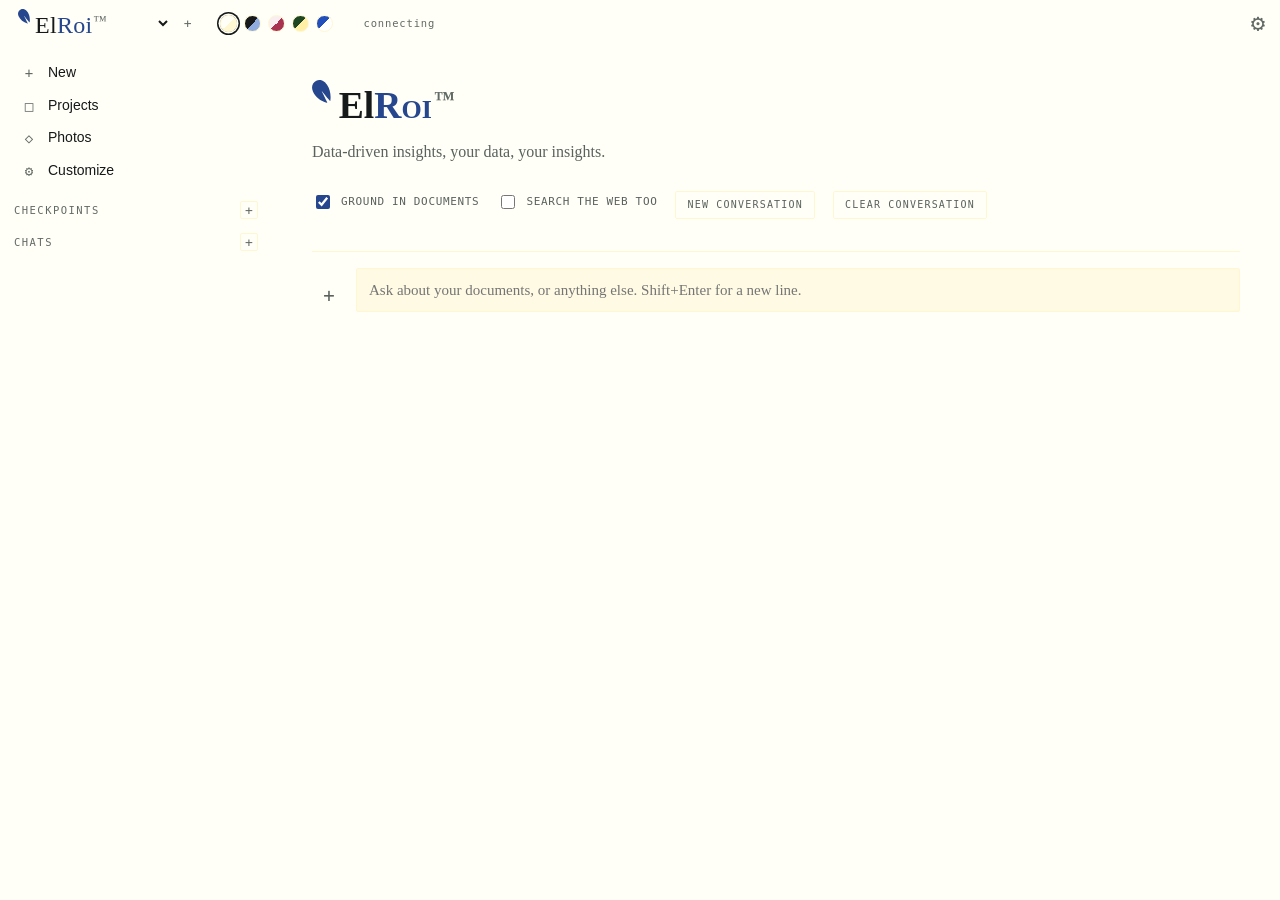
==== commit 0fd9eaf6: "Show and save work checkpoints in the web UI - app.py: GET/POST /api/checkpoints, backed by rag.rece" ====
--- a/templates/index.html
+++ b/templates/index.html
@@ -524,6 +524,10 @@
 .youtube-block{
   border:1px solid var(--rule);background:var(--paper-2);
   border-radius:2px;margin:1em 0;overflow:hidden;white-space:normal;
+  max-width:760px;
+}
+.youtube-block.wide{
+  max-width:min(1120px, calc(100vw - 4rem));
 }
 .youtube-frame{
   position:relative;width:100%;aspect-ratio:16 / 9;background:#000;
@@ -536,6 +540,24 @@
   padding:8px 10px;border-top:1px solid var(--rule-soft);
   font-family:var(--mono);font-size:10px;letter-spacing:.1em;text-transform:uppercase;
   color:var(--ink-faint);
+}
+.youtube-caption span:first-child{
+  min-width:0;overflow:hidden;text-overflow:ellipsis;white-space:nowrap;
+}
+.youtube-tools{display:flex;align-items:center;gap:8px;flex:0 0 auto}
+.youtube-tool{
+  border:1px solid var(--rule);background:transparent;color:var(--ink-muted);
+  border-radius:3px;padding:3px 7px;font:inherit;letter-spacing:.08em;
+  text-transform:uppercase;cursor:pointer;
+}
+.youtube-tool:hover,.youtube-tool:focus-visible{
+  border-color:var(--ink-soft);color:var(--ink);outline:0;
+}
+.lesson-source-chip{
+  display:inline-flex;align-items:center;max-width:100%;padding:1px 6px;
+  border:1px solid var(--rule);border-radius:3px;color:var(--ink-muted);
+  background:var(--paper-2);font-family:var(--mono);font-size:.72em;
+  vertical-align:baseline;
 }
 .lesson-actions{
   display:flex;flex-wrap:wrap;gap:8px;margin:18px 0 4px;white-space:normal;
@@ -1018,6 +1040,33 @@
   border:1px solid var(--rule);border-radius:2px;padding:1px 5px;flex:0 0 auto;
 }
 .sidebar-empty{font-size:12px;color:var(--ink-faint);padding:4px}
+/* --- checkpoints ---------------------------------------------------------
+   "Where I left off", shared with Claude Desktop, ElRoi, Claude Code and the
+   terminal through memory-db. The resume card shows itself only on an empty
+   home view; opened from the sidebar it is .pinned and shows over a chat. */
+.checkpoint-form{display:grid;gap:6px;margin:0 2px 10px}
+.checkpoint-form[hidden],.resume-card[hidden]{display:none}
+.checkpoint-form input[type=text],.checkpoint-form textarea{
+  font-size:13px;padding:7px 9px;font-family:var(--sans)}
+.checkpoint-form textarea{min-height:54px}
+.checkpoint-form .row{gap:6px}
+.resume-card{
+  border:1px solid var(--rule);border-left:3px solid var(--blue);background:var(--paper-2);
+  border-radius:2px;padding:14px 16px;margin:0 0 22px;font-size:14px;line-height:1.45;
+}
+body:not(.ask-empty) .resume-card:not(.pinned){display:none}
+.resume-card .resume-head{
+  display:flex;justify-content:space-between;align-items:baseline;gap:10px;
+  font-family:var(--mono);font-size:10.5px;letter-spacing:.12em;text-transform:uppercase;
+  color:var(--ink-faint);margin-bottom:6px}
+.resume-card .resume-task{font-weight:600;font-size:15px;margin-bottom:4px}
+.resume-card .resume-meta{font-size:12px;color:var(--ink-faint);margin-bottom:8px}
+.resume-card .resume-label{
+  font-family:var(--mono);font-size:10px;letter-spacing:.12em;text-transform:uppercase;
+  color:var(--ink-faint);margin-top:8px}
+.resume-card .resume-text{white-space:pre-wrap;color:var(--ink-soft)}
+.resume-card ul{margin:2px 0 0 18px;padding:0;color:var(--ink-soft);font-size:13px}
+.resume-card .row{margin-top:12px;gap:8px}
 </style>
 <!-- KaTeX, vendored under static/vendor/katex rather than pulled from a CDN.
      Everything else in this app runs without the network and the math should
@@ -1100,6 +1149,21 @@
     </div>
     <div class="sidebar-section">
       <div class="sidebar-head">
+        <span>Checkpoints</span>
+        <button class="sidebar-add" id="btnSaveCheckpoint" title="Save where you are">+</button>
+      </div>
+      <form class="checkpoint-form" id="checkpointForm" hidden>
+        <input type="text" id="checkpointTask" placeholder="What you're working on" required>
+        <textarea id="checkpointNext" placeholder="Next steps when you come back"></textarea>
+        <div class="row">
+          <button class="btn small" type="submit">Save</button>
+          <button class="btn ghost small" type="button" id="btnCancelCheckpoint">Cancel</button>
+        </div>
+      </form>
+      <div id="sidebarCheckpoints"></div>
+    </div>
+    <div class="sidebar-section">
+      <div class="sidebar-head">
         <span>Chats</span>
         <button class="sidebar-add" id="btnNewChatSidebar" title="New conversation">+</button>
       </div>
@@ -1111,6 +1175,7 @@
     <span class="word"><svg class="spark" viewBox="0 0 457 562" aria-hidden="true" focusable="false"><path fill="currentColor" d="M361.00 557.91 C212.51 518.64 77.16 407.49 23.20 280.50 C7.86 244.41 1.06 215.37 1.02 185.80 C0.92 113.11 39.36 51.52 105.84 17.88 C137.89 1.66 174.63 -3.52 212.00 2.92 C245.53 8.70 278.96 24.36 308.53 48.15 C329.83 65.29 356.13 95.72 376.41 126.70 C440.35 224.38 467.83 352.98 452.97 485.03 C449.99 511.58 448.96 516.43 446.25 516.82 C444.65 517.05 442.90 515.91 440.13 512.82 C434.69 506.75 314.30 361.94 293.54 336.50 C284.12 324.95 271.71 309.20 265.97 301.50 C254.86 286.60 242.65 273.03 241.45 274.23 C239.73 275.93 248.46 295.27 260.56 316.62 C270.72 334.54 278.93 351.24 363.68 526.32 C372.01 543.53 377.99 557.07 377.81 558.32 C377.36 561.49 374.24 561.41 361.00 557.91 Z"/></svg><span id="askWelcome">El<span class="accent">Roi</span><span class="tm" aria-hidden="true">™</span></span></span>
   </h1>
   <p class="lede" id="askLede">Data-driven insights, your data, your insights.</p>
+  <div class="resume-card" id="resumeCard" hidden></div>
 
   <div class="askbar">
     <label class="toggle" data-hint="Use passages from the current project's indexed documents. Turn this off for a plain conversation.">
@@ -1851,6 +1916,7 @@
 function mdToHtml(md, opts = {}){
   const showCitations = opts.showCitations !== false;
   if (!showCitations) md = stripHiddenCitations(md);
+  md = normalizeDisplayMathText(md);
   const lines = md.split("\n"); let out = [], list = null, code = null;
   let scripture = null, math = null;
   const inline = t => esc(t)
@@ -1861,7 +1927,7 @@
     // turns never collide once merged into one evidence map; document markers
     // stay bare ("C3"). Both shapes match here.
     .replace(/\[([\w-]*C\d+)\]/g, (m, c) => showCitations ? citeHtml(c) : "")
-    .replace(/\bhttps?:\/\/[^\s<]+/g, url => linkUrlHtml(url));
+    .replace(/\bhttps?:\/\/[^\s<]+/g, url => linkUrlHtml(url, opts));
   const close = () => { if (list){ out.push(`</${list}>`); list = null; } };
   for (const raw of lines){
     if (math){
@@ -1937,6 +2003,14 @@
       close();
       out.push(lessonActionsHtml(m[1]));
     }
+    else if ((m = l.match(/^\[LESSON_SUBJECT\s+(.+?)\]$/i))) {
+      close();
+      out.push(lessonSubjectHtml(m[1]));
+    }
+    else if ((m = l.match(/^\[LESSON_MAJOR\s+(.+?)\]$/i))) {
+      close();
+      out.push(lessonMajorHtml(m[1]));
+    }
     else if (lessonActionWordsFromText(l).length) {
       close();
       out.push(lessonActionsHtml(lessonActionWordsFromText(l).join(" ")));
@@ -1971,6 +2045,14 @@
   close(); return out.join("");
 }
 
+function normalizeDisplayMathText(text){
+  return String(text || "")
+    .replace(/(?<!\\)\$(\d+(?:\.\d+)?)\\%\$(?!\$)/g, "$1%")
+    .replace(/(?<!\\)\$(\d+(?:\.\d+)?)\$(\s+(?:million|billion|trillion)\b)/gi, "$$$1$2")
+    .replace(/(?<!\\)\$(\d+(?:\.\d+)?)\$(?=\s*(?:\.|,|;|:|\)|$))/g, "$$$1")
+    .replace(/(?<!\\)\$([A-Za-z](?:_[A-Za-z0-9]+)?)\$(?!\$)/g, "\\($1\\)");
+}
+
 /* Attributes on a [SCRIPTURE ...] tag, order-independent -- the model is
    told a specific attribute order in the system prompt, but this doesn't
    depend on it holding exactly, the same defensiveness as everywhere else
@@ -2161,22 +2243,38 @@
 function youtubeBlockHtml(id){
   const videoId = String(id || "").trim();
   if (!/^[A-Za-z0-9_-]{11}$/.test(videoId)) return "";
-  return `<div class="youtube-block">` +
+  const origin = encodeURIComponent(location.origin);
+  return `<div class="youtube-block" data-video-id="${escAttr(videoId)}">` +
     `<div class="youtube-frame">` +
-    `<iframe src="https://www.youtube-nocookie.com/embed/${escAttr(videoId)}" ` +
+    `<iframe src="https://www.youtube-nocookie.com/embed/${escAttr(videoId)}?enablejsapi=1&origin=${origin}&rel=0" ` +
     `title="MIT lecture video" loading="lazy" ` +
     `allow="accelerometer; autoplay; clipboard-write; encrypted-media; gyroscope; picture-in-picture; web-share" ` +
-    `allowfullscreen></iframe>` +
+    `referrerpolicy="strict-origin-when-cross-origin" ` +
+    `sandbox="allow-scripts allow-same-origin allow-presentation" allowfullscreen></iframe>` +
     `</div>` +
-    `<div class="youtube-caption"><span>MIT lecture video</span><span>${esc(videoId)}</span></div>` +
+    `<div class="youtube-caption"><span data-youtube-status>MIT lecture video</span>` +
+    `<span class="youtube-tools"><button type="button" class="youtube-tool" data-youtube-wide>Wider</button>` +
+    `<span>${esc(videoId)}</span></span></div>` +
     `</div>`;
 }
 
-function linkUrlHtml(raw){
+function linkUrlHtml(raw, opts = {}){
   const match = String(raw || "").match(/^(.*?)([).,;:!?]*)$/);
   const url = match ? match[1] : String(raw || "");
   const tail = match ? match[2] : "";
+  if (opts.lockExternalLinks) return lessonSourceChipHtml(url) + esc(tail);
   return `<a href="${escAttr(url)}" target="_blank" rel="noopener">${url}</a>${tail}`;
+}
+
+function lessonSourceChipHtml(url){
+  let label = "source";
+  try {
+    const u = new URL(url);
+    if (/youtube\.com|youtu\.be/.test(u.hostname)) label = "video source";
+    else if (/ocw\.mit\.edu/.test(u.hostname)) label = "MIT OCW source";
+    else label = u.hostname.replace(/^www\./, "");
+  } catch(e) {}
+  return `<span class="lesson-source-chip" title="${escAttr(url)}">${esc(label)}</span>`;
 }
 
 const LESSON_ACTION_LABELS = {
@@ -2203,6 +2301,22 @@
   ).join("") + `</div>`;
 }
 
+function lessonSubjectHtml(raw){
+  const subject = String(raw || "").trim();
+  if (!subject) return "";
+  return `<div class="lesson-actions">` +
+    `<button type="button" class="lesson-action" data-lesson-subject="${escAttr(subject)}">` +
+    `Start ${esc(subject)}</button></div>`;
+}
+
+function lessonMajorHtml(raw){
+  const subject = String(raw || "").trim();
+  if (!subject) return "";
+  return `<div class="lesson-actions">` +
+    `<button type="button" class="lesson-action" data-lesson-major="${escAttr(subject)}">` +
+    `Start full ${esc(subject)} path</button></div>`;
+}
+
 function lessonActionWordsFromText(text){
   const parts = String(text || "").split(/\s*·\s*/);
   if (parts.length < 2) return [];
@@ -2221,6 +2335,100 @@
   input.value = command;
   autoResize(input);
   sendAsk();
+}
+
+function sendLessonSubject(subject){
+  subject = String(subject || "").trim();
+  if (!subject || STATE.chat.busy) return;
+  const input = $("#askInput");
+  input.value = `/lesson ${subject}`;
+  autoResize(input);
+  sendAsk();
+}
+
+function isLessonText(text){
+  text = String(text || "");
+  return /\[LESSON_(?:ACTIONS|SUBJECT)\b|^youtube:/m.test(text)
+    || /^#\s+.+/m.test(text) && /Where this is taught|Sources for:|Where to go from|recorded lecture|inside ElRoi/.test(text);
+}
+
+let youtubeApiPromise = null;
+function ensureYouTubeApi(){
+  if (window.YT && window.YT.Player) return Promise.resolve(window.YT);
+  if (youtubeApiPromise) return youtubeApiPromise;
+  youtubeApiPromise = new Promise(resolve => {
+    const previous = window.onYouTubeIframeAPIReady;
+    window.onYouTubeIframeAPIReady = () => {
+      if (typeof previous === "function") previous();
+      resolve(window.YT);
+    };
+    const script = document.createElement("script");
+    script.src = "https://www.youtube.com/iframe_api";
+    script.async = true;
+    document.head.appendChild(script);
+  });
+  return youtubeApiPromise;
+}
+
+function wireLessonPlayers(root){
+  if (!root) return;
+  root.querySelectorAll(".youtube-block[data-video-id]").forEach(block => {
+    if (block.dataset.bound) return;
+    block.dataset.bound = "1";
+    const iframe = block.querySelector("iframe");
+    if (!iframe) return;
+    iframe.id = iframe.id || `yt-${block.dataset.videoId}-${Math.random().toString(36).slice(2)}`;
+    ensureYouTubeApi().then(YT => {
+      if (!YT || !YT.Player) return;
+      let timer = null;
+      const player = new YT.Player(iframe, {
+        events: {
+          onReady: () => reportLessonWatch(block, player, false),
+          onStateChange: event => {
+            if (event.data === YT.PlayerState.PLAYING) {
+              if (timer) clearInterval(timer);
+              timer = setInterval(() => reportLessonWatch(block, player, false), 5000);
+            } else {
+              if (timer) clearInterval(timer);
+              timer = null;
+              reportLessonWatch(block, player, event.data === YT.PlayerState.ENDED);
+            }
+          },
+        },
+      });
+    }).catch(() => {});
+  });
+}
+
+function reportLessonWatch(block, player, complete){
+  let seconds = 0, duration = 0;
+  try {
+    seconds = Math.floor(player.getCurrentTime() || 0);
+    duration = Math.floor(player.getDuration() || 0);
+  } catch(e) {
+    return;
+  }
+  const now = Date.now();
+  const last = Number(block.dataset.lastProgressSent || 0);
+  const nearEnd = duration && seconds >= Math.max(30, Math.floor(duration * 0.9));
+  complete = Boolean(complete || nearEnd);
+  if (!complete && now - last < 14000) return;
+  block.dataset.lastProgressSent = String(now);
+  const status = block.querySelector("[data-youtube-status]");
+  if (status && duration) {
+    const pct = Math.min(100, Math.floor(seconds * 100 / Math.max(1, duration)));
+    status.textContent = complete ? "MIT lecture video · credited" : `MIT lecture video · ${pct}% watched`;
+  }
+  fetch("/api/lesson/watch", {
+    method: "POST",
+    headers: {"Content-Type": "application/json"},
+    body: JSON.stringify(withProject({
+      video_id: block.dataset.videoId,
+      seconds,
+      duration,
+      complete,
+    })),
+  }).catch(() => {});
 }
 
 function highlightCode(code, lang){
@@ -2793,6 +3001,175 @@
     wrap.appendChild(row);
   });
 }
+
+/* --- checkpoints ---------------------------------------------------------
+   Read and written through /api/checkpoints (rag.recent_checkpoints /
+   rag.save_checkpoint), the same store mcp_server.py's resume_work and
+   save_progress use, so a checkpoint saved in Claude Desktop shows up here
+   and one saved here is what Claude resumes from. */
+STATE.checkpoints = [];
+STATE.resumeDismissed = null;
+
+function checkpointWhen(cp){
+  const d = new Date((cp.created_at || "").replace(" ", "T") + "Z");
+  return isNaN(d) ? (cp.created_at || "") : d.toLocaleString();
+}
+
+function checkpointSource(cp){
+  if (cp.automatic) return "auto-saved when a session closed";
+  const c = cp.client || "";
+  if (c === "web") return "saved here";
+  if (c === "terminal") return "saved in the terminal";
+  if (c.startsWith("mcp:")) return `saved in ${c.slice(4)}`;
+  return c ? `saved in ${c}` : "saved";
+}
+
+async function loadCheckpoints(){
+  const wrap = $("#sidebarCheckpoints"); if (!wrap) return;
+  try {
+    const j = await (await fetch("/api/checkpoints?limit=8")).json();
+    STATE.checkpoints = j.checkpoints || [];
+  } catch(e){
+    STATE.checkpoints = [];
+  }
+  renderSidebarCheckpoints();
+  const latest = STATE.checkpoints[0];
+  const card = $("#resumeCard");
+  if (latest && STATE.resumeDismissed !== latest.id && !(card && card.classList.contains("pinned")))
+    renderResumeCard(latest, false);
+}
+
+function renderSidebarCheckpoints(){
+  const wrap = $("#sidebarCheckpoints"); if (!wrap) return;
+  wrap.innerHTML = "";
+  if (!STATE.checkpoints.length){
+    wrap.appendChild(el("div", "sidebar-empty", "No checkpoints yet."));
+    return;
+  }
+  STATE.checkpoints.forEach(cp => {
+    const row = el("div", "sidebar-item sidebar-chat");
+    row.appendChild(el("span", "sidebar-icon", cp.automatic ? "◇" : "◆"));
+    row.appendChild(el("span", "sidebar-chat-title", cp.task));
+    if (cp.project) row.appendChild(el("span", "chat-tag", cp.project.split("/")[0]));
+    row.title = `${checkpointWhen(cp)} · ${checkpointSource(cp)}` +
+      (cp.next_steps ? `\nNext: ${cp.next_steps}` : "");
+    row.onclick = () => renderResumeCard(cp, true);
+    wrap.appendChild(row);
+  });
+}
+
+function renderResumeCard(cp, pinned){
+  const card = $("#resumeCard"); if (!card) return;
+  card.innerHTML = "";
+  card.classList.toggle("pinned", !!pinned);
+  const head = el("div", "resume-head");
+  head.appendChild(el("span", "", pinned ? "Checkpoint" : "Pick up where you left off"));
+  head.appendChild(el("span", "", checkpointWhen(cp)));
+  card.appendChild(head);
+  card.appendChild(el("div", "resume-task", cp.task));
+  card.appendChild(el("div", "resume-meta",
+    [cp.project, checkpointSource(cp)].filter(Boolean).join(" · ")));
+  const section = (label, text) => {
+    if (!text) return;
+    card.appendChild(el("div", "resume-label", label));
+    card.appendChild(el("div", "resume-text", text));
+  };
+  section("Status", cp.status);
+  section("Next steps", cp.next_steps);
+  if ((cp.files || []).length){
+    card.appendChild(el("div", "resume-label", "Files"));
+    const ul = el("ul");
+    cp.files.forEach(f => ul.appendChild(el("li", "", f)));
+    card.appendChild(ul);
+  }
+  const row = el("div", "row");
+  const go = el("button", "btn small", "Continue");
+  go.type = "button";
+  go.onclick = () => continueFromCheckpoint(cp);
+  const dismiss = el("button", "btn ghost small", "Dismiss");
+  dismiss.type = "button";
+  dismiss.onclick = () => {
+    STATE.resumeDismissed = cp.id;
+    card.hidden = true; card.classList.remove("pinned");
+  };
+  row.appendChild(go); row.appendChild(dismiss);
+  card.appendChild(row);
+  card.hidden = false;
+}
+
+async function continueFromCheckpoint(cp){
+  const root = (cp.project || "").split("/")[0];
+  if (root && root !== STATE.project &&
+      (STATE.projects || []).some(p => p.name === root)){
+    $("#projSel").value = root;
+    await switchProject(root);
+  }
+  const lines = [`Let's continue: ${cp.task}`];
+  if (cp.project && cp.project !== root) lines.push(`Folder: ${cp.project}`);
+  if (cp.status) lines.push(`Where it stands: ${cp.status}`);
+  if (cp.next_steps) lines.push(`Next steps: ${cp.next_steps}`);
+  const input = $("#askInput");
+  input.value = lines.join("\n");
+  autoResize(input);
+  STATE.resumeDismissed = cp.id;
+  const card = $("#resumeCard");
+  card.hidden = true; card.classList.remove("pinned");
+  input.focus();
+}
+
+function openCheckpointForm(){
+  const form = $("#checkpointForm");
+  const firstQuestion = (STATE.chat.messages || []).find(m => m.role === "user");
+  if (!$("#checkpointTask").value && firstQuestion)
+    $("#checkpointTask").value = firstQuestion.content.split("\n")[0].slice(0, 120);
+  form.hidden = false;
+  $("#checkpointTask").focus();
+}
+
+async function saveCheckpointFromForm(e){
+  e.preventDefault();
+  const task = $("#checkpointTask").value.trim();
+  if (!task) return;
+  const userTurns = (STATE.chat.messages || []).filter(m => m.role === "user");
+  const files = [...new Set(Object.values(STATE.evidence || {})
+    .map(ev => ev && ev.source).filter(Boolean))];
+  const body = {
+    task,
+    next_steps: $("#checkpointNext").value.trim(),
+    status: userTurns.length
+      ? `From an Ask conversation (${userTurns.length} question${userTurns.length === 1 ? "" : "s"}). ` +
+        `Last question: ${userTurns[userTurns.length - 1].content.slice(0, 300)}`
+      : "",
+    files,
+    project: STATE.project,
+  };
+  try {
+    const r = await fetch("/api/checkpoints", {
+      method: "POST",
+      headers: {"Content-Type": "application/json"},
+      body: JSON.stringify(body)
+    });
+    if (!r.ok) throw new Error((await r.json()).error || r.statusText);
+  } catch(err){
+    alert(`Could not save checkpoint: ${err.message}`);
+    return;
+  }
+  $("#checkpointTask").value = ""; $("#checkpointNext").value = "";
+  $("#checkpointForm").hidden = true;
+  await loadCheckpoints();
+  const card = $("#resumeCard");
+  card.hidden = true; card.classList.remove("pinned");
+  STATE.resumeDismissed = STATE.checkpoints[0] && STATE.checkpoints[0].id;
+}
+
+$("#btnSaveCheckpoint").onclick = openCheckpointForm;
+$("#btnCancelCheckpoint").onclick = () => { $("#checkpointForm").hidden = true; };
+$("#checkpointForm").addEventListener("submit", saveCheckpointFromForm);
+// A checkpoint saved in Claude Desktop or Claude Code while this tab sat in
+// the background should be there when you come back to it.
+document.addEventListener("visibilitychange", () => {
+  if (document.visibilityState === "visible") loadCheckpoints();
+});
 
 async function openChatFromSidebar(id, project){
   if (project && project !== STATE.project){
@@ -3192,7 +3569,8 @@
   // once per render rather than per bubble -- renderMathInElement walks the
   // tree itself and doing it per bubble would walk it n times.
   typesetMath(col);
-  anchorLatestTurn({scroll: true});
+  wireLessonPlayers(col);
+  anchorLatestTurn({scroll: true, pending: STATE.chat.busy});
 }
 
 /* Park the question you just asked at the top of the reading column and let
@@ -3209,6 +3587,9 @@
   const asks = col.querySelectorAll(".chatmsg.user");
   const last = asks[asks.length - 1];
   if (!last) return;
+  const pending = opts && opts.pending
+    ? col.querySelector(".chatmsg.assistant .bubble.pending")
+    : null;
 
   let tail = col.querySelector("#chatTail");
   if (!tail){ tail = document.createElement("div"); tail.id = "chatTail"; }
@@ -3222,7 +3603,12 @@
   tail.style.height = Math.max(0, pane.clientHeight - turnHeight - 28) + "px";
 
   if (!opts || opts.scroll !== false){
-    const target = askTop - paneTop + pane.scrollTop - 12;
+    const focus = pending || last;
+    const focusTop = focus.getBoundingClientRect().top;
+    const offset = pending
+      ? Math.max(16, Math.round(pane.clientHeight * 0.28))
+      : 12;
+    const target = focusTop - paneTop + pane.scrollTop - offset;
     pane.scrollTo({top: Math.max(0, target),
                    behavior: opts && opts.smooth ? "smooth" : "auto"});
   }
@@ -3456,7 +3842,11 @@
   } else if (m.pending && !(m.content || "").trim()) {
     bubble.innerHTML = runningIndicatorHtml(m.stage, m.startedAt);
   } else {
-    bubble.innerHTML = mdToHtml(m.content || "", {showCitations: STATE.showContext});
+    const lockedLesson = isLessonText(m.content || "") || m.route === "lesson_command";
+    bubble.innerHTML = mdToHtml(m.content || "", {
+      showCitations: STATE.showContext,
+      lockExternalLinks: lockedLesson,
+    });
   }
   if (m.role === "assistant" && m.showAttachments && m.attachments && m.attachments.length)
     bubble.appendChild(renderMailAttachments(m.attachments));
@@ -3836,11 +4226,15 @@
   const bubble = last && last.querySelector(".bubble");
   if (!bubble) return renderChat();
   bubble.classList.toggle("bibliography", isAnnotatedBibliography(text));
-  bubble.innerHTML = mdToHtml(text || "", {showCitations: STATE.showContext});
+  bubble.innerHTML = mdToHtml(text || "", {
+    showCitations: STATE.showContext,
+    lockExternalLinks: isLessonText(text || ""),
+  });
   // Deliberately NOT typeset here. This runs on every streamed token, and
   // half-arrived math ("\\(u(x") is not valid LaTeX -- rendering it would
   // flash errors through the whole answer as it lands. The final renderChat()
   // typesets once, when the text is complete.
+  wireLessonPlayers(bubble);
   anchorLatestTurn({scroll: false});
 }
 
@@ -3911,10 +4305,32 @@
 });
 $("#btnAsk").onclick = () => (STATE.chat.busy ? stopAsk() : sendAsk());
 document.addEventListener("click", e => {
+  const wide = e.target.closest("[data-youtube-wide]");
+  if (wide) {
+    e.preventDefault();
+    const block = wide.closest(".youtube-block");
+    if (!block) return;
+    const isWide = block.classList.toggle("wide");
+    wide.textContent = isWide ? "Normal" : "Wider";
+    return;
+  }
   const action = e.target.closest("[data-lesson-command]");
-  if (!action) return;
-  e.preventDefault();
-  sendLessonCommand(action.dataset.lessonCommand || "");
+  if (action) {
+    e.preventDefault();
+    sendLessonCommand(action.dataset.lessonCommand || "");
+    return;
+  }
+  const subject = e.target.closest("[data-lesson-subject]");
+  if (subject) {
+    e.preventDefault();
+    sendLessonSubject(subject.dataset.lessonSubject || "");
+    return;
+  }
+  const major = e.target.closest("[data-lesson-major]");
+  if (major) {
+    e.preventDefault();
+    sendLessonCommand(`full major ${major.dataset.lessonMajor || ""}`);
+  }
 });
 $("#attachmentInput").onchange = uploadAttachments;
 $("#folderInput").onchange = uploadAttachments;
@@ -4916,6 +5332,7 @@
   // list or the saved-conversations dropdown -- nothing is lost, it just
   // isn't dropped back in your lap without being asked for.
   await newAskConversation();
+  loadCheckpoints();
   checkUpdateStatus();
   setInterval(checkUpdateStatus, 15000);
   if (STATE.project){
@@ -4928,6 +5345,7 @@
       renderOutline();
     }
     show("ask");
+    focusAskInputSoon();
   }
 })();
 
